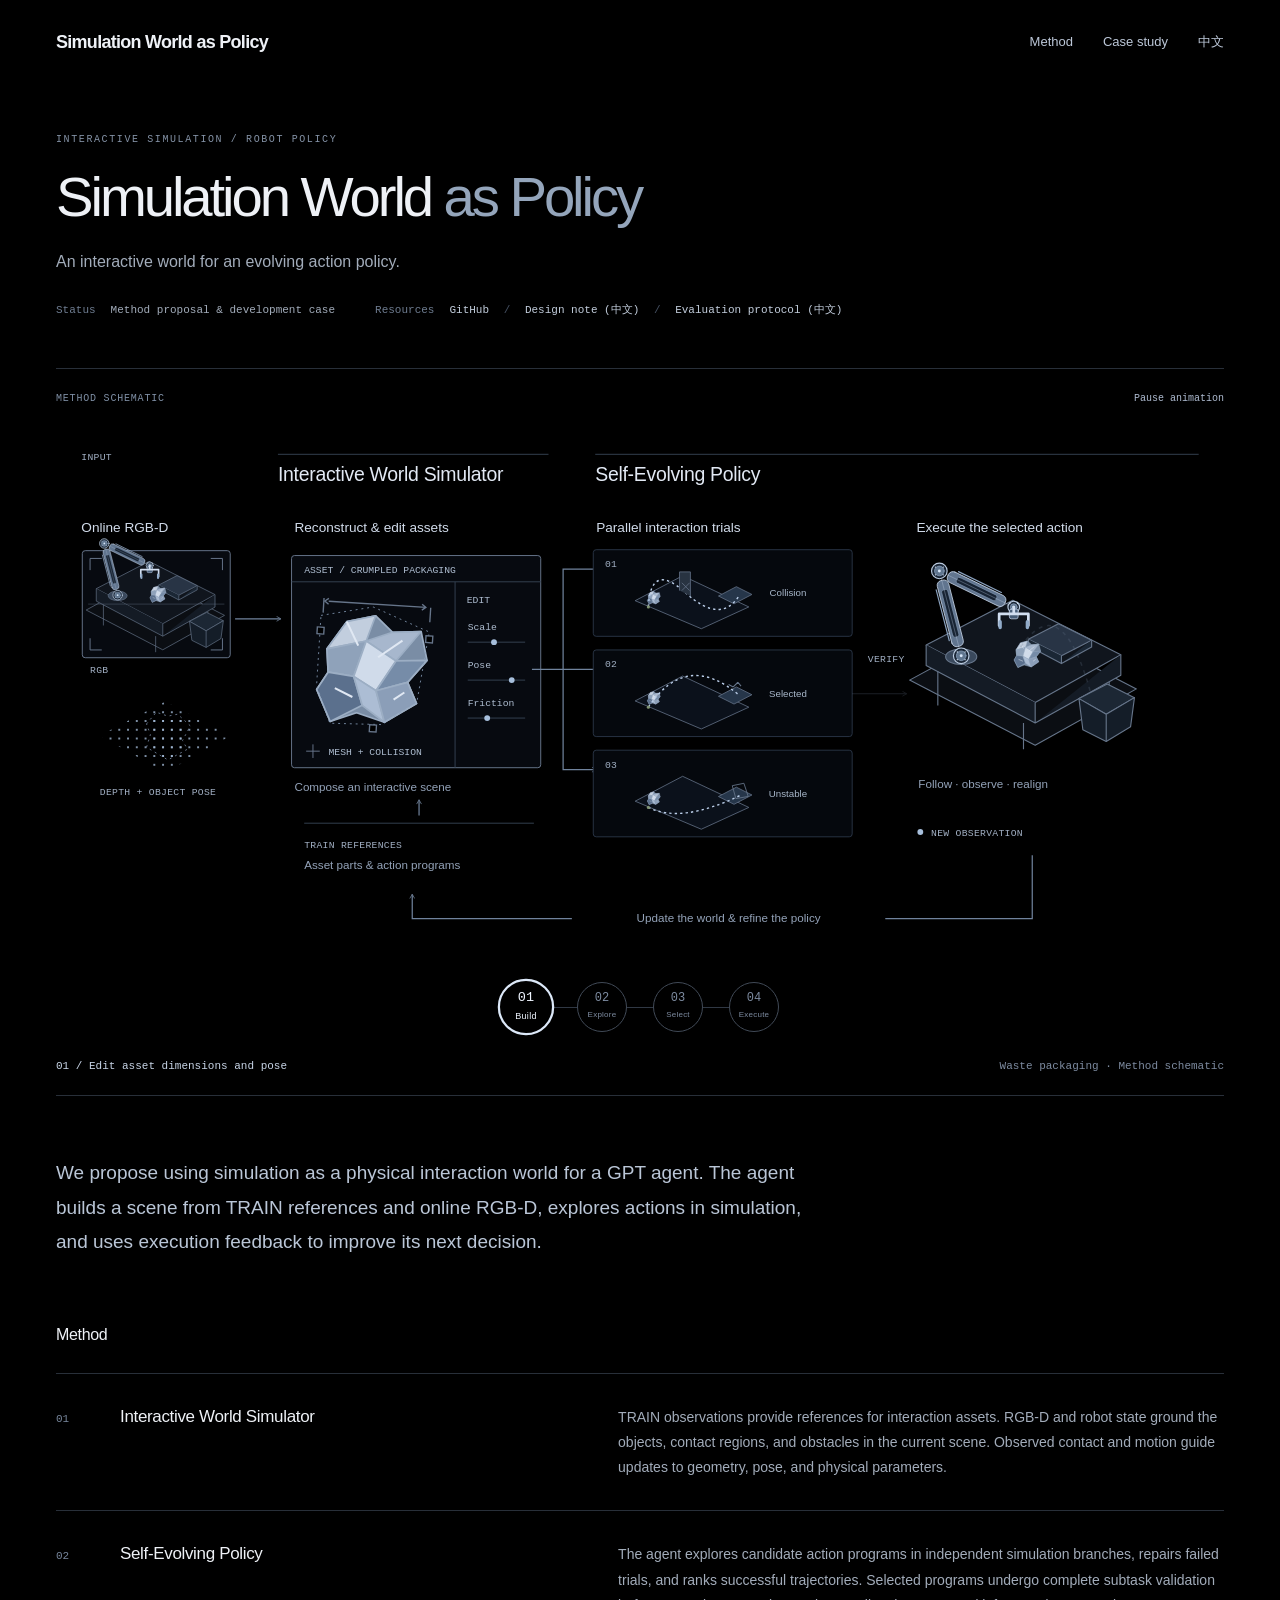
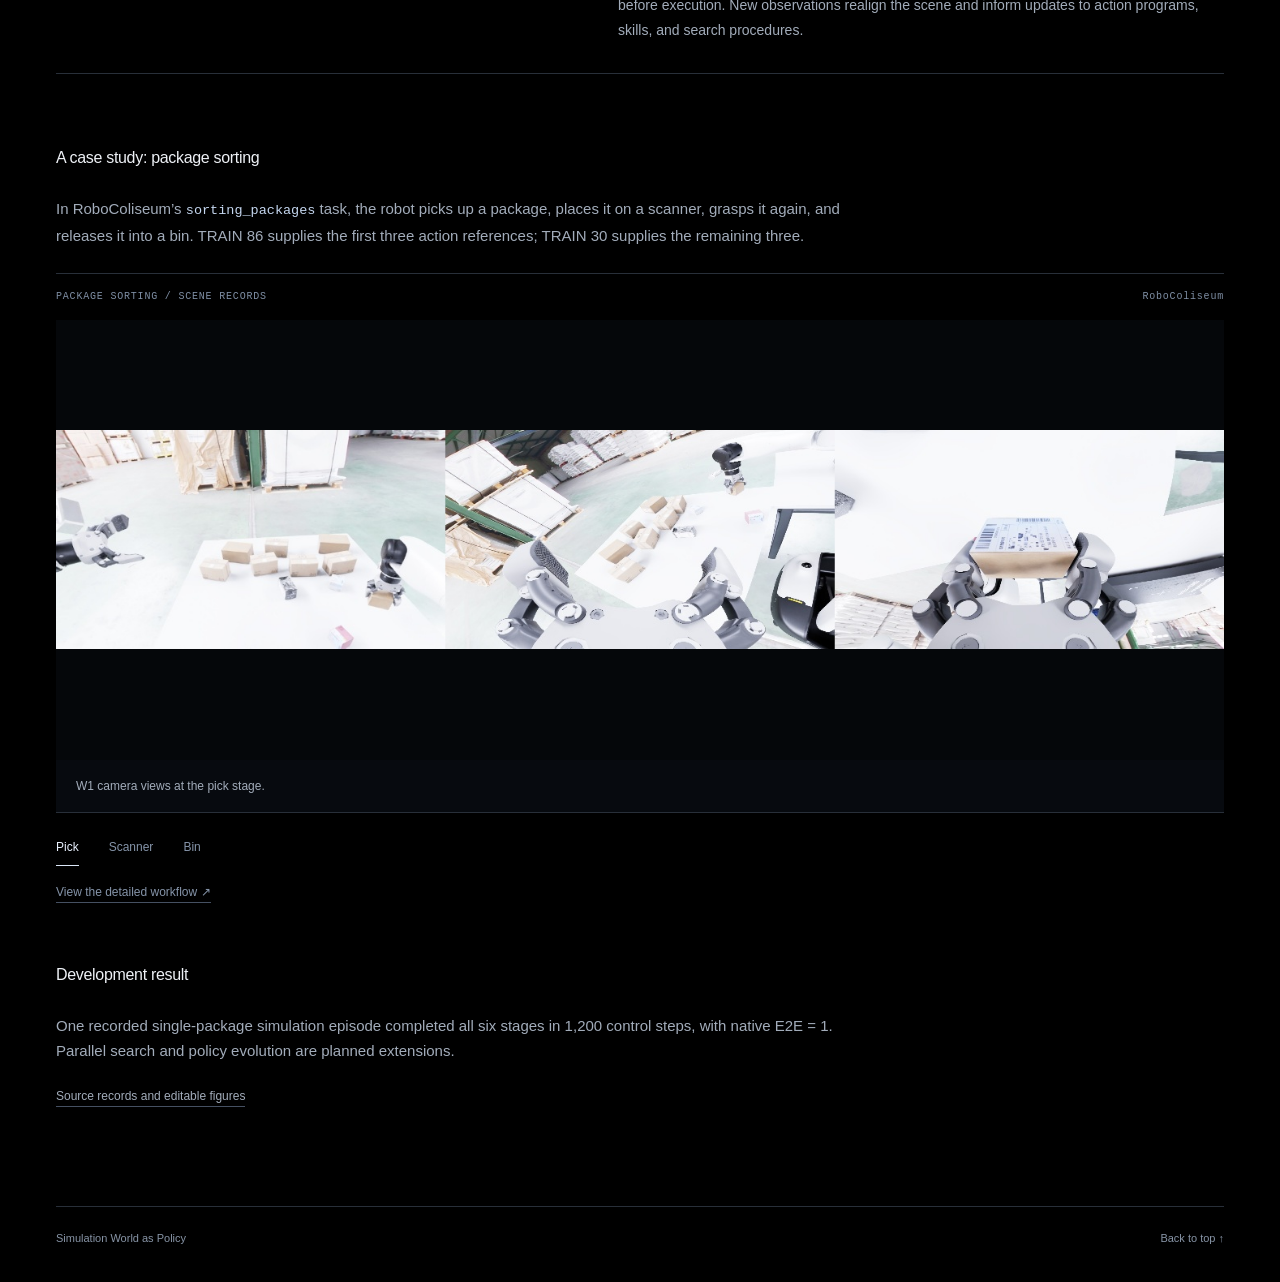
==== web/index.html @ e840b34b "Publish project website and method documentation" ====
<!doctype html>
<html lang="en">
<head>
<meta charset="utf-8"><meta name="viewport" content="width=device-width,initial-scale=1">
<meta name="theme-color" content="#000000">
<meta name="description" content="An interactive world simulator and a self-evolving action policy for closed-loop robot manipulation.">
<title>Simulation World as Policy</title><link rel="stylesheet" href="style.css?v=9">
</head>
<body>
<header class="site-header"><a class="wordmark" href="#top">Simulation World as Policy</a><nav aria-label="Main navigation"><a href="#method">Method</a><a href="#case">Case study</a><a href="zh/index.html" lang="zh-CN">中文</a></nav></header>
<main id="top">
<div class="article-title prose"><p class="eyebrow">INTERACTIVE SIMULATION / ROBOT POLICY</p>
<h1>Simulation World <span>as Policy</span></h1>
<p class="subtitle">An interactive world for an evolving action policy.</p>
<dl class="metadata"><div><dt>Status</dt><dd>Method proposal & development case</dd></div><div><dt>Resources</dt><dd><a href="https://github.com/llesky3741/simulation-world-as-policy-public" target="_blank" rel="noopener">GitHub</a><span> / </span><a href="../docs/architecture.md">Design note (中文)</a><span> / </span><a href="../docs/evaluation.md">Evaluation protocol (中文)</a></dd></div></dl>
</div>
<figure class="wide live-figure" data-loop>
<div class="figure-bar"><span>METHOD SCHEMATIC</span><button type="button" data-play aria-pressed="false">Pause animation</button></div>
<div class="diagram-scroll" tabindex="0" role="region" aria-label="Interactive system diagram, horizontally scrollable"><svg class="system-diagram" viewBox="0 0 1200 560" xmlns="http://www.w3.org/2000/svg" role="img" aria-labelledby="system-title system-desc">
<title id="system-title">Simulation World as Policy — interaction and search</title>
<desc id="system-desc">RGB-D observations reconstruct a package-sorting scene. Three simulation branches test different trajectories. Failed candidates are rejected; the selected trajectory is executed and observations update the world.</desc>
<defs>
<marker id="tip" viewBox="0 0 10 10" refX="8" refY="5" markerWidth="5" markerHeight="5" orient="auto"><path d="m1 1 7 4-7 4" fill="none" stroke="#66758a" stroke-width="1.4"/></marker>
<g id="parcel" stroke="#9caec4" stroke-width=".65" stroke-linejoin="round">
<path d="M2 6 9-5 20-8 27-2 38-3 41 8 34 17 38 25 26 33 15 30 5 34-1 22 3 15Z" fill="#7a8da5"/>
<path d="M2 6 17 2 20-8 9-5Z" fill="#c2cede"/>
<path d="m17 2 10-4 11-1-9 12Z" fill="#a7b7cd"/>
<path d="M2 6 17 2 13 16 3 15Z" fill="#8fa2ba"/>
<path d="m17 2 12 7-7 12-9-5Z" fill="#d0dbea"/>
<path d="m29 9 12-1-7 9-12 4Z" fill="#768ca8"/>
<path d="m3 15 10 1 4 11-12 7-6-12Z" fill="#5b708d"/>
<path d="m13 16 9 5 4 12-9-6Z" fill="#acbdd4"/>
<path d="m22 21 12-4 4 8-12 8Z" fill="#8b9eb8"/>
<path d="M9-5 14 4M31 1l-9 7m-16 13 7 3m16 0 4-3" fill="none" stroke="#e0e8f3" stroke-width=".8"/>
</g>
<g id="workspace" stroke="#66758a" stroke-width="1.15" stroke-linejoin="round">
<path d="m0 100 105-57 128 66-104 58Z" fill="#0b0e13" stroke="#66758a"/>
<path d="m17 64 89-46 111 56-88 49Z" fill="#10151d"/>
<path d="M17 64v21l112 59v-21m88-49v21l-88 49" fill="#141b25"/>
<path d="M29 91v35m88 18v27m88-69v32" fill="none"/>
<path d="m122 58 31-16 34 17-31 16Z" fill="#283445"/><path d="m122 58v7l34 18v-8m31-16v7l-31 17" fill="#1b2735"/>
<path d="m174 119 29-15 28 14-29 17Z" fill="#1c2734"/><path d="m174 119 4 32 24 12 25-15 4-30-29 17Z" fill="#141d28"/><path d="m202 135 0 28" fill="none"/>
<ellipse cx="53" cy="76" rx="16" ry="8" fill="#3a495d"/>
<path d="M53 75 48 41 79 17 107 35" fill="none" stroke="#a9b9cd" stroke-width="9" stroke-linecap="round"/>
<circle cx="48" cy="41" r="6" fill="#10151d"/><circle cx="79" cy="17" r="6" fill="#10151d"/>
<path d="m102 32 10 6-2 11m2-11 9-3 7 7" fill="none" stroke="#c3d1e4" stroke-width="2"/>
</g>
<pattern id="dots" width="9" height="9" patternUnits="userSpaceOnUse"><circle cx="2" cy="2" r="1" fill="#a7bfdc"/></pattern>
</defs>
<g class="diagram-headings">
<text x="26" y="32" class="diagram-kicker">INPUT</text>
<path d="M228 26H506M554 26H1174" class="section-rule"/>
<text x="228" y="53" class="section-title">Interactive World Simulator</text>
<text x="554" y="53" class="section-title">Self-Evolving Policy</text>
</g>
<g class="observation">
<text x="26" y="106" class="small-title">Online RGB-D</text>
<g transform="translate(27 125)">
<rect width="152" height="110" rx="3" fill="#070a10" stroke="#66758a"/>
<g transform="translate(4 0) scale(.61)"><use href="#workspace"/><use href="#parcel" transform="translate(108 65) scale(.65)"/></g>
<path d="M8 8h12M8 8v12m136-12h-12m12 0v12M8 102h12m-12 0V90m136 12h-12m12 0V90" fill="none" stroke="#66758a"/>
<path class="depth-scan" d="M6 55h140" stroke="#66758a" stroke-width="1.3"/>
<text x="8" y="126" class="micro">RGB</text>
</g>
<g transform="translate(45 280)">
<path d="m0 35 67-35 68 35-68 38Z" fill="url(#dots)"/>
<path d="m48 23 10-12 12 4 10-2 13 12-8 15 5 9-20 11-22-13 4-13Z" fill="url(#dots)" stroke="#66758a" stroke-dasharray="2 4"/>
<text x="0" y="96" class="micro">DEPTH + OBJECT POSE</text>
</g>
<path d="M184 195H231" class="connector"/>
</g>
<g class="reconstruction">
<text x="245" y="106" class="small-title">Reconstruct & edit assets</text>
<g class="asset-editor">
<rect x="242" y="130" width="256" height="218" rx="3" fill="#070a10" stroke="#66758a"/>
<path d="M242 157h256M410 157v191" class="section-rule"/>
<text x="255" y="148" class="micro">ASSET / CRUMPLED PACKAGING</text>
<text x="422" y="179" class="micro">EDIT</text>
<g class="mesh-object">
<use href="#parcel" transform="translate(272 213) scale(2.65)"/>
<path d="M269 195 322 183 381 205 373 277 339 303 285 305 269 267Z" fill="none" stroke="#899fbb" stroke-dasharray="2 4" stroke-width=".8"/>
</g>
<g class="edit-handles" fill="#000000" stroke="#66758a" stroke-width="1.4"><rect x="266" y="207" width="7" height="7"/><rect x="378" y="209" width="7" height="7"/><rect x="326" y="304" width="7" height="7"/>
<path d="M271 192v-15m110 18v-15m-105 0h100" fill="none"/><path d="m276 177-4 3 4 3m96-6 4 3-4 3" fill="none"/>
</g>
<g class="asset-controls">
<text x="423" y="207" class="micro">Scale</text><path d="M423 219h59" class="section-rule"/><circle class="scale-knob" cx="450" cy="219" r="3" fill="#a7bfdc"/>
<text x="423" y="246" class="micro">Pose</text><path d="M423 258h59" class="section-rule"/><circle cx="464" cy="258" r="3" fill="#a7bfdc"/>
<text x="423" y="285" class="micro">Friction</text><path d="M423 297h59" class="section-rule"/><circle cx="443" cy="297" r="3" fill="#a7bfdc"/>
</g>
<path d="M257 331h14m-7-7v14" stroke="#66758a"/><text x="280" y="335" class="micro">MESH + COLLISION</text>
</g>
<text x="245" y="372" class="note">Compose an interactive scene</text>
<g transform="translate(255 405)"><path d="M0 0h236" class="section-rule"/><text y="25" class="micro">TRAIN REFERENCES</text><text y="47" class="note">Asset parts & action programs</text><path d="M118-8v-16" class="connector"/></g>
</g>
<path class="mobile-bridge connector" d="M365 478v20H12v164h15"/><g class="search">
<path d="M489 247h32V144h34M521 247h34M521 247v103h34" class="connector fork"/>
<text x="555" y="106" class="small-title">Parallel interaction trials</text>
<g class="branch rejected" data-branch="0"><rect x="552" y="124" width="266" height="89" rx="3" class="branch-bg"/><text x="564" y="142" class="micro">01</text><g transform="translate(591 134) scale(.8)">
<path d="m5 53 61-32 85 40-61 28Z" fill="#0b111b" stroke="#66758a"/>
<path d="m112 47 23-12 20 10-23 12Z" fill="#26364a" stroke="#66758a"/>
<use href="#parcel" transform="translate(21 44) scale(.4)"/>
<path class="trial-path" d="M22 61Q25 2 70 43T139 46" fill="none" stroke-width="1.8" stroke-dasharray="3 4"/>
<circle cx="22" cy="61" r="2" fill="#829574"/>
<path d="M62 40v-24h14v31" fill="#283341" stroke="#66758a"/><path d="m65 30 10 10m0-10-10 10" stroke="#66758a"/></g><text x="752" y="172" class="branch-status" text-anchor="middle">Collision</text><path class="verdict" d="M793 162l10 10m0-10-10 10" fill="none" stroke-width="1.5"/></g><g class="branch selected" data-branch="1"><rect x="552" y="227" width="266" height="89" rx="3" class="branch-bg"/><text x="564" y="245" class="micro">02</text><g transform="translate(591 237) scale(.8)">
<path d="m5 53 61-32 85 40-61 28Z" fill="#0b111b" stroke="#66758a"/>
<path d="m112 47 23-12 20 10-23 12Z" fill="#26364a" stroke="#66758a"/>
<use href="#parcel" transform="translate(21 44) scale(.4)"/>
<path class="trial-path" d="M22 61Q71 -12 139 46" fill="none" stroke-width="1.8" stroke-dasharray="3 4"/>
<circle cx="22" cy="61" r="2" fill="#829574"/>
<path d="m131 35 6-6m-6 6-6-3m12-3 4 5" fill="none" stroke="#66758a" stroke-width="1.4"/></g><text x="752" y="275" class="branch-status" text-anchor="middle">Selected</text><path class="verdict" d="M791 269l5 5 10-12" fill="none" stroke-width="1.5"/></g><g class="branch rejected" data-branch="2"><rect x="552" y="330" width="266" height="89" rx="3" class="branch-bg"/><text x="564" y="348" class="micro">03</text><g transform="translate(591 340) scale(.8)">
<path d="m5 53 61-32 85 40-61 28Z" fill="#0b111b" stroke="#66758a"/>
<path d="m112 47 23-12 20 10-23 12Z" fill="#26364a" stroke="#66758a"/>
<use href="#parcel" transform="translate(21 44) scale(.4)"/>
<path class="trial-path" d="M22 61Q64 82 139 46" fill="none" stroke-width="1.8" stroke-dasharray="3 4"/>
<circle cx="22" cy="61" r="2" fill="#829574"/>
<path d="m128 37 13-8 11 14-14 8Z" fill="none" stroke="#66758a" transform="rotate(20 140 40)"/></g><text x="752" y="378" class="branch-status" text-anchor="middle">Unstable</text><path class="verdict" d="M793 368l10 10m0-10-10 10" fill="none" stroke-width="1.5"/></g><path d="M818 272h56" class="connector chosen-link"/>
<text x="853" y="239" class="micro" text-anchor="middle">VERIFY</text>
</g>
<g class="execution">
<text x="884" y="106" class="small-title">Execute the selected action</text>
<g transform="translate(877 158)"><use href="#workspace"/><use class="moving-parcel" href="#parcel" transform="translate(108 65) scale(.65)"/><path d="M114 66Q156 5 186 113" fill="none" stroke="#66758a" stroke-width="1.6" stroke-dasharray="4 5" class="execution-path"/></g>
<text x="886" y="369" class="note">Follow · observe · realign</text>
<circle cx="888" cy="414" r="3" fill="#a7bfdc"/><text x="899" y="418" class="micro">NEW OBSERVATION</text>
</g>
<path d="M1003 438v65H366v-25" class="connector feedback-path"/>
<rect x="530" y="489" width="322" height="27" fill="#000000"/>
<text x="691" y="507" text-anchor="middle" class="note">Update the world & refine the policy</text>
</svg></div>
<nav class="phase-navigation" aria-label="Animation stages"><button type="button" data-phase-select="0" aria-label="01 Build"><strong>01</strong><span>Build</span></button><button type="button" data-phase-select="1" aria-label="02 Explore"><strong>02</strong><span>Explore</span></button><button type="button" data-phase-select="2" aria-label="03 Select"><strong>03</strong><span>Select</span></button><button type="button" data-phase-select="3" aria-label="04 Execute"><strong>04</strong><span>Execute</span></button></nav><div class="diagram-footer"><span class="diagram-phase" aria-live="off"></span><span>Waste packaging · Method schematic</span></div>
<figcaption>Build from observations. Explore actions in simulation. Learn from execution.</figcaption></figure>
<div class="prose introduction"><p>We propose using simulation as a physical interaction world for a GPT agent. The agent builds a scene from TRAIN references and online RGB-D, explores actions in simulation, and uses execution feedback to improve its next decision.</p></div>

<section class="prose" id="method"><h2>Method</h2>
<div class="method-row"><span class="row-index">01</span><h3>Interactive World Simulator</h3><p>TRAIN observations provide references for interaction assets. RGB-D and robot state ground the objects, contact regions, and obstacles in the current scene. Observed contact and motion guide updates to geometry, pose, and physical parameters.</p></div>
<div class="method-row"><span class="row-index">02</span><h3>Self-Evolving Policy</h3><p>The agent explores candidate action programs in independent simulation branches, repairs failed trials, and ranks successful trajectories. Selected programs undergo complete subtask validation before execution. New observations realign the scene and inform updates to action programs, skills, and search procedures.</p></div></section>
<section class="prose" id="case"><h2>A case study: package sorting</h2><p>In RoboColiseum’s <code>sorting_packages</code> task, the robot picks up a package, places it on a scanner, grasps it again, and releases it into a bin. TRAIN 86 supplies the first three action references; TRAIN 30 supplies the remaining three.</p></section>
<figure class="wide case-viewer"><div class="figure-bar"><span>PACKAGE SORTING / SCENE RECORDS</span><span>RoboColiseum</span></div><div class="scene-panel" id="scene-0" role="tabpanel" aria-labelledby="scene-tab-0"><img src="media/pick.jpg" alt="W1 camera views at the pick stage."><p>W1 camera views at the pick stage.</p></div><div class="scene-panel" id="scene-1" role="tabpanel" aria-labelledby="scene-tab-1" hidden><img src="media/scanner.jpg" alt="Scanner stage: W1 observations and W2 reconstruction."><p>Scanner stage: W1 observations and W2 reconstruction.</p></div><div class="scene-panel" id="scene-2" role="tabpanel" aria-labelledby="scene-tab-2" hidden><img src="media/bin.jpg" alt="W1 head-camera view at the end of the single-package episode."><p>W1 head-camera view at the end of the single-package episode.</p></div><div class="scene-tabs" role="tablist" aria-label="Scene records"><button type="button" id="scene-tab-0" role="tab" aria-controls="scene-0" aria-selected="true" tabindex="0" data-scene="0">Pick</button><button type="button" id="scene-tab-1" role="tab" aria-controls="scene-1" aria-selected="false" tabindex="-1" data-scene="1">Scanner</button><button type="button" id="scene-tab-2" role="tab" aria-controls="scene-2" aria-selected="false" tabindex="-1" data-scene="2">Bin</button></div><figcaption><a href="../assets/figures-v2/detail.svg">View the detailed workflow ↗</a></figcaption></figure>
<section class="prose" id="evaluation"><h2>Development result</h2><p>One recorded single-package simulation episode completed all six stages in 1,200 control steps, with native E2E = 1. Parallel search and policy evolution are planned extensions.</p><p class="source-note"><a href="../assets/figures-v2/README.md">Source records and editable figures</a></p></section>
<footer class="prose"><span>Simulation World as Policy</span><a href="#top">Back to top ↑</a></footer>
</main><script src="app.js?v=9" defer></script></body></html>
---- web/style.css ----
:root {
  color-scheme: dark;
  --paper: #000;
  --ink: #eef1f6;
  --muted: #9aa6b7;
  --rule: #282f39;
  --accent: #d0e2ff;
  --font: -apple-system, BlinkMacSystemFont, "Segoe UI", Arial, "PingFang SC", sans-serif;
}
* { box-sizing: border-box; }
html { scroll-behavior: smooth; scroll-padding-top: 30px; }
body { margin: 0; background: var(--paper); color: var(--ink); font: 15px/1.7 var(--font); -webkit-font-smoothing: antialiased; }
a { color: inherit; text-decoration: none; }
a:hover { color: #fff; }
a:focus-visible, button:focus-visible, [tabindex]:focus-visible { outline: 1px solid #c7dbff; outline-offset: 5px; }
button { font: inherit; color: inherit; cursor: pointer; }
::selection { background: #d6e4fa; color: #000; }
.site-header, .prose, .wide { width: min(1440px, calc(100% - 112px)); margin-inline: auto; }
.site-header { height: 84px; display: flex; align-items: center; justify-content: space-between; gap: 28px; }
.wordmark { font-size: 18px; font-weight: 650; letter-spacing: -.04em; }
.site-header nav { display: flex; align-items: center; gap: 30px; font-size: 13px; color: #bcc7d8; }
.article-title { padding-top: 48px; padding-bottom: 32px; }
.eyebrow { font: 10px/1.5 ui-monospace, monospace; letter-spacing: .16em; color: #8492a6; margin: 0 0 20px; }
h1 { font-size: clamp(36px, 4.4vw, 66px); line-height: 1.08; letter-spacing: -.055em; font-weight: 500; margin: 0 0 20px; }
h1 span { color: #94a5bb; }
.subtitle { margin: 0; color: #a2acba; font-size: 16px; }
.metadata { display: flex; flex-wrap: wrap; column-gap: 40px; row-gap: 8px; margin: 26px 0 0; font: 11px/1.7 ui-monospace, monospace; color: #a2acba; }
.metadata div { display: flex; gap: 15px; }
.metadata dt { color: #6e7c90; }
.metadata dd { margin: 0; }
.metadata dd span { padding: 0 8px; color: #455062; }
.metadata a { color: #c2cddc; }
.wide { margin-top: 16px; margin-bottom: 60px; }
.live-figure { padding: 0; }
.figure-bar { display: flex; justify-content: space-between; align-items: center; gap: 20px; padding: 16px 0; border-top: 1px solid var(--rule); color: #7f8fa5; font: 10px/1.4 ui-monospace, monospace; letter-spacing: .08em; }
.figure-bar button { border: 0; background: none; padding: 7px 0 7px 18px; color: #aebbd0; letter-spacing: 0; }
.diagram-scroll { overflow: hidden; }
.system-diagram { display: block; width: 100%; height: auto; }
.system-diagram text { font-family: var(--font); }
.system-diagram .section-title { font-size: 20px; font-weight: 500; fill: #e2e9f4; letter-spacing: -.3px; }
.system-diagram .diagram-kicker, .system-diagram .micro { font: 10px ui-monospace, "PingFang SC", monospace; fill: #a2b0c4; letter-spacing: .3px; }
.system-diagram .small-title { font-size: 14px; fill: #d1dbea; }
.system-diagram .note { font-size: 12px; fill: #93a2b8; }
.section-rule { fill: none; stroke: #344151; stroke-width: 1; }
.connector { fill: none; stroke: #70839d; stroke-width: 1.25; marker-end: url(#tip); }
.branch-bg { fill: #05080d; stroke: #293444; stroke-width: 1; }
.branch-status { font: 10px var(--font); fill: #a8b7ca; }
.trial-path { stroke: #bbcee9; stroke-dashoffset: 0; }
.verdict { stroke: #8a98aa; opacity: 0; }
.selected .verdict { stroke: #e0ecff; }
.pose-frame { opacity: .5; }
.execution-path, .chosen-link { opacity: .24; }
.depth-scan { opacity: .3; }
.asset-editor .micro { font-size: 10px; letter-spacing: 0; fill: #aebdd0; }
.mobile-bridge { display: none; }
.phase-navigation { position: relative; display: flex; justify-content: center; align-items: center; gap: 26px; width: max-content; margin: 8px auto 26px; }
.phase-navigation::before { content: ""; position: absolute; left: 25px; right: 25px; top: 50%; height: 1px; background: #303844; }
.phase-navigation button { z-index: 1; display: flex; flex-direction: column; align-items: center; justify-content: center; gap: 3px; width: 50px; height: 50px; border: 1px solid #414a57; border-radius: 50%; background: #000; color: #7d8ba0; transition: color .3s, border-color .3s, transform .3s; padding: 0; }
.phase-navigation strong { font: 12px ui-monospace, monospace; }
.phase-navigation span { font-size: 8px; letter-spacing: .03em; }
.phase-navigation button[aria-current="step"] { border: 2px solid #dce8f8; color: #eff5ff; transform: scale(1.13); }
.diagram-footer { display: flex; justify-content: space-between; gap: 24px; border-bottom: 1px solid var(--rule); padding-bottom: 20px; font: 11px/1.6 ui-monospace, "PingFang SC", monospace; color: #7d8ba0; }
.diagram-phase { color: #c8d5e7; }
.live-figure figcaption { display: none; }
.introduction { margin-top: 0; margin-bottom: 64px; max-width: 1440px; }
.introduction p { max-width: 760px; font-size: 19px; line-height: 1.8; color: #bac6d7; }
p { margin: 0 0 22px; }
h2 { font-size: 16px; line-height: 1.5; font-weight: 500; margin: 0 0 26px; letter-spacing: -.02em; }
h3 { font-size: 17px; line-height: 1.5; font-weight: 500; margin: 0; letter-spacing: -.02em; }
section.prose { margin-bottom: 72px; }
.method-row { display: grid; grid-template-columns: 32px minmax(210px, 1fr) minmax(0, 1.3fr); gap: 32px; align-items: baseline; border-top: 1px solid var(--rule); padding: 30px 0; }
.method-row:last-child { border-bottom: 1px solid var(--rule); }
.row-index { font: 11px ui-monospace, monospace; color: #76859b; }
.method-row p { margin: 0; color: #a2acba; font-size: 14px; line-height: 1.8; }
#case { margin-bottom: 24px; }
#case p, #evaluation p { color: #a2acba; max-width: 800px; }
code { font-size: .9em; color: #c4d6ef; }
.case-viewer { max-width: 1440px; }
.scene-panel { margin: 0; background: #070a0f; }
.scene-panel[hidden] { display: none; }
.scene-panel img { display: block; width: 100%; height: 440px; object-fit: contain; background: #05070a; }
.scene-panel p { padding: 16px 20px; margin: 0; font-size: 12px; color: #a2acba; border-bottom: 1px solid var(--rule); }
.scene-tabs { display: flex; gap: 30px; padding: 16px 0; }
.scene-tabs button { border: 0; border-bottom: 1px solid transparent; padding: 8px 0; background: none; font-size: 12px; color: #8594a9; }
.scene-tabs button[aria-selected="true"] { border-color: #dbe7f7; color: #eaf2ff; }
figcaption, .source-note { font-size: 12px; color: #8594a9; }
figcaption a, .source-note a { border-bottom: 1px solid #455062; padding-bottom: 3px; }
footer.prose { margin-top: 100px; margin-bottom: 36px; padding-top: 22px; border-top: 1px solid var(--rule); display: flex; justify-content: space-between; gap: 20px; color: #8794a6; font-size: 11px; }
.sr-only { position: absolute; width: 1px; height: 1px; overflow: hidden; clip: rect(0,0,0,0); white-space: nowrap; }
.paused *, .offscreen * { animation-play-state: paused !important; }
[data-phase="0"] .depth-scan { animation: scan-depth 3s ease-in-out infinite; }
[data-phase="1"] .trial-path { animation: trajectory 1s linear infinite; }
[data-phase="1"] .branch-bg { stroke: #7489a4; }
[data-phase="2"] .rejected, [data-phase="3"] .rejected { opacity: .42; }
[data-phase="2"] .verdict, [data-phase="3"] .verdict { opacity: 1; }
[data-phase="2"] .selected .branch-bg, [data-phase="3"] .selected .branch-bg { fill: #0f1a2a; stroke: #afc8e9; }
[data-phase="2"] .selected .branch-status, [data-phase="3"] .selected .branch-status { fill: #e1edff; }
[data-phase="2"] .chosen-link, [data-phase="3"] .chosen-link { opacity: 1; stroke: #cadcf5; }
[data-phase="3"] .execution-path { opacity: 1; animation: trajectory 1s linear infinite; }
[data-phase="3"] .feedback-path { stroke: #9ab6d9; stroke-dasharray: 4 5; animation: trajectory 1s linear infinite; }
@keyframes trajectory { to { stroke-dashoffset: -20; } }
@keyframes scan-depth { 0% { transform: translateY(-45px); opacity: .2; } 50% { opacity: 1; } 100% { transform: translateY(45px); opacity: .2; } }
@media (max-width: 760px) {
  .site-header, .prose, .wide { width: calc(100% - 40px); }
  .site-header { min-height: 76px; height: auto; padding-block: 20px; flex-wrap: wrap; gap: 12px; }
  .wordmark { font-size: 16px; }
  .site-header nav { font-size: 12px; gap: 20px; }
  .article-title { padding-top: 34px; padding-bottom: 26px; }
  h1 { font-size: clamp(36px, 8vw, 52px); max-width: 550px; }
  h1 span { display: block; }
  .subtitle { font-size: 14px; max-width: 350px; }
  .metadata { font-size: 10px; gap: 10px; flex-direction: column; }
  .metadata div { gap: 12px; }
  .metadata dt { min-width: 38px; }
  .metadata dd span { padding: 0 3px; }
  .figure-bar { font-size: 9px; }
  .diagram-footer { flex-direction: column; gap: 6px; font-size: 10px; }
  .phase-navigation { gap: 22px; margin-block: 12px 26px; }
  .phase-navigation button { width: 44px; height: 44px; }
  .wide { margin-bottom: 42px; }
  .introduction { margin-bottom: 42px; }
  .introduction p { font-size: 16px; }
  section.prose { margin-bottom: 48px; }
  .method-row { grid-template-columns: 24px 1fr; gap: 10px 16px; padding-block: 24px; }
  .method-row p { grid-column: 2; font-size: 13px; }
  .scene-panel img { height: 250px; }
  .scene-panel p { padding: 14px; }
  footer.prose { margin-top: 56px; flex-wrap: wrap; }
}
@media (max-width: 700px) {
  .system-diagram .diagram-headings, .system-diagram > .note, .system-diagram > rect, .system-diagram .fork { display: none; }
  .system-diagram .small-title { font-size: 16px; }
  .system-diagram .note { font-size: 14px; }
  .system-diagram .micro { font-size: 12px; }
  .mobile-bridge { display: block; }
}
@media (prefers-reduced-motion: reduce) {
  html { scroll-behavior: auto; }
  .live-figure * { animation: none !important; transition: none !important; }
}
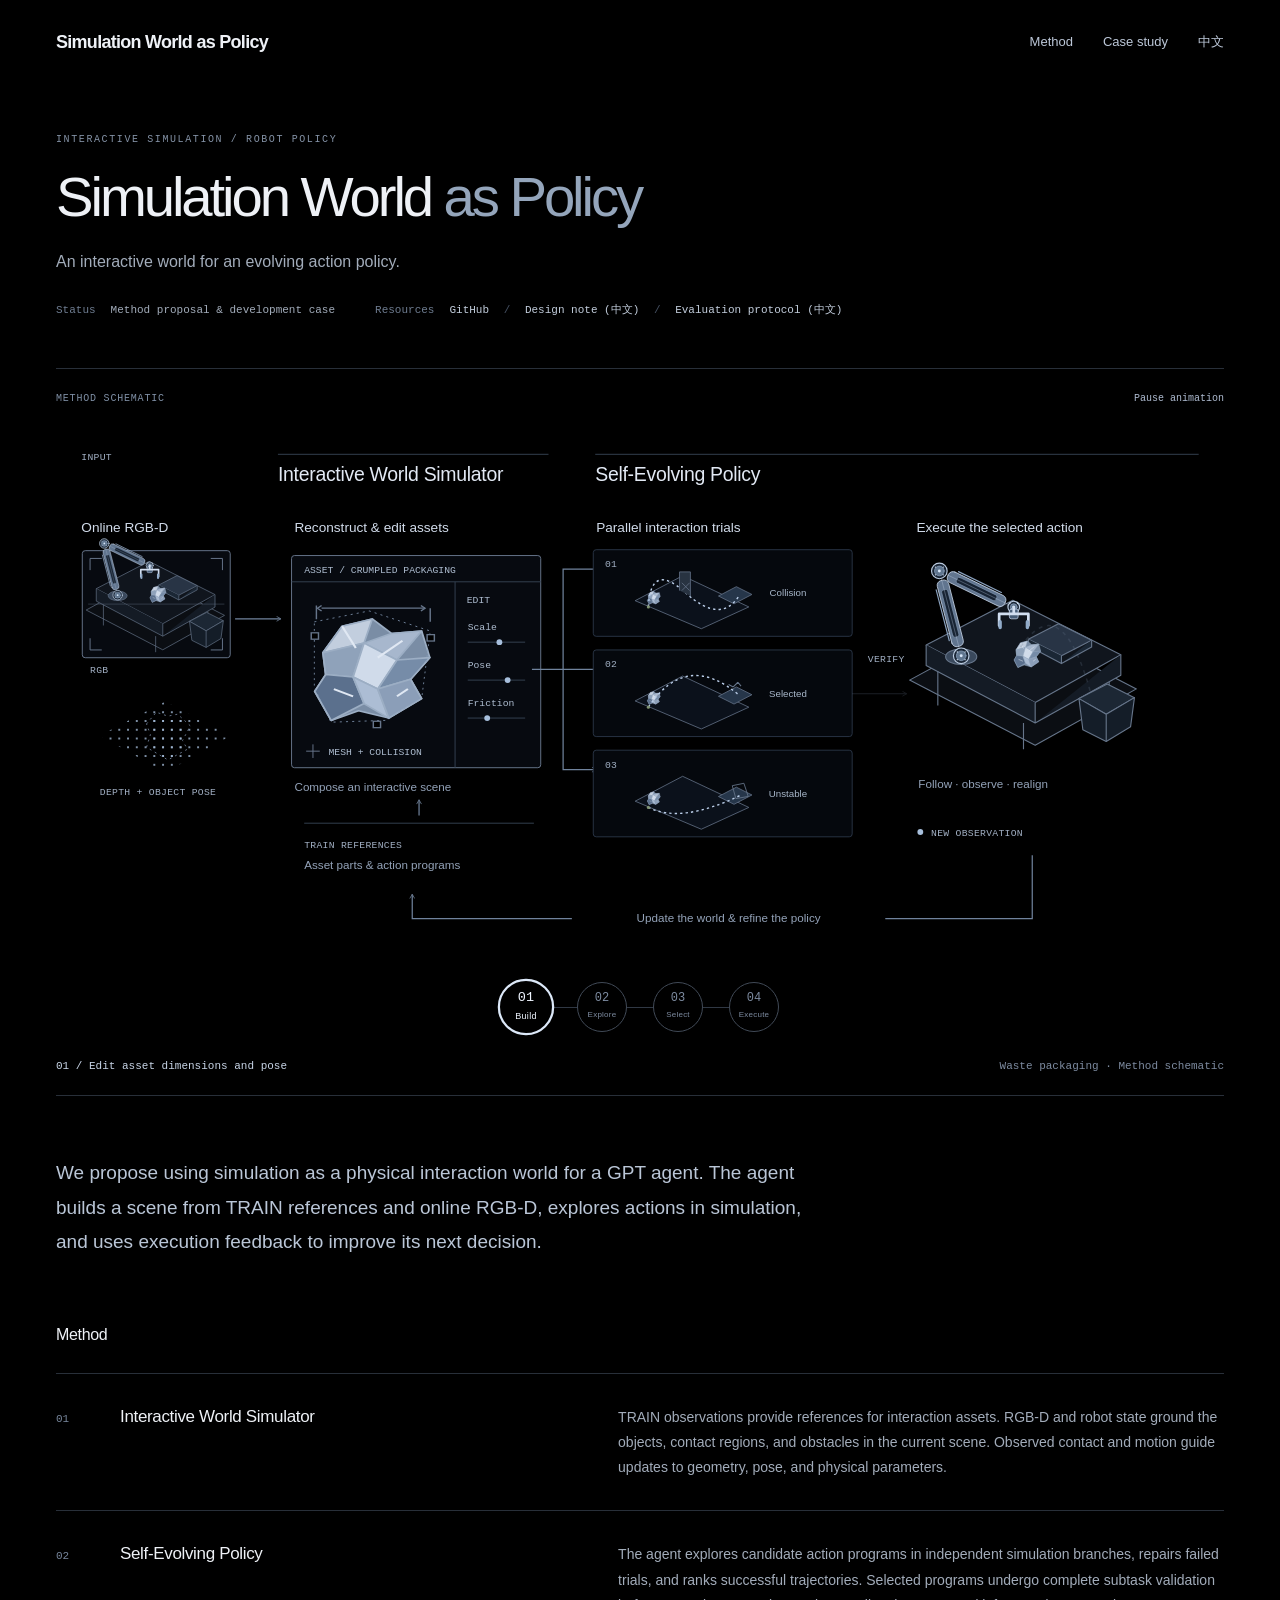
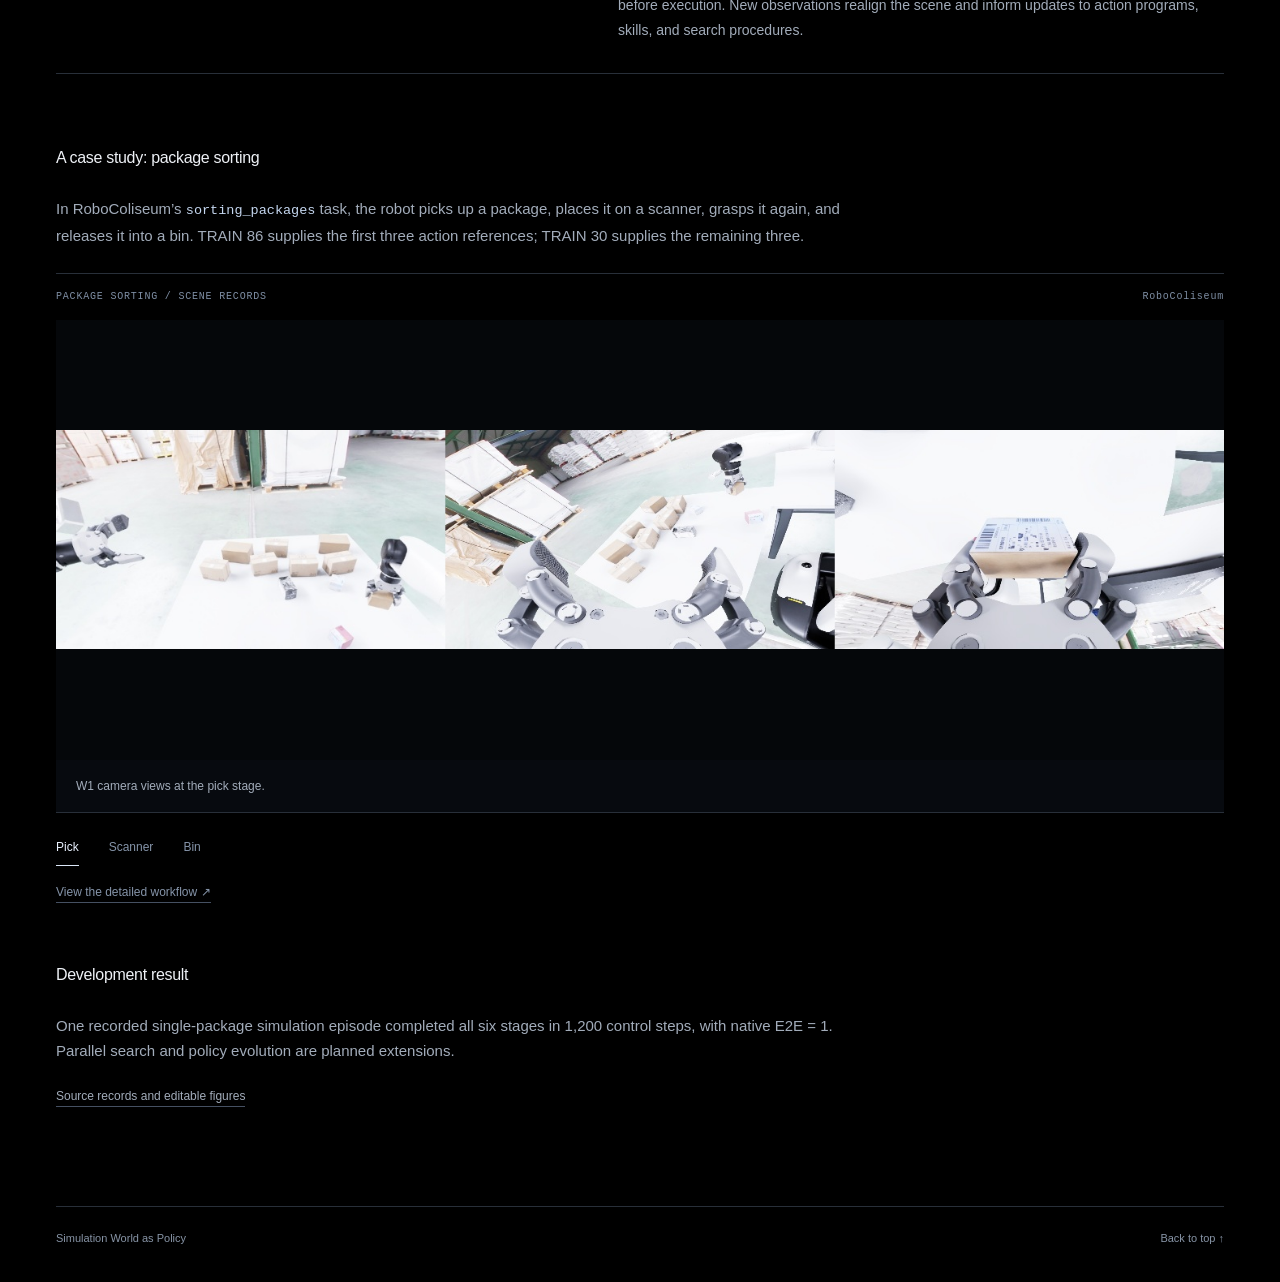
==== commit 21b18d90: "Point project website to MXITeam repository" ====
--- a/web/index.html
+++ b/web/index.html
@@ -12,7 +12,7 @@
 <div class="article-title prose"><p class="eyebrow">INTERACTIVE SIMULATION / ROBOT POLICY</p>
 <h1>Simulation World <span>as Policy</span></h1>
 <p class="subtitle">An interactive world for an evolving action policy.</p>
-<dl class="metadata"><div><dt>Status</dt><dd>Method proposal & development case</dd></div><div><dt>Resources</dt><dd><a href="https://github.com/llesky3741/simulation-world-as-policy-public" target="_blank" rel="noopener">GitHub</a><span> / </span><a href="../docs/architecture.md">Design note (中文)</a><span> / </span><a href="../docs/evaluation.md">Evaluation protocol (中文)</a></dd></div></dl>
+<dl class="metadata"><div><dt>Status</dt><dd>Method proposal & development case</dd></div><div><dt>Resources</dt><dd><a href="https://github.com/MXITeam/simulation-world-as-policy" target="_blank" rel="noopener">GitHub</a><span> / </span><a href="../docs/architecture.md">Design note (中文)</a><span> / </span><a href="../docs/evaluation.md">Evaluation protocol (中文)</a></dd></div></dl>
 </div>
 <figure class="wide live-figure" data-loop>
 <div class="figure-bar"><span>METHOD SCHEMATIC</span><button type="button" data-play aria-pressed="false">Pause animation</button></div>
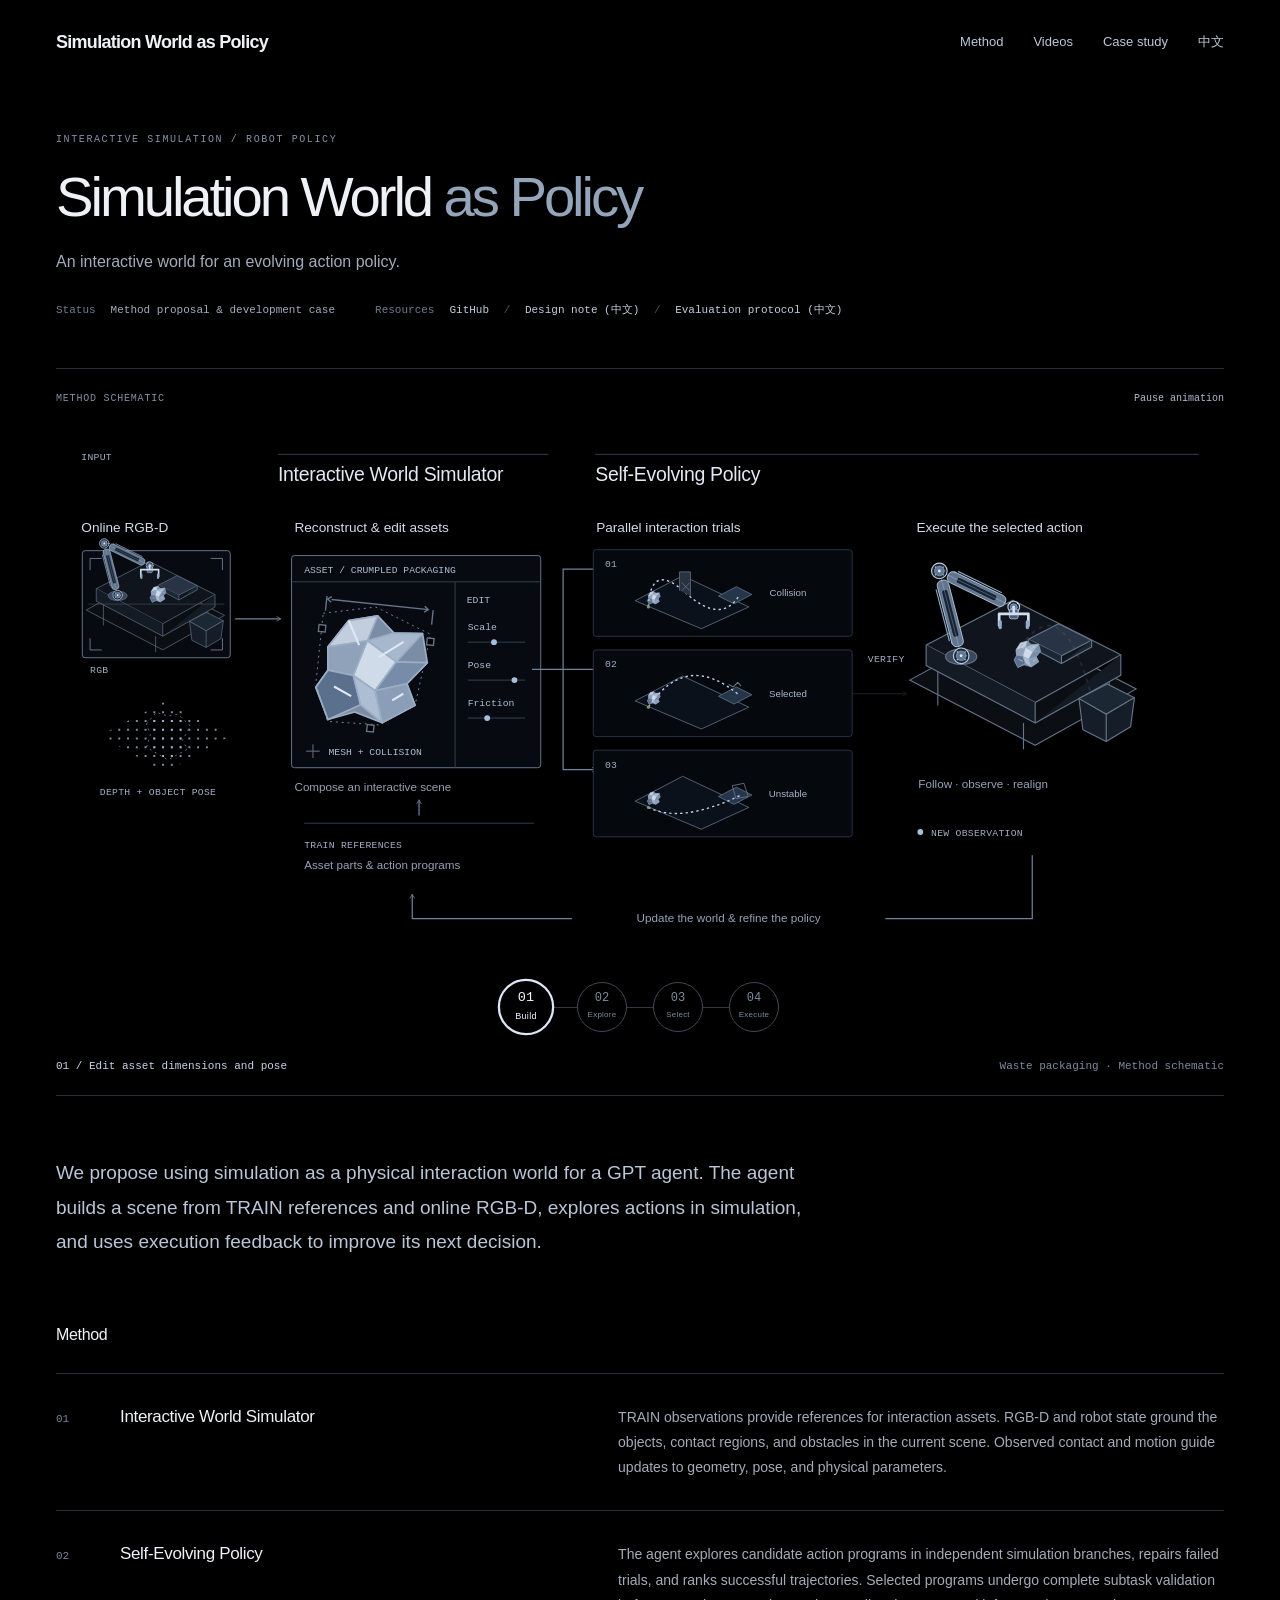
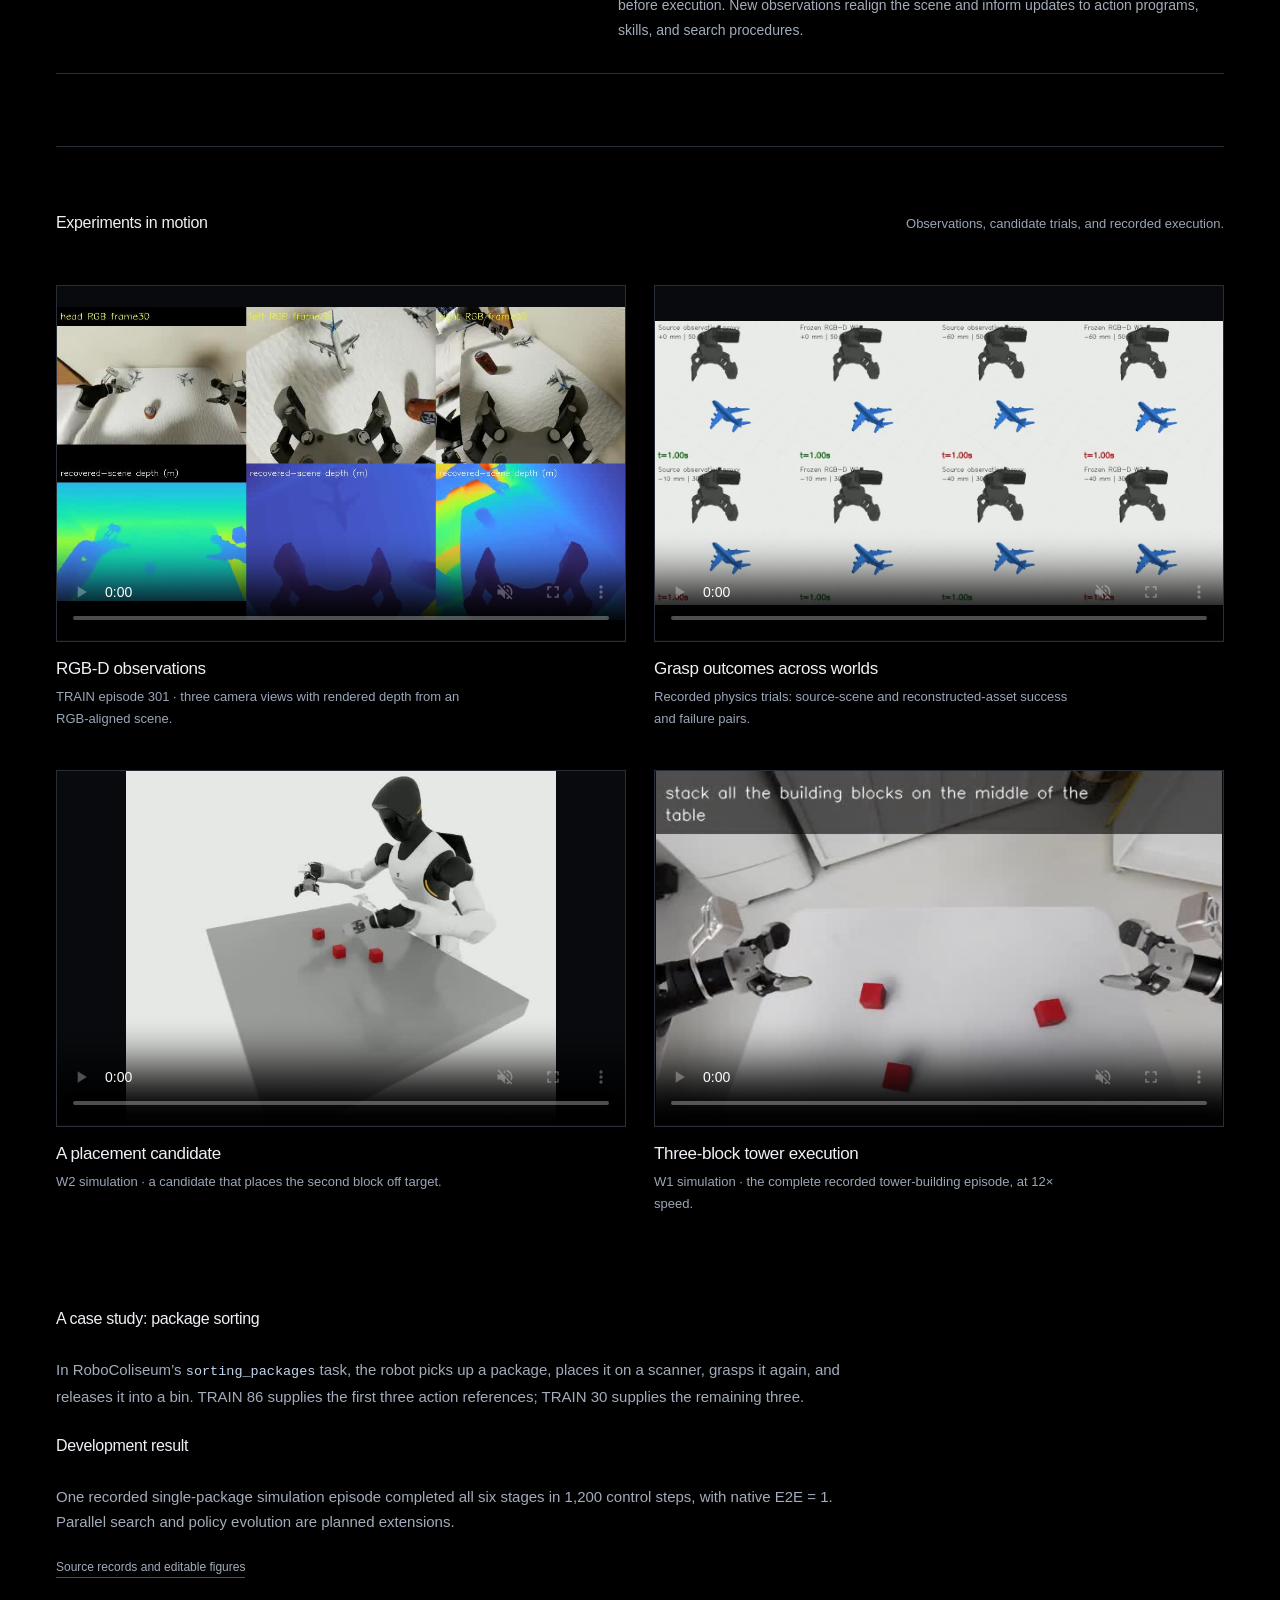
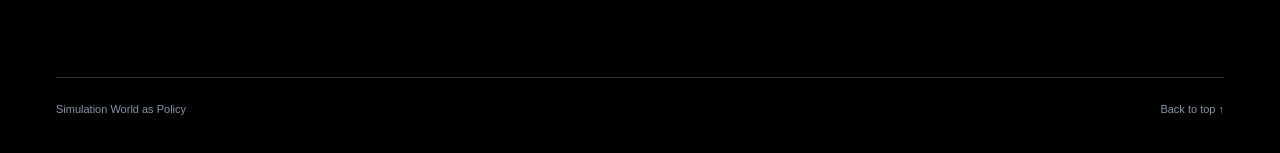
==== commit b870cc3e: "Add four experiment videos to bilingual project website" ====
--- a/web/index.html
+++ b/web/index.html
@@ -4,10 +4,10 @@
 <meta charset="utf-8"><meta name="viewport" content="width=device-width,initial-scale=1">
 <meta name="theme-color" content="#000000">
 <meta name="description" content="An interactive world simulator and a self-evolving action policy for closed-loop robot manipulation.">
-<title>Simulation World as Policy</title><link rel="stylesheet" href="style.css?v=9">
+<title>Simulation World as Policy</title><link rel="stylesheet" href="style.css?v=10">
 </head>
 <body>
-<header class="site-header"><a class="wordmark" href="#top">Simulation World as Policy</a><nav aria-label="Main navigation"><a href="#method">Method</a><a href="#case">Case study</a><a href="zh/index.html" lang="zh-CN">中文</a></nav></header>
+<header class="site-header"><a class="wordmark" href="#top">Simulation World as Policy</a><nav aria-label="Main navigation"><a href="#method">Method</a><a href="#videos">Videos</a><a href="#case">Case study</a><a href="zh/index.html" lang="zh-CN">中文</a></nav></header>
 <main id="top">
 <div class="article-title prose"><p class="eyebrow">INTERACTIVE SIMULATION / ROBOT POLICY</p>
 <h1>Simulation World <span>as Policy</span></h1>
@@ -134,8 +134,9 @@
 <section class="prose" id="method"><h2>Method</h2>
 <div class="method-row"><span class="row-index">01</span><h3>Interactive World Simulator</h3><p>TRAIN observations provide references for interaction assets. RGB-D and robot state ground the objects, contact regions, and obstacles in the current scene. Observed contact and motion guide updates to geometry, pose, and physical parameters.</p></div>
 <div class="method-row"><span class="row-index">02</span><h3>Self-Evolving Policy</h3><p>The agent explores candidate action programs in independent simulation branches, repairs failed trials, and ranks successful trajectories. Selected programs undergo complete subtask validation before execution. New observations realign the scene and inform updates to action programs, skills, and search procedures.</p></div></section>
+<section class="wide video-section" id="videos"><div class="video-heading"><h2>Experiments in motion</h2><p>Observations, candidate trials, and recorded execution.</p></div><div class="video-grid"><article class="video-demo"><video controls muted playsinline preload="metadata" poster="media/videos/rgbd-observations.jpg" aria-label="RGB-D observations"><source src="media/videos/rgbd-observations.mp4" type="video/mp4"></video><h3>RGB-D observations</h3><p>TRAIN episode 301 · three camera views with rendered depth from an RGB-aligned scene.</p></article><article class="video-demo"><video controls muted playsinline preload="metadata" poster="media/videos/grasp-comparison.jpg" aria-label="Grasp outcomes across worlds"><source src="media/videos/grasp-comparison.mp4" type="video/mp4"></video><h3>Grasp outcomes across worlds</h3><p>Recorded physics trials: source-scene and reconstructed-asset success and failure pairs.</p></article><article class="video-demo"><video controls muted playsinline preload="metadata" poster="media/videos/candidate-placement.jpg" aria-label="A placement candidate"><source src="media/videos/candidate-placement.mp4" type="video/mp4"></video><h3>A placement candidate</h3><p>W2 simulation · a candidate that places the second block off target.</p></article><article class="video-demo"><video controls muted playsinline preload="metadata" poster="media/videos/tower-execution.jpg" aria-label="Three-block tower execution"><source src="media/videos/tower-execution.mp4" type="video/mp4"></video><h3>Three-block tower execution</h3><p>W1 simulation · the complete recorded tower-building episode, at 12× speed.</p></article></div></section>
 <section class="prose" id="case"><h2>A case study: package sorting</h2><p>In RoboColiseum’s <code>sorting_packages</code> task, the robot picks up a package, places it on a scanner, grasps it again, and releases it into a bin. TRAIN 86 supplies the first three action references; TRAIN 30 supplies the remaining three.</p></section>
-<figure class="wide case-viewer"><div class="figure-bar"><span>PACKAGE SORTING / SCENE RECORDS</span><span>RoboColiseum</span></div><div class="scene-panel" id="scene-0" role="tabpanel" aria-labelledby="scene-tab-0"><img src="media/pick.jpg" alt="W1 camera views at the pick stage."><p>W1 camera views at the pick stage.</p></div><div class="scene-panel" id="scene-1" role="tabpanel" aria-labelledby="scene-tab-1" hidden><img src="media/scanner.jpg" alt="Scanner stage: W1 observations and W2 reconstruction."><p>Scanner stage: W1 observations and W2 reconstruction.</p></div><div class="scene-panel" id="scene-2" role="tabpanel" aria-labelledby="scene-tab-2" hidden><img src="media/bin.jpg" alt="W1 head-camera view at the end of the single-package episode."><p>W1 head-camera view at the end of the single-package episode.</p></div><div class="scene-tabs" role="tablist" aria-label="Scene records"><button type="button" id="scene-tab-0" role="tab" aria-controls="scene-0" aria-selected="true" tabindex="0" data-scene="0">Pick</button><button type="button" id="scene-tab-1" role="tab" aria-controls="scene-1" aria-selected="false" tabindex="-1" data-scene="1">Scanner</button><button type="button" id="scene-tab-2" role="tab" aria-controls="scene-2" aria-selected="false" tabindex="-1" data-scene="2">Bin</button></div><figcaption><a href="../assets/figures-v2/detail.svg">View the detailed workflow ↗</a></figcaption></figure>
+
 <section class="prose" id="evaluation"><h2>Development result</h2><p>One recorded single-package simulation episode completed all six stages in 1,200 control steps, with native E2E = 1. Parallel search and policy evolution are planned extensions.</p><p class="source-note"><a href="../assets/figures-v2/README.md">Source records and editable figures</a></p></section>
 <footer class="prose"><span>Simulation World as Policy</span><a href="#top">Back to top ↑</a></footer>
-</main><script src="app.js?v=9" defer></script></body></html>
+</main><script src="app.js?v=10" defer></script></body></html>
--- a/web/style.css
+++ b/web/style.css
@@ -138,3 +138,13 @@
   html { scroll-behavior: auto; }
   .live-figure * { animation: none !important; transition: none !important; }
 }
+
+.video-section { padding-block: 64px 32px; border-top: 1px solid var(--rule); }
+.video-heading { display:flex; justify-content:space-between; align-items:baseline; gap:24px; margin-bottom:28px; }
+.video-heading h2 { margin:0; }
+.video-heading p,.video-demo p { color:var(--muted); font-size:13px; }
+.video-grid { display:grid; grid-template-columns:repeat(2,minmax(0,1fr)); gap:40px 28px; }
+.video-demo video { display:block; width:100%; aspect-ratio:16/10; object-fit:contain; background:#080a0d; border:1px solid var(--rule); }
+.video-demo h3 { margin:14px 0 5px; font-size:17px; font-weight:500; }
+.video-demo p { margin:0; max-width:60ch; }
+@media(max-width:700px) { .video-grid { grid-template-columns:1fr; gap:32px; } .video-heading { display:block; } }
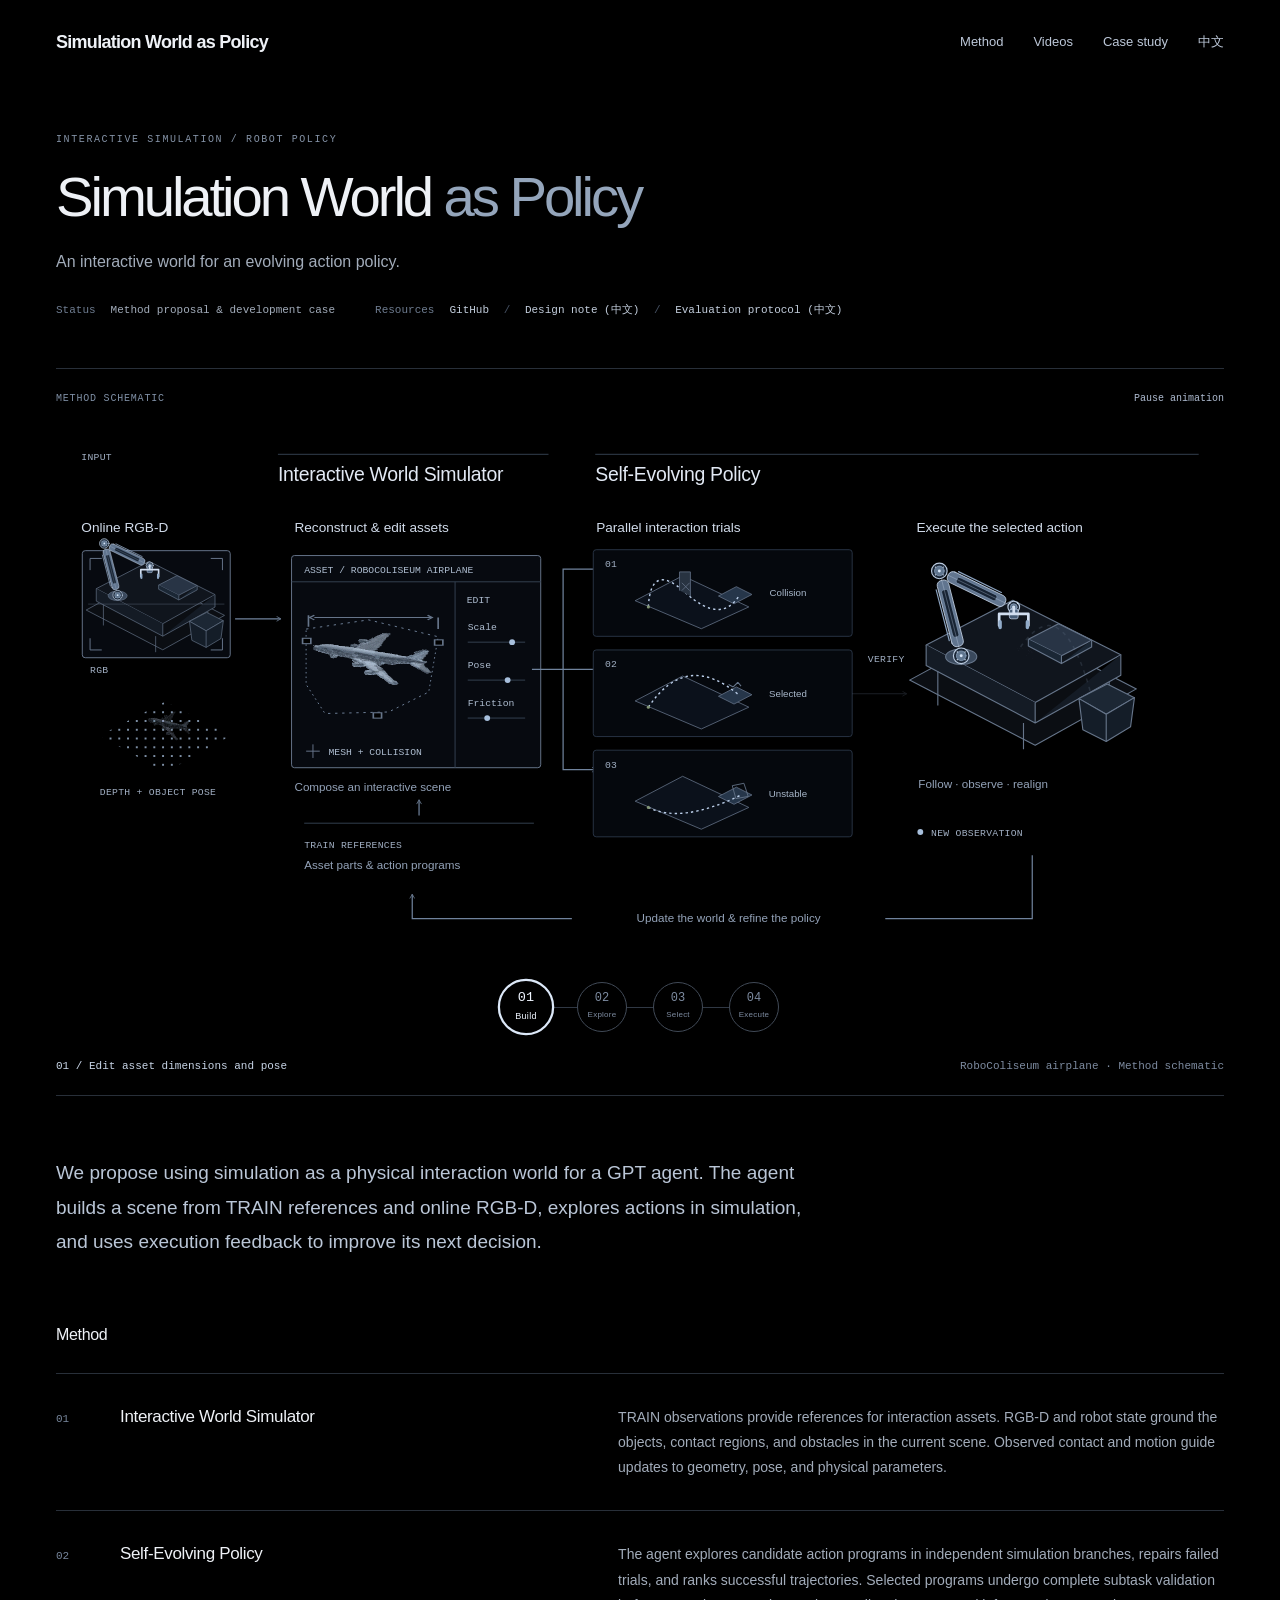
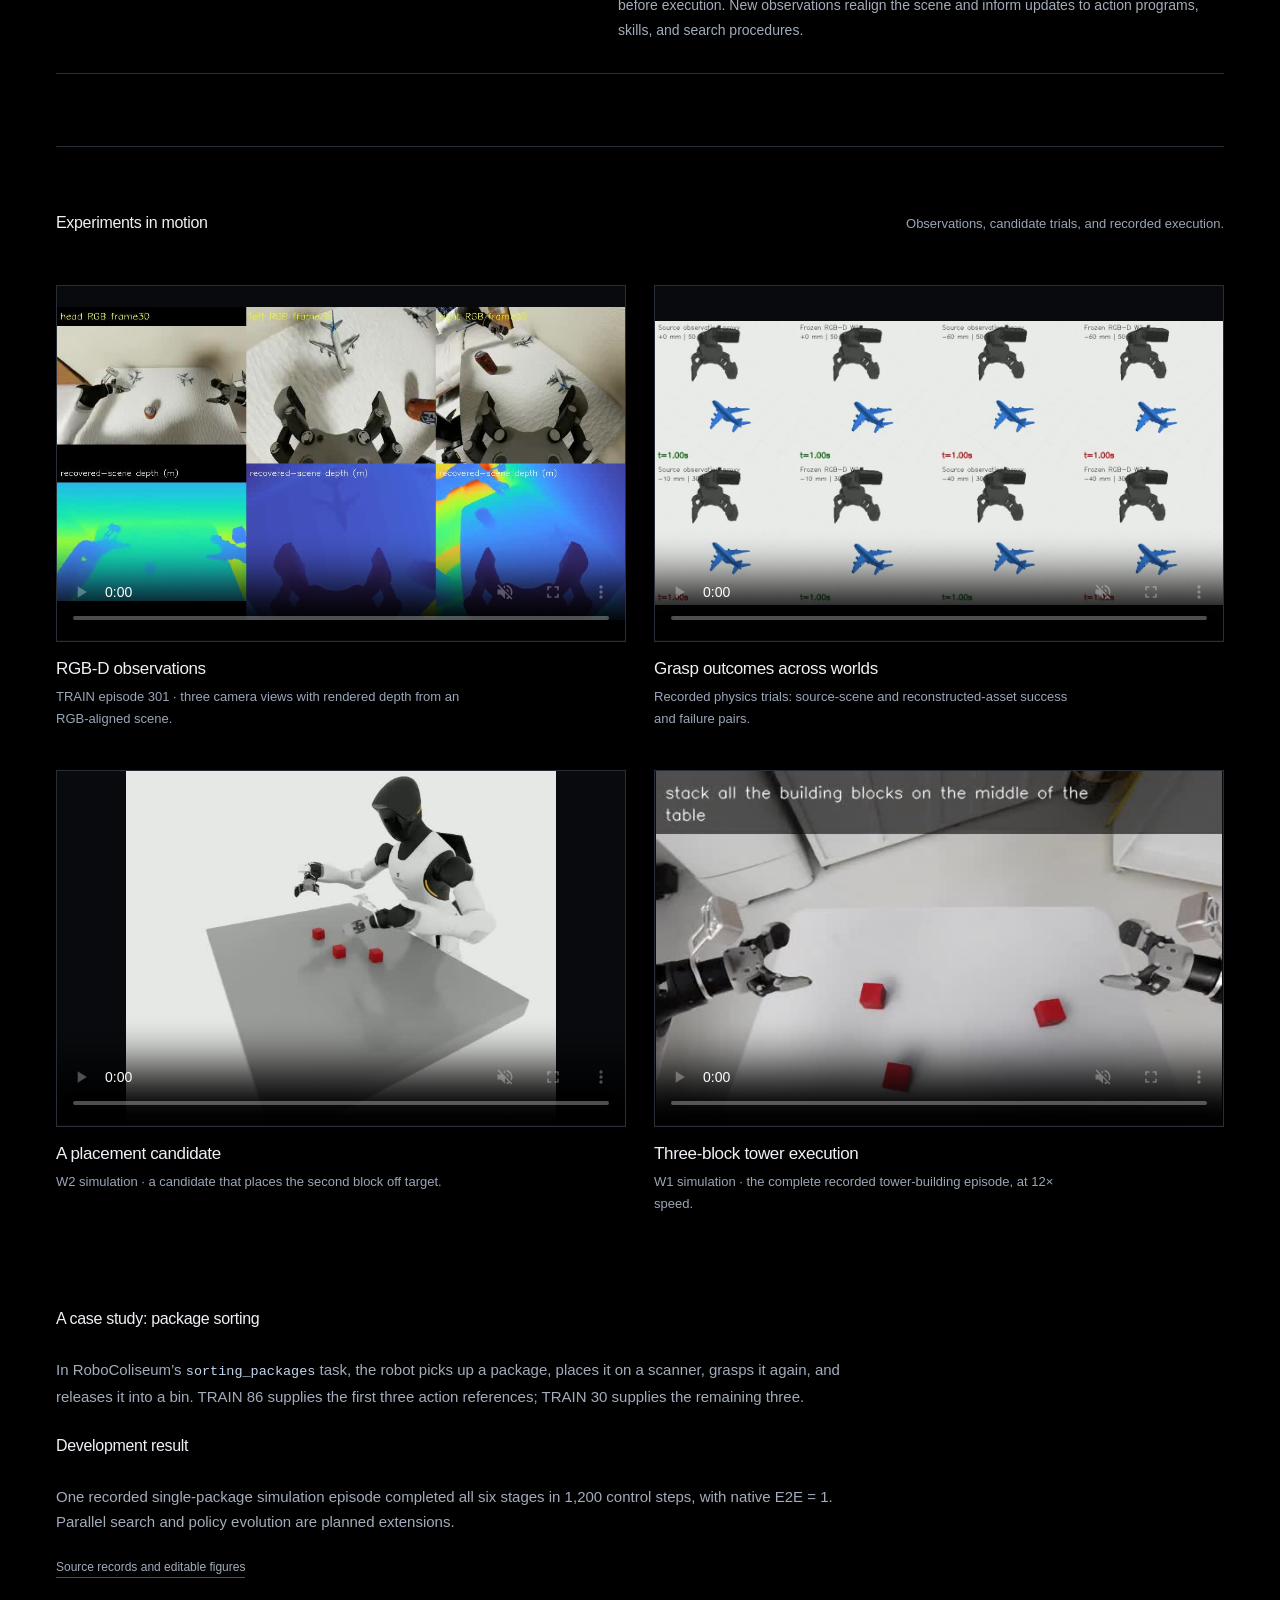
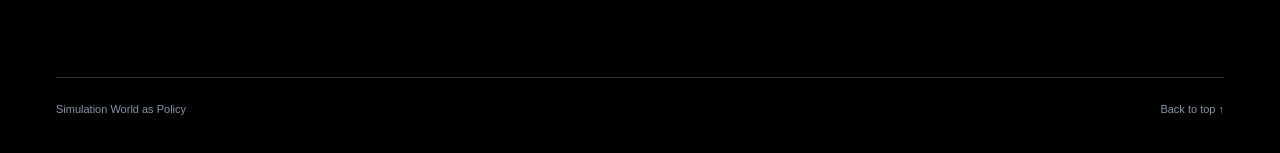
==== commit 0fd344c5: "Use reconstructed RoboColiseum airplane in method diagram" ====
--- a/web/index.html
+++ b/web/index.html
@@ -4,7 +4,7 @@
 <meta charset="utf-8"><meta name="viewport" content="width=device-width,initial-scale=1">
 <meta name="theme-color" content="#000000">
 <meta name="description" content="An interactive world simulator and a self-evolving action policy for closed-loop robot manipulation.">
-<title>Simulation World as Policy</title><link rel="stylesheet" href="style.css?v=10">
+<title>Simulation World as Policy</title><link rel="stylesheet" href="style.css?v=11">
 </head>
 <body>
 <header class="site-header"><a class="wordmark" href="#top">Simulation World as Policy</a><nav aria-label="Main navigation"><a href="#method">Method</a><a href="#videos">Videos</a><a href="#case">Case study</a><a href="zh/index.html" lang="zh-CN">中文</a></nav></header>
@@ -18,21 +18,10 @@
 <div class="figure-bar"><span>METHOD SCHEMATIC</span><button type="button" data-play aria-pressed="false">Pause animation</button></div>
 <div class="diagram-scroll" tabindex="0" role="region" aria-label="Interactive system diagram, horizontally scrollable"><svg class="system-diagram" viewBox="0 0 1200 560" xmlns="http://www.w3.org/2000/svg" role="img" aria-labelledby="system-title system-desc">
 <title id="system-title">Simulation World as Policy — interaction and search</title>
-<desc id="system-desc">RGB-D observations reconstruct a package-sorting scene. Three simulation branches test different trajectories. Failed candidates are rejected; the selected trajectory is executed and observations update the world.</desc>
+<desc id="system-desc">RGB-D observations reconstruct an airplane manipulation scene. Three simulation branches test different trajectories. Failed candidates are rejected; the selected trajectory is executed and observations update the world.</desc>
 <defs>
 <marker id="tip" viewBox="0 0 10 10" refX="8" refY="5" markerWidth="5" markerHeight="5" orient="auto"><path d="m1 1 7 4-7 4" fill="none" stroke="#66758a" stroke-width="1.4"/></marker>
-<g id="parcel" stroke="#9caec4" stroke-width=".65" stroke-linejoin="round">
-<path d="M2 6 9-5 20-8 27-2 38-3 41 8 34 17 38 25 26 33 15 30 5 34-1 22 3 15Z" fill="#7a8da5"/>
-<path d="M2 6 17 2 20-8 9-5Z" fill="#c2cede"/>
-<path d="m17 2 10-4 11-1-9 12Z" fill="#a7b7cd"/>
-<path d="M2 6 17 2 13 16 3 15Z" fill="#8fa2ba"/>
-<path d="m17 2 12 7-7 12-9-5Z" fill="#d0dbea"/>
-<path d="m29 9 12-1-7 9-12 4Z" fill="#768ca8"/>
-<path d="m3 15 10 1 4 11-12 7-6-12Z" fill="#5b708d"/>
-<path d="m13 16 9 5 4 12-9-6Z" fill="#acbdd4"/>
-<path d="m22 21 12-4 4 8-12 8Z" fill="#8b9eb8"/>
-<path d="M9-5 14 4M31 1l-9 7m-16 13 7 3m16 0 4-3" fill="none" stroke="#e0e8f3" stroke-width=".8"/>
-</g>
+<g id="parcel"><image href="media/airplane-asset.svg" x="0" y="-8" width="42" height="44"/></g>
 <g id="workspace" stroke="#66758a" stroke-width="1.15" stroke-linejoin="round">
 <path d="m0 100 105-57 128 66-104 58Z" fill="#0b0e13" stroke="#66758a"/>
 <path d="m17 64 89-46 111 56-88 49Z" fill="#10151d"/>
@@ -64,7 +53,7 @@
 </g>
 <g transform="translate(45 280)">
 <path d="m0 35 67-35 68 35-68 38Z" fill="url(#dots)"/>
-<path d="m48 23 10-12 12 4 10-2 13 12-8 15 5 9-20 11-22-13 4-13Z" fill="url(#dots)" stroke="#66758a" stroke-dasharray="2 4"/>
+<use href="#parcel" transform="translate(48 16) scale(1.15)" opacity=".65"/>
 <text x="0" y="96" class="micro">DEPTH + OBJECT POSE</text>
 </g>
 <path d="M184 195H231" class="connector"/>
@@ -74,7 +63,7 @@
 <g class="asset-editor">
 <rect x="242" y="130" width="256" height="218" rx="3" fill="#070a10" stroke="#66758a"/>
 <path d="M242 157h256M410 157v191" class="section-rule"/>
-<text x="255" y="148" class="micro">ASSET / CRUMPLED PACKAGING</text>
+<text x="255" y="148" class="micro">ASSET / ROBOCOLISEUM AIRPLANE</text>
 <text x="422" y="179" class="micro">EDIT</text>
 <g class="mesh-object">
 <use href="#parcel" transform="translate(272 213) scale(2.65)"/>
@@ -127,7 +116,7 @@
 <rect x="530" y="489" width="322" height="27" fill="#000000"/>
 <text x="691" y="507" text-anchor="middle" class="note">Update the world & refine the policy</text>
 </svg></div>
-<nav class="phase-navigation" aria-label="Animation stages"><button type="button" data-phase-select="0" aria-label="01 Build"><strong>01</strong><span>Build</span></button><button type="button" data-phase-select="1" aria-label="02 Explore"><strong>02</strong><span>Explore</span></button><button type="button" data-phase-select="2" aria-label="03 Select"><strong>03</strong><span>Select</span></button><button type="button" data-phase-select="3" aria-label="04 Execute"><strong>04</strong><span>Execute</span></button></nav><div class="diagram-footer"><span class="diagram-phase" aria-live="off"></span><span>Waste packaging · Method schematic</span></div>
+<nav class="phase-navigation" aria-label="Animation stages"><button type="button" data-phase-select="0" aria-label="01 Build"><strong>01</strong><span>Build</span></button><button type="button" data-phase-select="1" aria-label="02 Explore"><strong>02</strong><span>Explore</span></button><button type="button" data-phase-select="2" aria-label="03 Select"><strong>03</strong><span>Select</span></button><button type="button" data-phase-select="3" aria-label="04 Execute"><strong>04</strong><span>Execute</span></button></nav><div class="diagram-footer"><span class="diagram-phase" aria-live="off"></span><span>RoboColiseum airplane · Method schematic</span></div>
 <figcaption>Build from observations. Explore actions in simulation. Learn from execution.</figcaption></figure>
 <div class="prose introduction"><p>We propose using simulation as a physical interaction world for a GPT agent. The agent builds a scene from TRAIN references and online RGB-D, explores actions in simulation, and uses execution feedback to improve its next decision.</p></div>
 
@@ -139,4 +128,4 @@
 
 <section class="prose" id="evaluation"><h2>Development result</h2><p>One recorded single-package simulation episode completed all six stages in 1,200 control steps, with native E2E = 1. Parallel search and policy evolution are planned extensions.</p><p class="source-note"><a href="../assets/figures-v2/README.md">Source records and editable figures</a></p></section>
 <footer class="prose"><span>Simulation World as Policy</span><a href="#top">Back to top ↑</a></footer>
-</main><script src="app.js?v=10" defer></script></body></html>
+</main><script src="app.js?v=11" defer></script></body></html>
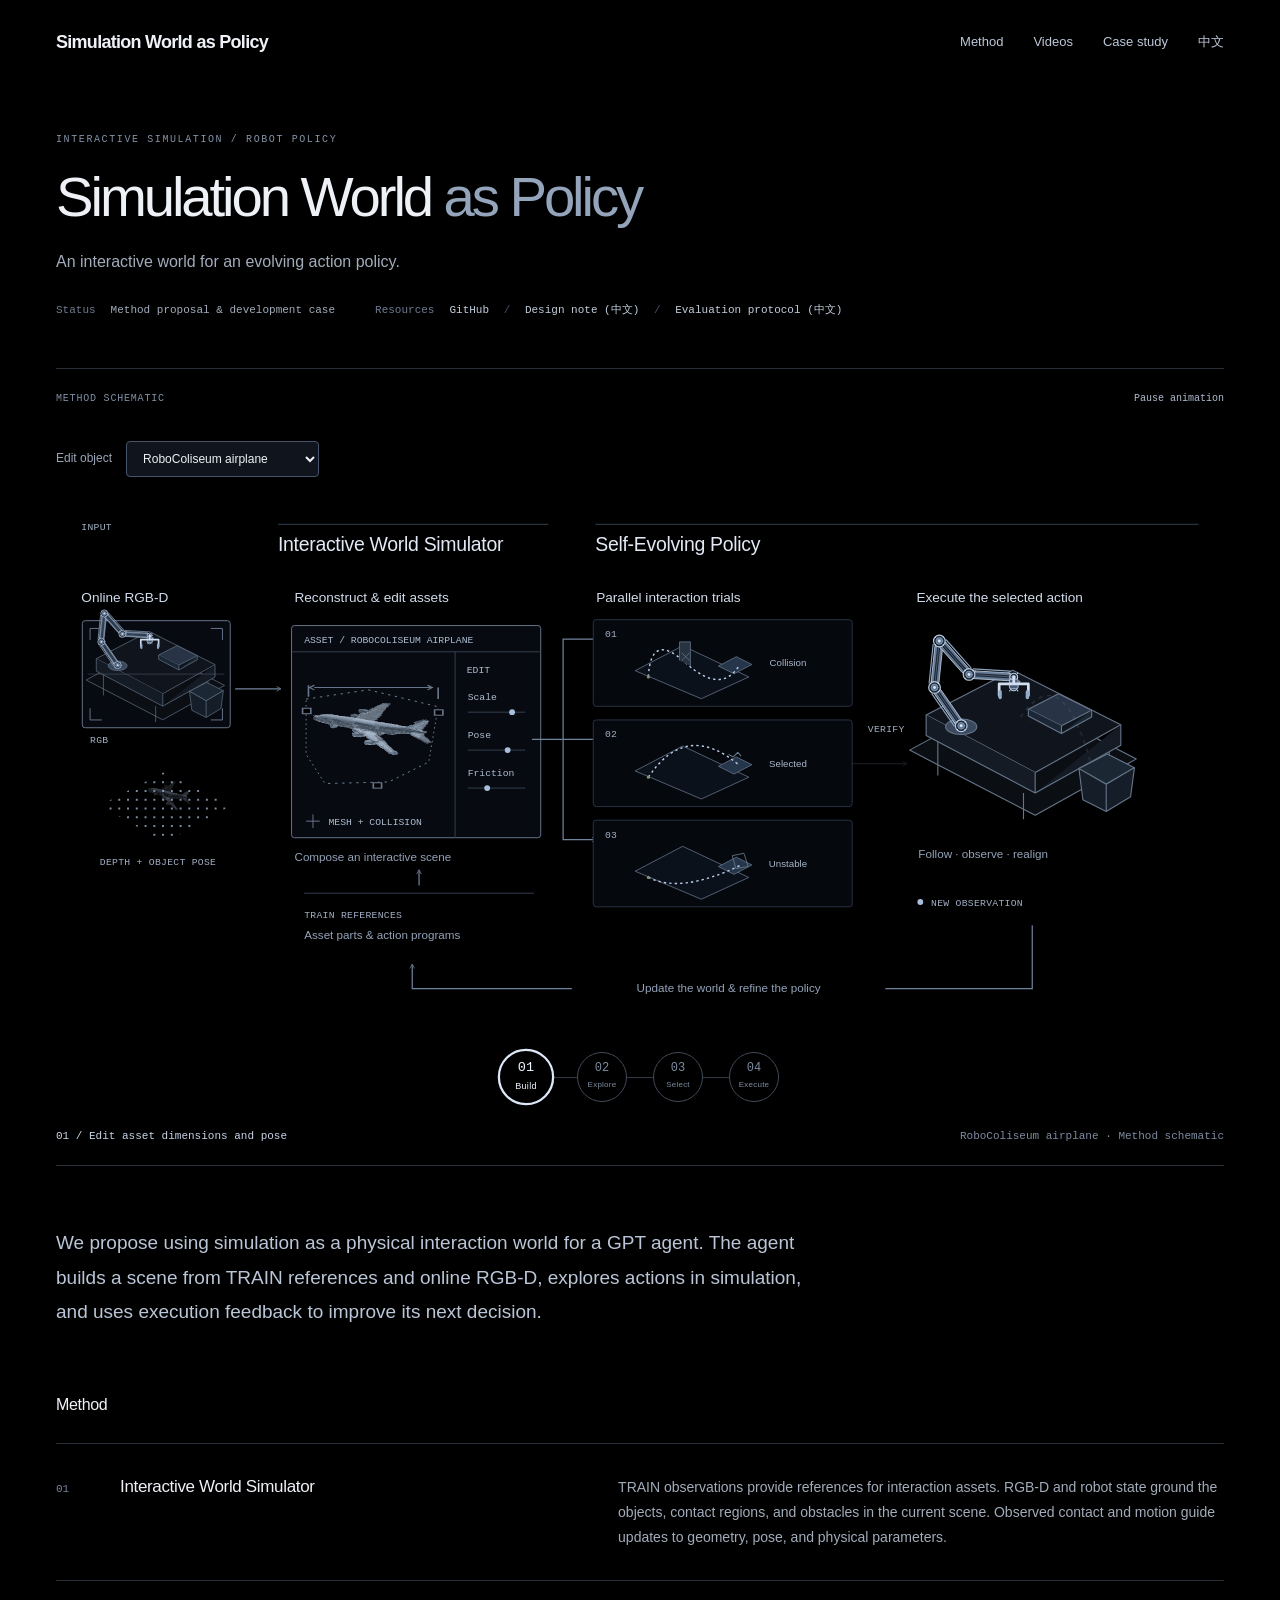
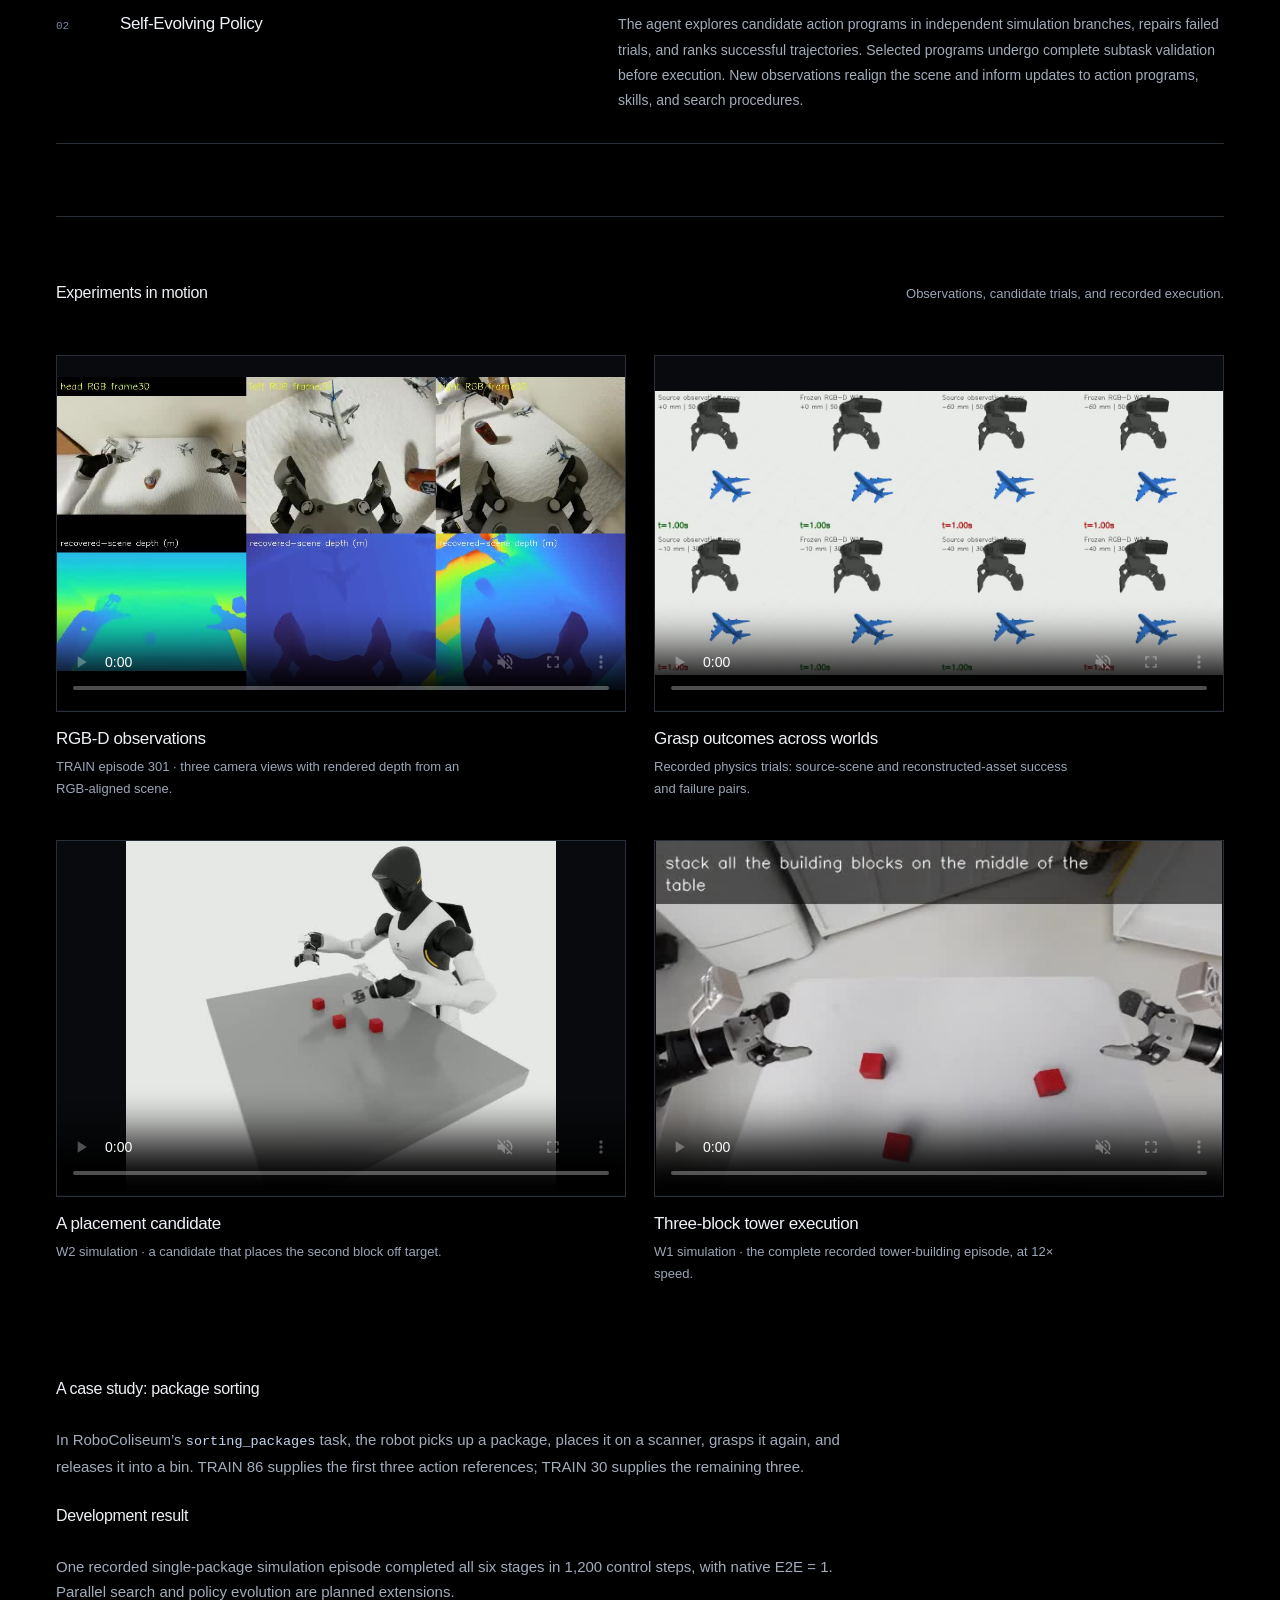
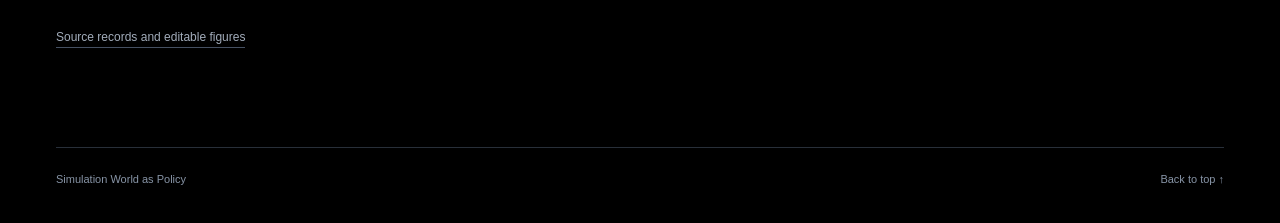
==== commit 463787a4: "Add four selectable assets and six-joint diagram arms" ====
--- a/web/index.html
+++ b/web/index.html
@@ -4,7 +4,7 @@
 <meta charset="utf-8"><meta name="viewport" content="width=device-width,initial-scale=1">
 <meta name="theme-color" content="#000000">
 <meta name="description" content="An interactive world simulator and a self-evolving action policy for closed-loop robot manipulation.">
-<title>Simulation World as Policy</title><link rel="stylesheet" href="style.css?v=11">
+<title>Simulation World as Policy</title><link rel="stylesheet" href="style.css?v=12">
 </head>
 <body>
 <header class="site-header"><a class="wordmark" href="#top">Simulation World as Policy</a><nav aria-label="Main navigation"><a href="#method">Method</a><a href="#videos">Videos</a><a href="#case">Case study</a><a href="zh/index.html" lang="zh-CN">中文</a></nav></header>
@@ -16,12 +16,15 @@
 </div>
 <figure class="wide live-figure" data-loop>
 <div class="figure-bar"><span>METHOD SCHEMATIC</span><button type="button" data-play aria-pressed="false">Pause animation</button></div>
-<div class="diagram-scroll" tabindex="0" role="region" aria-label="Interactive system diagram, horizontally scrollable"><svg class="system-diagram" viewBox="0 0 1200 560" xmlns="http://www.w3.org/2000/svg" role="img" aria-labelledby="system-title system-desc">
+<div class="asset-picker"><label for="asset-choice">Edit object</label><select id="asset-choice"><option value="airplane">RoboColiseum airplane</option><option value="block">Block · geometric model</option><option value="can">Can · geometric model</option><option value="bowl">Bowl · geometric model</option></select><span class="asset-selection-status" aria-live="polite"></span></div><div class="diagram-scroll" tabindex="0" role="region" aria-label="Interactive system diagram, horizontally scrollable"><svg class="system-diagram" viewBox="0 0 1200 560" xmlns="http://www.w3.org/2000/svg" role="img" aria-labelledby="system-title system-desc">
 <title id="system-title">Simulation World as Policy — interaction and search</title>
 <desc id="system-desc">RGB-D observations reconstruct an airplane manipulation scene. Three simulation branches test different trajectories. Failed candidates are rejected; the selected trajectory is executed and observations update the world.</desc>
 <defs>
 <marker id="tip" viewBox="0 0 10 10" refX="8" refY="5" markerWidth="5" markerHeight="5" orient="auto"><path d="m1 1 7 4-7 4" fill="none" stroke="#66758a" stroke-width="1.4"/></marker>
-<g id="parcel"><image href="media/airplane-asset.svg" x="0" y="-8" width="42" height="44"/></g>
+<g id="asset-airplane"><image href="media/airplane-asset.svg" x="0" y="-8" width="42" height="44"/></g>
+<g id="asset-block" stroke="#bfd0e7" stroke-width=".7"><path d="M1 5 20-5 40 5 21 16Z" fill="#a2b7d0"/><path d="M1 5v22l20 10V16Z" fill="#536d8d"/><path d="m21 16 19-11v22L21 37Z" fill="#7b95b5"/></g>
+<g id="asset-can" stroke="#b8cce6" stroke-width=".7"><path d="M8 1v29c0 8 26 8 26 0V1" fill="#738da9"/><ellipse cx="21" cy="1" rx="13" ry="6" fill="#bed0e2"/><ellipse cx="21" cy="1" rx="8" ry="3" fill="#7188a2"/><path d="M12 10h18v15H12Z" fill="#30445e"/><path d="M11 4v24" stroke="#d4e1f1"/></g>
+<g id="asset-bowl" stroke="#b8cce6" stroke-width=".7"><path d="M1 5Q3 32 21 33Q39 32 41 5Z" fill="#7d94b0"/><ellipse cx="21" cy="5" rx="20" ry="10" fill="#c5d3e3"/><ellipse cx="21" cy="5" rx="16" ry="7" fill="#34475e"/><path d="M5 12Q10 26 18 27" fill="none" stroke="#d4e1f1"/></g><g id="parcel"><use href="#asset-airplane"/></g>
 <g id="workspace" stroke="#66758a" stroke-width="1.15" stroke-linejoin="round">
 <path d="m0 100 105-57 128 66-104 58Z" fill="#0b0e13" stroke="#66758a"/>
 <path d="m17 64 89-46 111 56-88 49Z" fill="#10151d"/>
@@ -63,7 +66,7 @@
 <g class="asset-editor">
 <rect x="242" y="130" width="256" height="218" rx="3" fill="#070a10" stroke="#66758a"/>
 <path d="M242 157h256M410 157v191" class="section-rule"/>
-<text x="255" y="148" class="micro">ASSET / ROBOCOLISEUM AIRPLANE</text>
+<text class="asset-name micro" x="255" y="148">ASSET / ROBOCOLISEUM AIRPLANE</text>
 <text x="422" y="179" class="micro">EDIT</text>
 <g class="mesh-object">
 <use href="#parcel" transform="translate(272 213) scale(2.65)"/>
@@ -116,7 +119,7 @@
 <rect x="530" y="489" width="322" height="27" fill="#000000"/>
 <text x="691" y="507" text-anchor="middle" class="note">Update the world & refine the policy</text>
 </svg></div>
-<nav class="phase-navigation" aria-label="Animation stages"><button type="button" data-phase-select="0" aria-label="01 Build"><strong>01</strong><span>Build</span></button><button type="button" data-phase-select="1" aria-label="02 Explore"><strong>02</strong><span>Explore</span></button><button type="button" data-phase-select="2" aria-label="03 Select"><strong>03</strong><span>Select</span></button><button type="button" data-phase-select="3" aria-label="04 Execute"><strong>04</strong><span>Execute</span></button></nav><div class="diagram-footer"><span class="diagram-phase" aria-live="off"></span><span>RoboColiseum airplane · Method schematic</span></div>
+<nav class="phase-navigation" aria-label="Animation stages"><button type="button" data-phase-select="0" aria-label="01 Build"><strong>01</strong><span>Build</span></button><button type="button" data-phase-select="1" aria-label="02 Explore"><strong>02</strong><span>Explore</span></button><button type="button" data-phase-select="2" aria-label="03 Select"><strong>03</strong><span>Select</span></button><button type="button" data-phase-select="3" aria-label="04 Execute"><strong>04</strong><span>Execute</span></button></nav><div class="diagram-footer"><span class="diagram-phase" aria-live="off"></span><span class="asset-caption">RoboColiseum airplane · Method schematic</span></div>
 <figcaption>Build from observations. Explore actions in simulation. Learn from execution.</figcaption></figure>
 <div class="prose introduction"><p>We propose using simulation as a physical interaction world for a GPT agent. The agent builds a scene from TRAIN references and online RGB-D, explores actions in simulation, and uses execution feedback to improve its next decision.</p></div>
 
@@ -128,4 +131,4 @@
 
 <section class="prose" id="evaluation"><h2>Development result</h2><p>One recorded single-package simulation episode completed all six stages in 1,200 control steps, with native E2E = 1. Parallel search and policy evolution are planned extensions.</p><p class="source-note"><a href="../assets/figures-v2/README.md">Source records and editable figures</a></p></section>
 <footer class="prose"><span>Simulation World as Policy</span><a href="#top">Back to top ↑</a></footer>
-</main><script src="app.js?v=11" defer></script></body></html>
+</main><script src="app.js?v=12" defer></script></body></html>
--- a/web/style.css
+++ b/web/style.css
@@ -148,3 +148,8 @@
 .video-demo h3 { margin:14px 0 5px; font-size:17px; font-weight:500; }
 .video-demo p { margin:0; max-width:60ch; }
 @media(max-width:700px) { .video-grid { grid-template-columns:1fr; gap:32px; } .video-heading { display:block; } }
+
+.asset-picker { display:flex; align-items:center; flex-wrap:wrap; gap:14px; padding:12px 0 22px; font-size:12px; color:var(--muted); }
+.asset-picker select { background:#10151d; color:var(--ink); border:1px solid #46556b; border-radius:4px; padding:9px 30px 9px 12px; font:inherit; cursor:pointer; }
+.asset-picker select:focus-visible { outline:2px solid #bfd0e7; outline-offset:3px; }
+.asset-selection-status { color:#9caec4; }
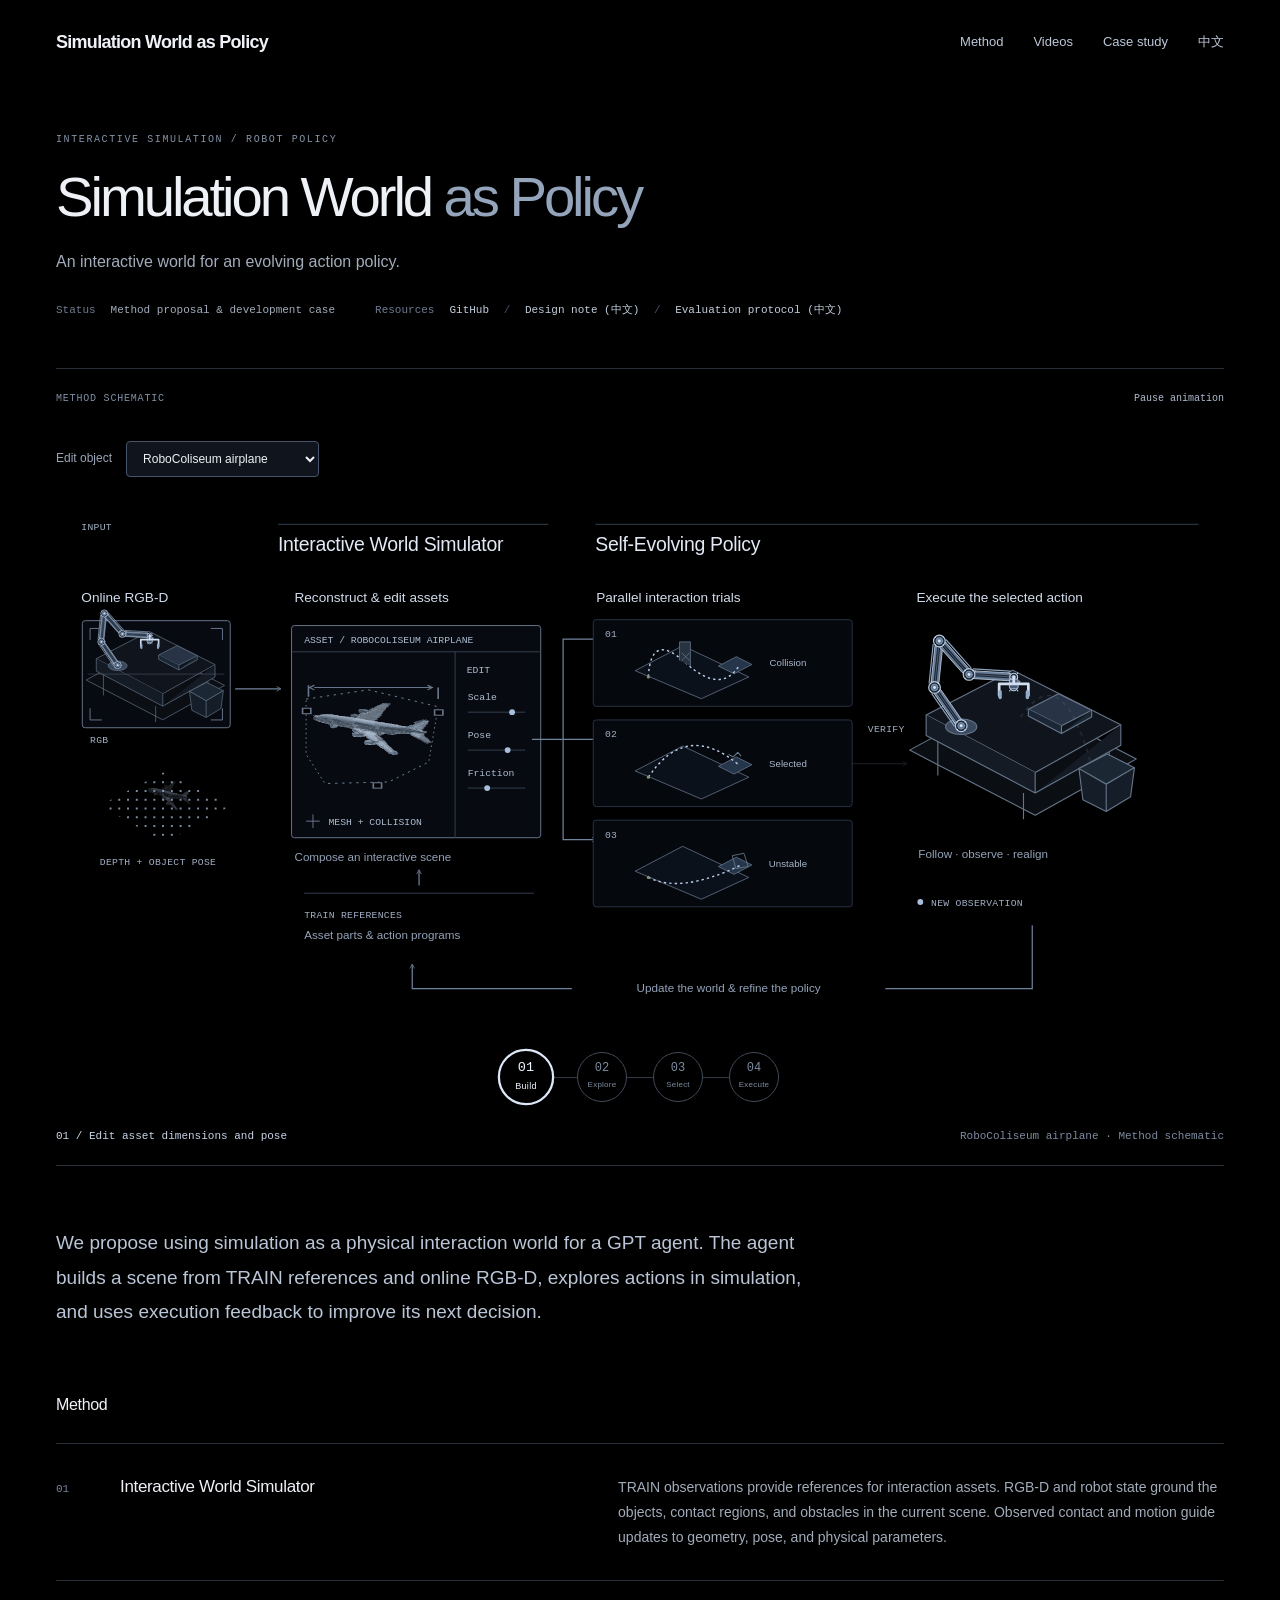
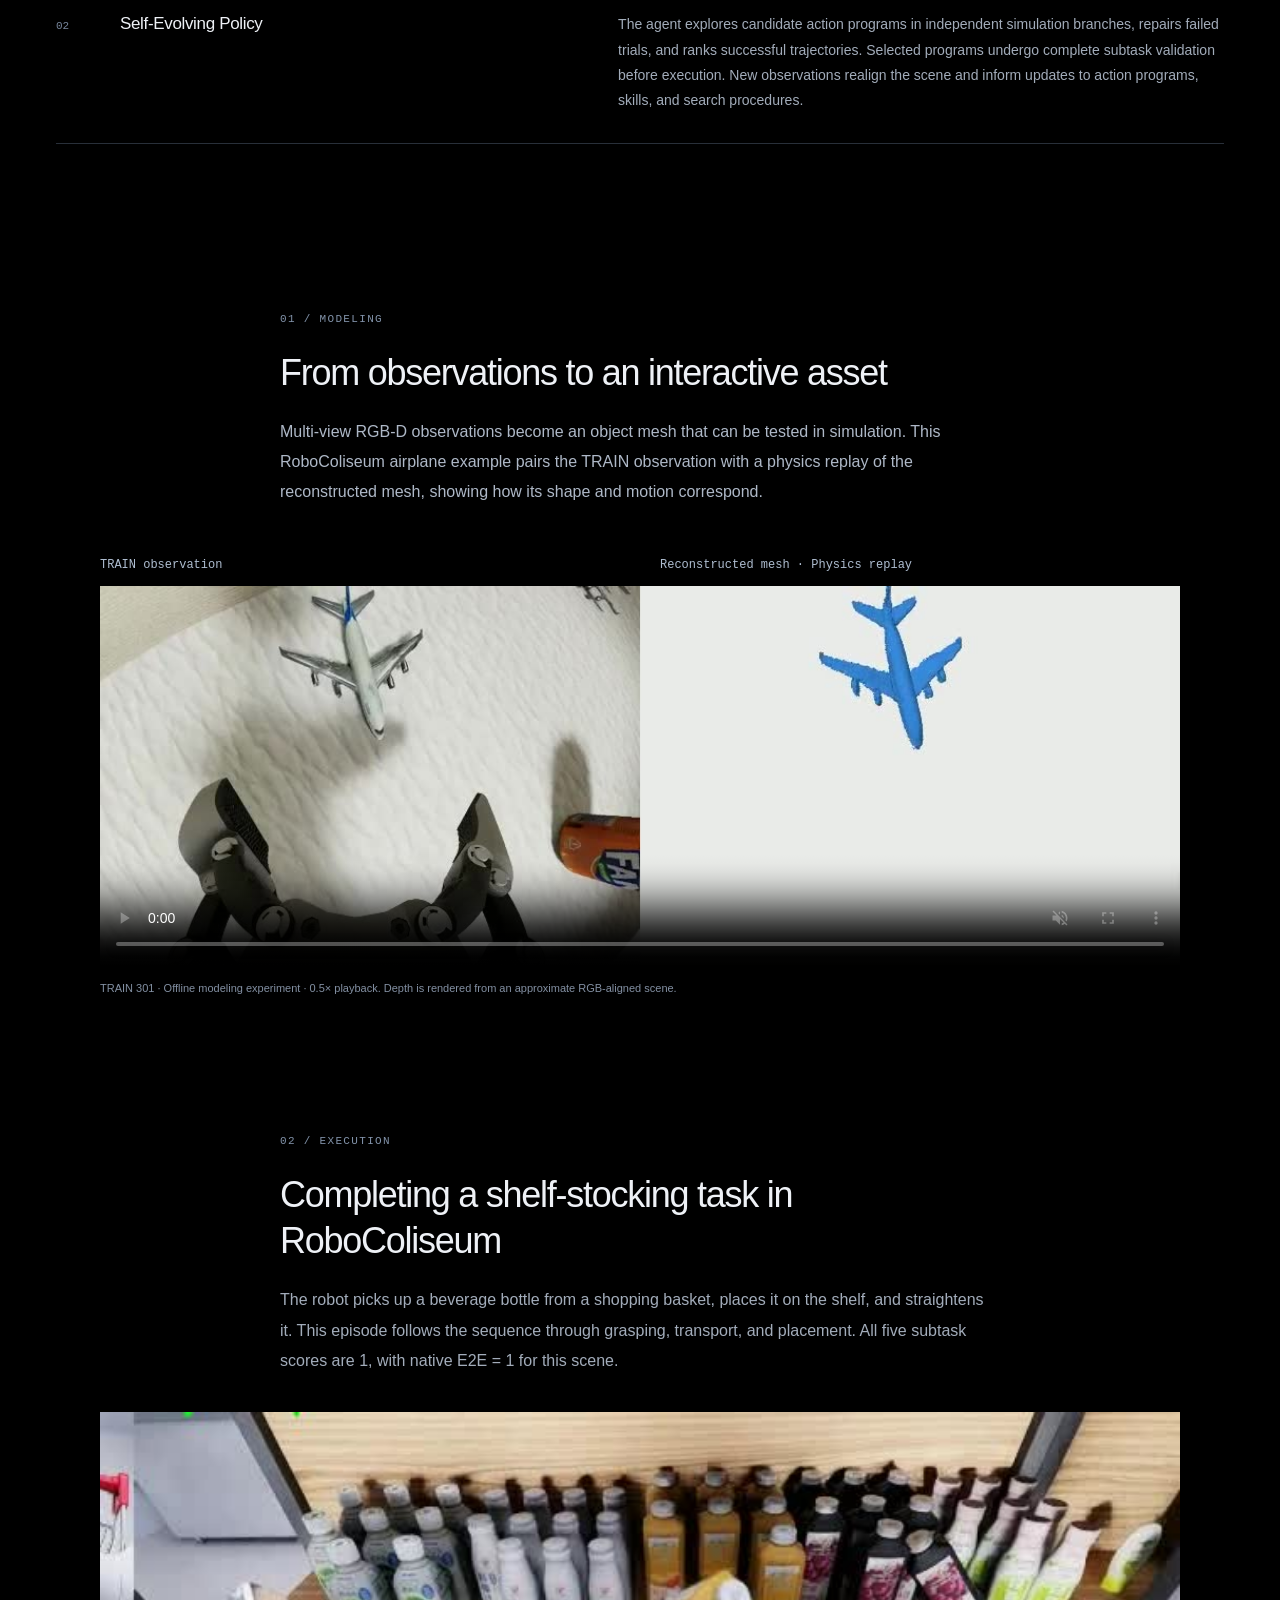
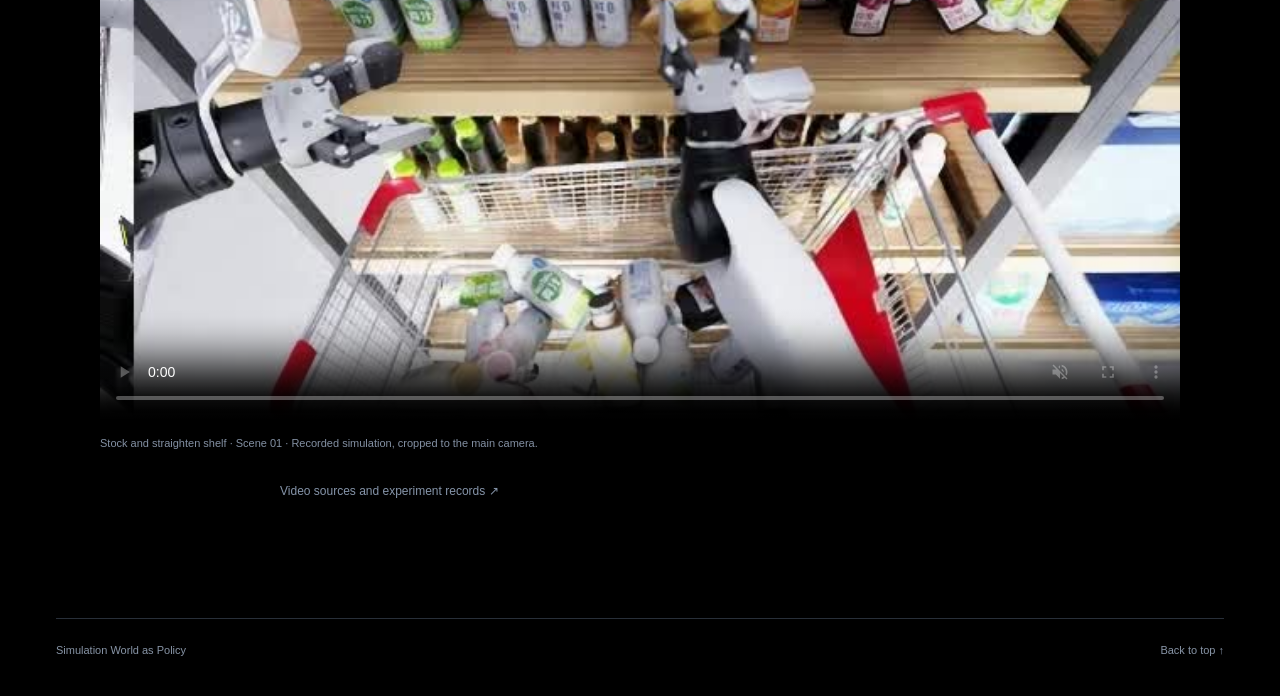
==== commit e3892ac3: "Present modeling and RoboColiseum success as video-led stories" ====
--- a/web/index.html
+++ b/web/index.html
@@ -4,7 +4,7 @@
 <meta charset="utf-8"><meta name="viewport" content="width=device-width,initial-scale=1">
 <meta name="theme-color" content="#000000">
 <meta name="description" content="An interactive world simulator and a self-evolving action policy for closed-loop robot manipulation.">
-<title>Simulation World as Policy</title><link rel="stylesheet" href="style.css?v=12">
+<title>Simulation World as Policy</title><link rel="stylesheet" href="style.css?v=13">
 </head>
 <body>
 <header class="site-header"><a class="wordmark" href="#top">Simulation World as Policy</a><nav aria-label="Main navigation"><a href="#method">Method</a><a href="#videos">Videos</a><a href="#case">Case study</a><a href="zh/index.html" lang="zh-CN">中文</a></nav></header>
@@ -126,9 +126,6 @@
 <section class="prose" id="method"><h2>Method</h2>
 <div class="method-row"><span class="row-index">01</span><h3>Interactive World Simulator</h3><p>TRAIN observations provide references for interaction assets. RGB-D and robot state ground the objects, contact regions, and obstacles in the current scene. Observed contact and motion guide updates to geometry, pose, and physical parameters.</p></div>
 <div class="method-row"><span class="row-index">02</span><h3>Self-Evolving Policy</h3><p>The agent explores candidate action programs in independent simulation branches, repairs failed trials, and ranks successful trajectories. Selected programs undergo complete subtask validation before execution. New observations realign the scene and inform updates to action programs, skills, and search procedures.</p></div></section>
-<section class="wide video-section" id="videos"><div class="video-heading"><h2>Experiments in motion</h2><p>Observations, candidate trials, and recorded execution.</p></div><div class="video-grid"><article class="video-demo"><video controls muted playsinline preload="metadata" poster="media/videos/rgbd-observations.jpg" aria-label="RGB-D observations"><source src="media/videos/rgbd-observations.mp4" type="video/mp4"></video><h3>RGB-D observations</h3><p>TRAIN episode 301 · three camera views with rendered depth from an RGB-aligned scene.</p></article><article class="video-demo"><video controls muted playsinline preload="metadata" poster="media/videos/grasp-comparison.jpg" aria-label="Grasp outcomes across worlds"><source src="media/videos/grasp-comparison.mp4" type="video/mp4"></video><h3>Grasp outcomes across worlds</h3><p>Recorded physics trials: source-scene and reconstructed-asset success and failure pairs.</p></article><article class="video-demo"><video controls muted playsinline preload="metadata" poster="media/videos/candidate-placement.jpg" aria-label="A placement candidate"><source src="media/videos/candidate-placement.mp4" type="video/mp4"></video><h3>A placement candidate</h3><p>W2 simulation · a candidate that places the second block off target.</p></article><article class="video-demo"><video controls muted playsinline preload="metadata" poster="media/videos/tower-execution.jpg" aria-label="Three-block tower execution"><source src="media/videos/tower-execution.mp4" type="video/mp4"></video><h3>Three-block tower execution</h3><p>W1 simulation · the complete recorded tower-building episode, at 12× speed.</p></article></div></section>
-<section class="prose" id="case"><h2>A case study: package sorting</h2><p>In RoboColiseum’s <code>sorting_packages</code> task, the robot picks up a package, places it on a scanner, grasps it again, and releases it into a bin. TRAIN 86 supplies the first three action references; TRAIN 30 supplies the remaining three.</p></section>
-
-<section class="prose" id="evaluation"><h2>Development result</h2><p>One recorded single-package simulation episode completed all six stages in 1,200 control steps, with native E2E = 1. Parallel search and policy evolution are planned extensions.</p><p class="source-note"><a href="../assets/figures-v2/README.md">Source records and editable figures</a></p></section>
+<section class="story-section" id="videos"><div class="story-copy"><span class="story-kicker">01 / MODELING</span><h2>From observations to an interactive asset</h2><p>Multi-view RGB-D observations become an object mesh that can be tested in simulation. This RoboColiseum airplane example pairs the TRAIN observation with a physics replay of the reconstructed mesh, showing how its shape and motion correspond.</p></div><figure class="story-film"><div class="film-labels"><span>TRAIN observation</span><span>Reconstructed mesh · Physics replay</span></div><video class="story-video" controls muted loop playsinline preload="metadata" poster="media/videos/modeling.jpg" aria-label="Airplane reconstruction and physics replay"><source src="media/videos/modeling.mp4" type="video/mp4"></video><figcaption>TRAIN 301 · Offline modeling experiment · 0.5× playback. Depth is rendered from an approximate RGB-aligned scene.</figcaption></figure></section><section class="story-section" id="case"><div class="story-copy"><span class="story-kicker">02 / EXECUTION</span><h2>Completing a shelf-stocking task in RoboColiseum</h2><p>The robot picks up a beverage bottle from a shopping basket, places it on the shelf, and straightens it. This episode follows the sequence through grasping, transport, and placement. All five subtask scores are 1, with native E2E = 1 for this scene.</p></div><figure class="story-film"><video class="story-video" controls muted loop playsinline preload="metadata" poster="media/videos/shelf-success.jpg" aria-label="Successful RoboColiseum shelf-stocking episode"><source src="media/videos/shelf-success.mp4" type="video/mp4"></video><figcaption>Stock and straighten shelf · Scene 01 · Recorded simulation, cropped to the main camera.</figcaption></figure><div class="story-copy"><a class="source-note" href="media/videos/README.md">Video sources and experiment records ↗</a></div></section>
 <footer class="prose"><span>Simulation World as Policy</span><a href="#top">Back to top ↑</a></footer>
-</main><script src="app.js?v=12" defer></script></body></html>
+</main><script src="app.js?v=13" defer></script></body></html>
--- a/web/style.css
+++ b/web/style.css
@@ -139,17 +139,20 @@
   .live-figure * { animation: none !important; transition: none !important; }
 }
 
-.video-section { padding-block: 64px 32px; border-top: 1px solid var(--rule); }
-.video-heading { display:flex; justify-content:space-between; align-items:baseline; gap:24px; margin-bottom:28px; }
-.video-heading h2 { margin:0; }
-.video-heading p,.video-demo p { color:var(--muted); font-size:13px; }
-.video-grid { display:grid; grid-template-columns:repeat(2,minmax(0,1fr)); gap:40px 28px; }
-.video-demo video { display:block; width:100%; aspect-ratio:16/10; object-fit:contain; background:#080a0d; border:1px solid var(--rule); }
-.video-demo h3 { margin:14px 0 5px; font-size:17px; font-weight:500; }
-.video-demo p { margin:0; max-width:60ch; }
-@media(max-width:700px) { .video-grid { grid-template-columns:1fr; gap:32px; } .video-heading { display:block; } }
 
 .asset-picker { display:flex; align-items:center; flex-wrap:wrap; gap:14px; padding:12px 0 22px; font-size:12px; color:var(--muted); }
 .asset-picker select { background:#10151d; color:var(--ink); border:1px solid #46556b; border-radius:4px; padding:9px 30px 9px 12px; font:inherit; cursor:pointer; }
 .asset-picker select:focus-visible { outline:2px solid #bfd0e7; outline-offset:3px; }
 .asset-selection-status { color:#9caec4; }
+
+.story-section { padding:88px 0 16px; }
+.story-copy { width:min(720px,calc(100% - 48px)); margin:0 auto; }
+.story-kicker { color:#8293aa; font:11px ui-monospace,monospace; letter-spacing:.12em; }
+.story-copy h2 { font-size:clamp(25px,3vw,36px); font-weight:500; line-height:1.3; letter-spacing:-.035em; margin:20px 0; }
+.story-copy p { color:#aeb8c7; font-size:16px; line-height:1.9; margin:0 0 34px; }
+.story-film { width:min(1080px,calc(100% - 48px)); margin:36px auto 24px; }
+.story-video { width:100%; height:auto; display:block; background:#080b10; }
+.story-film figcaption { text-align:left; font-size:11px; color:#8390a3; padding-top:14px; }
+.film-labels { display:grid; grid-template-columns:1fr 1fr; padding:14px 0; font:12px ui-monospace,monospace; color:#aebdd0; }
+.film-labels span:nth-child(2) { padding-left:20px; }
+@media(max-width:700px) { .story-section { padding-top:56px; } .story-copy p { font-size:15px; } .film-labels { font-size:10px; } }
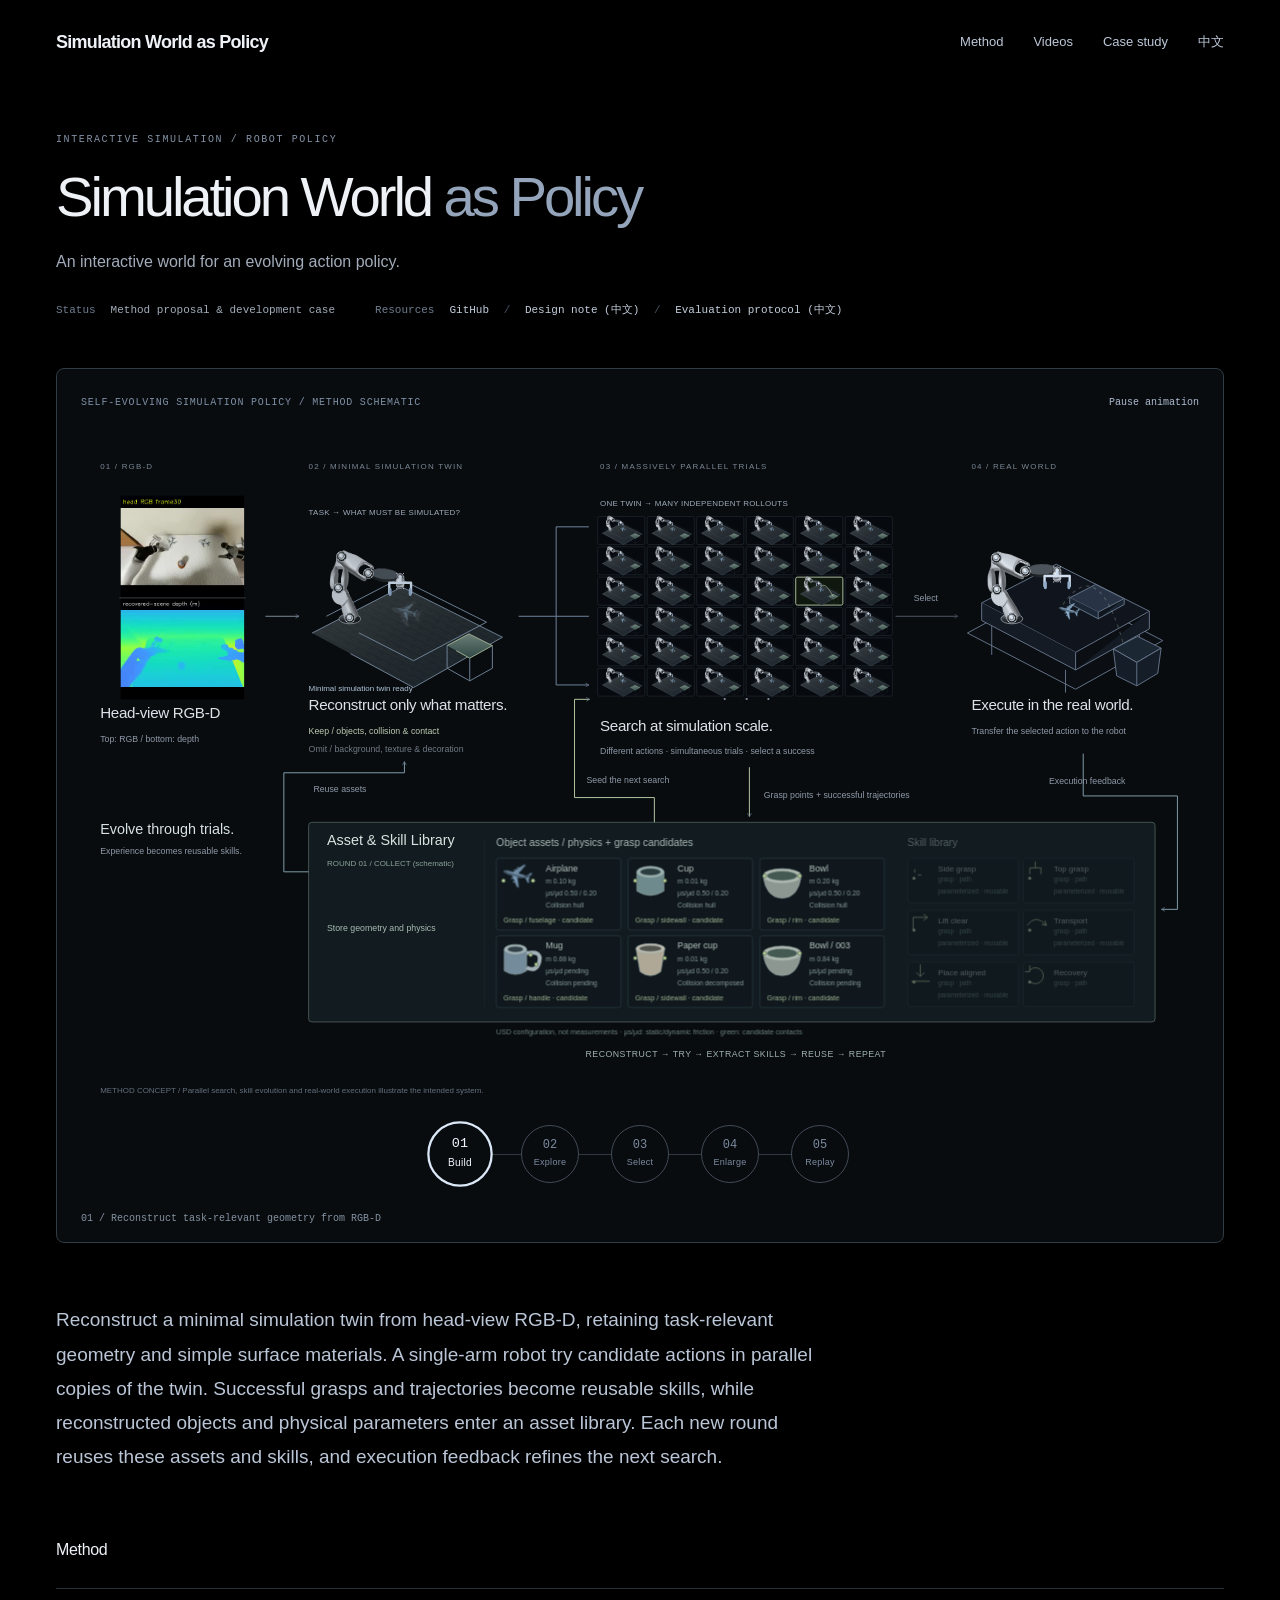
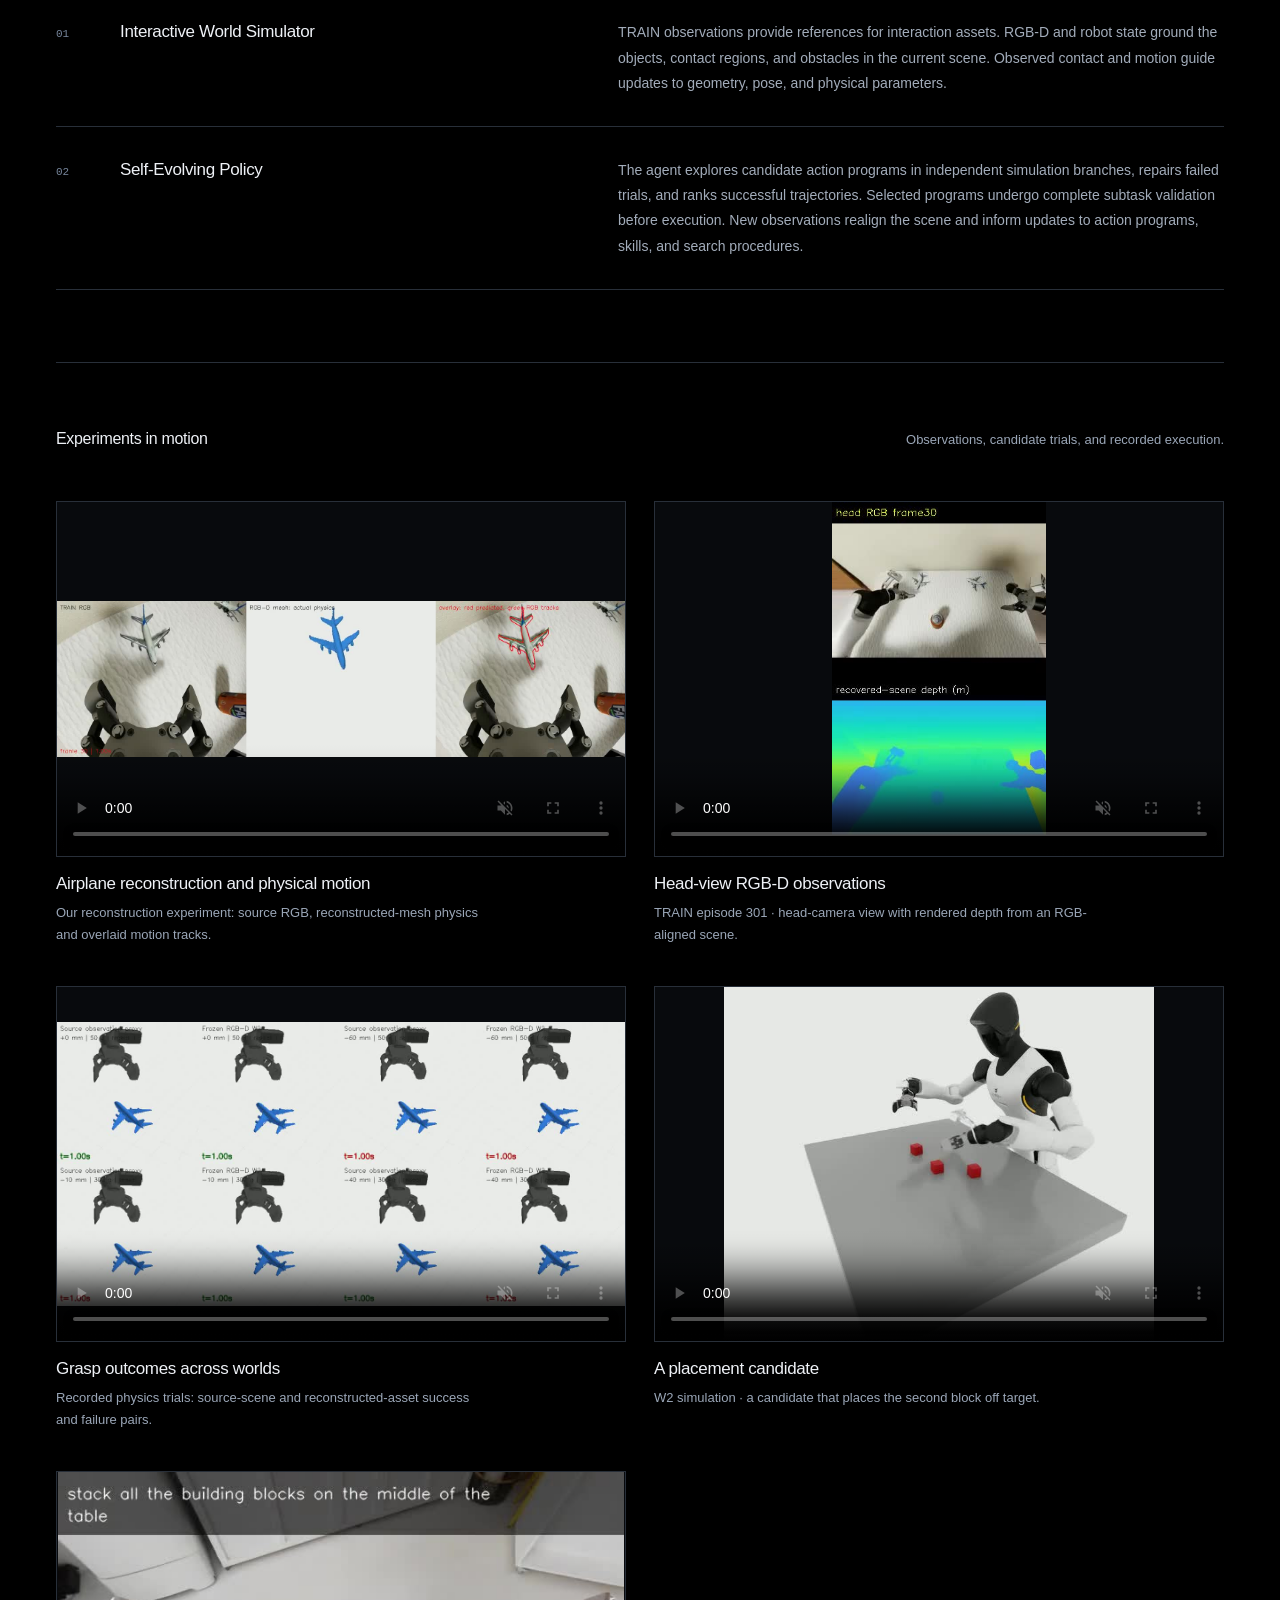
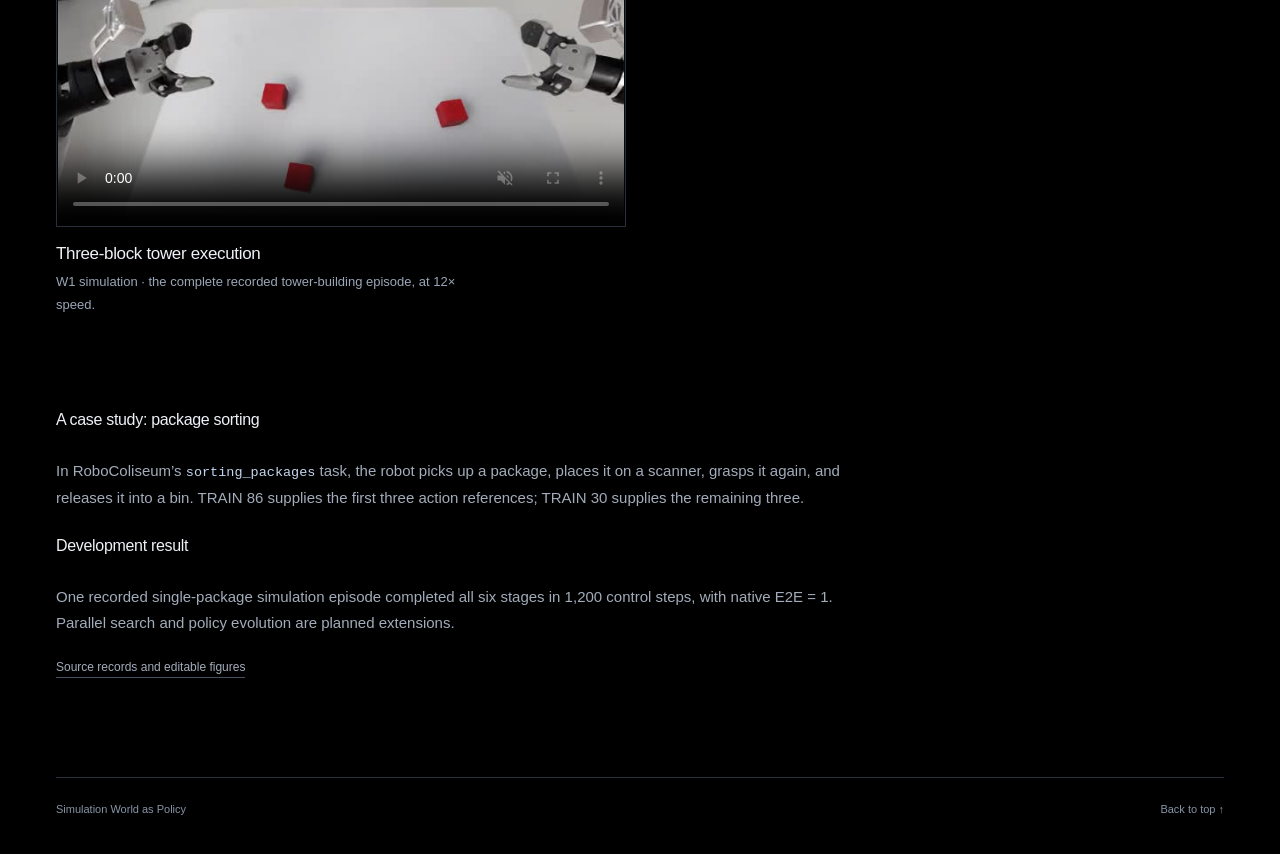
==== commit 798cb68c: "Redesign simulation policy diagram with parallel trials and skill library" ====
--- a/web/index.html
+++ b/web/index.html
@@ -4,7 +4,7 @@
 <meta charset="utf-8"><meta name="viewport" content="width=device-width,initial-scale=1">
 <meta name="theme-color" content="#000000">
 <meta name="description" content="An interactive world simulator and a self-evolving action policy for closed-loop robot manipulation.">
-<title>Simulation World as Policy</title><link rel="stylesheet" href="style.css?v=13">
+<title>Simulation World as Policy</title><link rel="stylesheet" href="style.css?v=34">
 </head>
 <body>
 <header class="site-header"><a class="wordmark" href="#top">Simulation World as Policy</a><nav aria-label="Main navigation"><a href="#method">Method</a><a href="#videos">Videos</a><a href="#case">Case study</a><a href="zh/index.html" lang="zh-CN">中文</a></nav></header>
@@ -15,16 +15,16 @@
 <dl class="metadata"><div><dt>Status</dt><dd>Method proposal & development case</dd></div><div><dt>Resources</dt><dd><a href="https://github.com/MXITeam/simulation-world-as-policy" target="_blank" rel="noopener">GitHub</a><span> / </span><a href="../docs/architecture.md">Design note (中文)</a><span> / </span><a href="../docs/evaluation.md">Evaluation protocol (中文)</a></dd></div></dl>
 </div>
 <figure class="wide live-figure" data-loop>
-<div class="figure-bar"><span>METHOD SCHEMATIC</span><button type="button" data-play aria-pressed="false">Pause animation</button></div>
-<div class="asset-picker"><label for="asset-choice">Edit object</label><select id="asset-choice"><option value="airplane">RoboColiseum airplane</option><option value="block">Block · geometric model</option><option value="can">Can · geometric model</option><option value="bowl">Bowl · geometric model</option></select><span class="asset-selection-status" aria-live="polite"></span></div><div class="diagram-scroll" tabindex="0" role="region" aria-label="Interactive system diagram, horizontally scrollable"><svg class="system-diagram" viewBox="0 0 1200 560" xmlns="http://www.w3.org/2000/svg" role="img" aria-labelledby="system-title system-desc">
+<div class="figure-bar"><span>SELF-EVOLVING SIMULATION POLICY / METHOD SCHEMATIC</span><button type="button" data-play aria-pressed="false">Pause animation</button></div>
+<div class="diagram-scroll" tabindex="0" role="region" aria-label="Interactive system diagram, horizontally scrollable"><svg class="system-diagram" viewBox="0 0 1400 840" xmlns="http://www.w3.org/2000/svg" role="img" aria-labelledby="system-title system-desc">
 <title id="system-title">Simulation World as Policy — interaction and search</title>
-<desc id="system-desc">RGB-D observations reconstruct an airplane manipulation scene. Three simulation branches test different trajectories. Failed candidates are rejected; the selected trajectory is executed and observations update the world.</desc>
+<desc id="system-desc">Task-conditioned minimal reconstruction retains only geometry and contact relevant to task success, omitting irrelevant background, texture and decoration. Many independent copies of the twin test different actions simultaneously; a successful action is selected for real-world execution.</desc>
 <defs>
 <marker id="tip" viewBox="0 0 10 10" refX="8" refY="5" markerWidth="5" markerHeight="5" orient="auto"><path d="m1 1 7 4-7 4" fill="none" stroke="#66758a" stroke-width="1.4"/></marker>
-<g id="asset-airplane"><image href="media/airplane-asset.svg" x="0" y="-8" width="42" height="44"/></g>
-<g id="asset-block" stroke="#bfd0e7" stroke-width=".7"><path d="M1 5 20-5 40 5 21 16Z" fill="#a2b7d0"/><path d="M1 5v22l20 10V16Z" fill="#536d8d"/><path d="m21 16 19-11v22L21 37Z" fill="#7b95b5"/></g>
-<g id="asset-can" stroke="#b8cce6" stroke-width=".7"><path d="M8 1v29c0 8 26 8 26 0V1" fill="#738da9"/><ellipse cx="21" cy="1" rx="13" ry="6" fill="#bed0e2"/><ellipse cx="21" cy="1" rx="8" ry="3" fill="#7188a2"/><path d="M12 10h18v15H12Z" fill="#30445e"/><path d="M11 4v24" stroke="#d4e1f1"/></g>
-<g id="asset-bowl" stroke="#b8cce6" stroke-width=".7"><path d="M1 5Q3 32 21 33Q39 32 41 5Z" fill="#7d94b0"/><ellipse cx="21" cy="5" rx="20" ry="10" fill="#c5d3e3"/><ellipse cx="21" cy="5" rx="16" ry="7" fill="#34475e"/><path d="M5 12Q10 26 18 27" fill="none" stroke="#d4e1f1"/></g><g id="parcel"><use href="#asset-airplane"/></g>
+<g id="asset-airplane"><image href="media/experiment-assets/airplane-mesh.png" x="0" y="-8" width="42" height="44"/></g>
+
+
+<g id="parcel"><use href="#asset-airplane"/></g>
 <g id="workspace" stroke="#66758a" stroke-width="1.15" stroke-linejoin="round">
 <path d="m0 100 105-57 128 66-104 58Z" fill="#0b0e13" stroke="#66758a"/>
 <path d="m17 64 89-46 111 56-88 49Z" fill="#10151d"/>
@@ -38,94 +38,83 @@
 <path d="m102 32 10 6-2 11m2-11 9-3 7 7" fill="none" stroke="#c3d1e4" stroke-width="2"/>
 </g>
 <pattern id="dots" width="9" height="9" patternUnits="userSpaceOnUse"><circle cx="2" cy="2" r="1" fill="#a7bfdc"/></pattern>
-</defs>
-<g class="diagram-headings">
-<text x="26" y="32" class="diagram-kicker">INPUT</text>
-<path d="M228 26H506M554 26H1174" class="section-rule"/>
-<text x="228" y="53" class="section-title">Interactive World Simulator</text>
-<text x="554" y="53" class="section-title">Self-Evolving Policy</text>
+<g id="minimal-twin" fill="none" stroke="#8095ac" stroke-width="1.1" stroke-linejoin="round"><path d="M8 100 115 45 235 105 129 165Z" fill="url(#twin-surface)"/><path d="M8 100 115 45 235 105 129 165Z" fill="url(#twin-grain)" stroke="none"/><path d="M25 80 112 35 216 87 129 133Z" stroke-dasharray="3 4"/><path d="M48 95V59L80 27 113 43" stroke="#b8c9da" stroke-width="5" stroke-linecap="round"/><circle cx="80" cy="27" r="5" fill="#000"/><path d="m108 40 9 5v13m0-13 9-3 7 7"/><path d="m169 115 26-14 28 14-27 15Z" fill="url(#twin-contact)" stroke="#b4c7a5"/><path d="M169 115v27l27 15 27-15v-27m-27 15v27" stroke-dasharray="3 4"/><use href="#parcel" transform="translate(108 66) scale(.65)"/></g><radialGradient id="robot-joint-metal" cx="32%" cy="24%" r="80%"><stop offset="0" stop-color="#fafafa"/><stop offset=".4" stop-color="#b8bec3"/><stop offset=".7" stop-color="#666e76"/><stop offset="1" stop-color="#c3c8cb"/></radialGradient><radialGradient id="robot-joint-dark" cx="30%" cy="20%" r="85%"><stop offset="0" stop-color="#707780"/><stop offset=".45" stop-color="#2e3339"/><stop offset="1" stop-color="#101317"/></radialGradient><linearGradient id="twin-surface" x1="0" y1="0" x2="1" y2="1"><stop stop-color="#3b4144"/><stop offset=".5" stop-color="#262d32"/><stop offset="1" stop-color="#18232b"/></linearGradient><pattern id="twin-grain" width="14" height="8" patternUnits="userSpaceOnUse" patternTransform="rotate(27)"><path d="M0 1H14M0 6H9" stroke="#c2baa5" stroke-opacity=".13" stroke-width=".45"/></pattern><linearGradient id="twin-contact" x1="0" y1="0" x2="0" y2="1"><stop stop-color="#788a83"/><stop offset="1" stop-color="#344f4b"/></linearGradient></defs>
+
+
+
+<g class="overview-labels">
+<text x="24" y="42" class="overview-index">01 / RGB-D</text>
+<text x="285" y="42" class="overview-index">02 / MINIMAL SIMULATION TWIN</text>
+<text x="650" y="42" class="overview-index">03 / MASSIVELY PARALLEL TRIALS</text>
+<text x="1115" y="42" class="overview-index">04 / REAL WORLD</text>
 </g>
 <g class="observation">
-<text x="26" y="106" class="small-title">Online RGB-D</text>
-<g transform="translate(27 125)">
-<rect width="152" height="110" rx="3" fill="#070a10" stroke="#66758a"/>
-<g transform="translate(4 0) scale(.61)"><use href="#workspace"/><use href="#parcel" transform="translate(108 65) scale(.65)"/></g>
-<path d="M8 8h12M8 8v12m136-12h-12m12 0v12M8 102h12m-12 0V90m136 12h-12m12 0V90" fill="none" stroke="#66758a"/>
-<path class="depth-scan" d="M6 55h140" stroke="#66758a" stroke-width="1.3"/>
-<text x="8" y="126" class="micro">RGB</text>
+<image href="media/experiment-assets/swap-head-rgbd.jpg" x="12" y="76" width="230" height="255" preserveAspectRatio="xMidYMid meet"/>
+<path class="depth-scan rgbd-scan" d="M48 204H206" stroke="#bdccdf" stroke-width="1.2"/>
+<text x="24" y="355" class="overview-title">Head-view RGB-D</text>
+<text x="24" y="384" class="overview-note">Top: RGB / bottom: depth</text>
 </g>
-<g transform="translate(45 280)">
-<path d="m0 35 67-35 68 35-68 38Z" fill="url(#dots)"/>
-<use href="#parcel" transform="translate(48 16) scale(1.15)" opacity=".65"/>
-<text x="0" y="96" class="micro">DEPTH + OBJECT POSE</text>
+<path d="M231 227H273" class="connector overview-arrow"/>
+<g class="reconstruction">
+<text x="285" y="100" class="task-conditioning">TASK → WHAT MUST BE SIMULATED?</text>
+<g class="irrelevant-detail" fill="none" stroke="#59616b" stroke-width="1" stroke-dasharray="2 4">
+<path d="M295 184V126H521V199M303 139H513M303 151H513M303 163H513"/>
+<path d="m484 281 17-9 17 9-17 10Zm0 0v24l17 10 17-10v-24M500 272v-18m-12 6 12-6 12 6"/>
+<path d="M298 285v22h23v-22m-23 6h23M308 285v-13m-7 4 7-4 8 4"/>
 </g>
-<path d="M184 195H231" class="connector"/>
+<g class="reconstruction-cloud" transform="translate(281 143) scale(1.05)"><circle class="context-point" cx="110.8" cy="86.7" r=".8"/><circle class="context-point" cx="38.8" cy="148.3" r=".8"/><circle class="context-point" cx="9.4" cy="102.8" r=".8"/><circle class="context-point" cx="207.4" cy="50.1" r=".8"/><circle class="context-point" cx="131.0" cy="117.1" r=".8"/><circle class="context-point" cx="17.1" cy="87.4" r=".8"/><circle class="context-point" cx="164.2" cy="96.5" r=".8"/><circle class="context-point" cx="169.0" cy="59.6" r=".8"/><circle class="context-point" cx="60.8" cy="53.9" r=".8"/><circle class="context-point" cx="120.4" cy="155.5" r=".8"/><circle class="context-point" cx="139.1" cy="136.8" r=".8"/><circle class="context-point" cx="93.2" cy="133.3" r=".8"/><circle class="context-point" cx="30.6" cy="76.4" r=".8"/><circle class="context-point" cx="157.7" cy="130.7" r=".8"/><circle class="context-point" cx="101.6" cy="51.0" r=".8"/><circle class="context-point" cx="67.2" cy="66.2" r=".8"/><circle class="context-point" cx="70.4" cy="141.2" r=".8"/><circle class="context-point" cx="52.3" cy="150.8" r=".8"/><circle class="context-point" cx="203.2" cy="46.8" r=".8"/><circle class="context-point" cx="92.1" cy="101.5" r=".8"/><circle class="context-point" cx="13.2" cy="93.1" r=".8"/><circle class="context-point" cx="209.2" cy="54.0" r=".8"/><circle class="context-point" cx="140.5" cy="55.2" r=".8"/><circle class="context-point" cx="136.5" cy="151.9" r=".8"/><circle class="context-point" cx="53.1" cy="41.0" r=".8"/><circle class="context-point" cx="26.5" cy="107.5" r=".8"/><circle class="context-point" cx="11.9" cy="50.6" r=".8"/><circle class="context-point" cx="118.3" cy="155.1" r=".8"/><circle class="context-point" cx="101.3" cy="89.8" r=".8"/><circle class="context-point" cx="149.8" cy="51.7" r=".8"/><circle class="context-point" cx="136.7" cy="61.6" r=".8"/><circle class="context-point" cx="143.2" cy="159.8" r=".8"/><circle class="context-point" cx="20.0" cy="109.4" r=".8"/><circle class="context-point" cx="142.6" cy="58.7" r=".8"/><circle class="context-point" cx="67.6" cy="164.4" r=".8"/><circle class="context-point" cx="229.5" cy="55.2" r=".8"/><circle class="context-point" cx="164.6" cy="158.9" r=".8"/><circle class="context-point" cx="60.6" cy="116.4" r=".8"/><circle class="context-point" cx="17.6" cy="85.7" r=".8"/><circle class="context-point" cx="157.7" cy="113.8" r=".8"/><circle class="context-point" cx="180.0" cy="50.8" r=".8"/><circle class="context-point" cx="85.1" cy="148.0" r=".8"/><circle class="context-point" cx="137.7" cy="96.4" r=".8"/><circle class="context-point" cx="97.3" cy="163.3" r=".8"/><circle class="context-point" cx="135.5" cy="42.3" r=".8"/><circle class="context-point" cx="185.5" cy="81.1" r=".8"/><circle class="context-point" cx="104.3" cy="66.7" r=".8"/><circle class="context-point" cx="106.6" cy="80.6" r=".8"/><circle class="context-point" cx="27.7" cy="118.7" r=".8"/><circle class="context-point" cx="30.9" cy="138.0" r=".8"/><circle class="context-point" cx="13.6" cy="137.6" r=".8"/><circle class="context-point" cx="187.3" cy="102.2" r=".8"/><circle class="context-point" cx="165.5" cy="71.0" r=".8"/><circle class="context-point" cx="171.8" cy="93.1" r=".8"/><circle class="context-point" cx="59.3" cy="160.5" r=".8"/><circle class="context-point" cx="97.0" cy="86.6" r=".8"/><circle class="context-point" cx="198.9" cy="86.2" r=".8"/><circle class="context-point" cx="156.2" cy="61.4" r=".8"/><circle class="context-point" cx="195.2" cy="72.4" r=".8"/><circle class="context-point" cx="19.2" cy="161.9" r=".8"/><circle class="context-point" cx="46.4" cy="158.3" r=".8"/><circle class="context-point" cx="226.9" cy="115.8" r=".8"/><circle class="context-point" cx="10.6" cy="47.6" r=".8"/><circle class="context-point" cx="54.3" cy="88.6" r=".8"/><circle class="context-point" cx="143.8" cy="160.8" r=".8"/><circle class="context-point" cx="86.7" cy="57.6" r=".8"/><circle class="context-point" cx="132.7" cy="57.2" r=".8"/><circle class="context-point" cx="27.2" cy="109.5" r=".8"/><circle class="context-point" cx="162.5" cy="48.2" r=".8"/><circle class="context-point" cx="108.2" cy="128.0" r=".8"/><circle class="context-point" cx="177.6" cy="87.9" r=".8"/><circle class="context-point" cx="205.0" cy="61.1" r=".8"/><circle class="context-point" cx="166.8" cy="136.5" r=".8"/><circle class="context-point" cx="203.4" cy="101.8" r=".8"/><circle class="context-point" cx="30.0" cy="46.1" r=".8"/><circle class="context-point" cx="125.4" cy="61.7" r=".8"/><circle class="context-point" cx="147.8" cy="50.5" r=".8"/><circle class="context-point" cx="181.2" cy="67.8" r=".8"/><circle class="context-point" cx="10.9" cy="62.0" r=".8"/><circle class="context-point" cx="109.4" cy="109.9" r=".8"/><circle class="context-point" cx="94.2" cy="61.6" r=".8"/><circle class="context-point" cx="115.0" cy="158.3" r=".8"/><circle class="context-point" cx="126.9" cy="157.7" r=".8"/><circle class="context-point" cx="14.4" cy="164.1" r=".8"/><circle class="context-point" cx="205.4" cy="108.0" r=".8"/><circle class="context-point" cx="124.2" cy="107.1" r=".8"/><circle class="context-point" cx="209.9" cy="48.2" r=".8"/><circle class="context-point" cx="150.7" cy="107.8" r=".8"/><circle class="context-point" cx="74.7" cy="130.6" r=".8"/><circle class="context-point" cx="168.0" cy="52.9" r=".8"/><circle class="context-point" cx="163.3" cy="96.7" r=".8"/><circle class="context-point" cx="116.8" cy="119.6" r=".8"/><circle class="context-point" cx="19.8" cy="115.4" r=".8"/><circle class="context-point" cx="90.8" cy="149.8" r=".8"/><circle class="context-point" cx="59.3" cy="142.9" r=".8"/><circle class="context-point" cx="170.0" cy="118.1" r=".8"/><circle class="context-point" cx="202.4" cy="44.5" r=".8"/><circle class="context-point" cx="140.5" cy="116.7" r=".8"/><circle class="context-point" cx="158.5" cy="90.8" r=".8"/><circle class="context-point" cx="23.3" cy="63.6" r=".8"/><circle class="context-point" cx="143.0" cy="62.7" r=".8"/><circle class="context-point" cx="22.4" cy="84.3" r=".8"/><circle class="context-point" cx="112.4" cy="106.9" r=".8"/><circle class="context-point" cx="13.8" cy="136.9" r=".8"/><circle class="context-point" cx="82.1" cy="137.9" r=".8"/><circle class="context-point" cx="9.9" cy="159.3" r=".8"/><circle class="context-point" cx="139.0" cy="162.0" r=".8"/><circle class="context-point" cx="227.0" cy="144.1" r=".8"/><circle class="context-point" cx="31.6" cy="83.6" r=".8"/><circle class="context-point" cx="59.4" cy="137.5" r=".8"/><circle class="context-point" cx="50.7" cy="67.6" r=".8"/><circle class="context-point" cx="32.6" cy="55.0" r=".8"/><circle class="context-point" cx="216.3" cy="162.0" r=".8"/><circle class="context-point" cx="90.7" cy="132.6" r=".8"/><circle class="context-point" cx="111.8" cy="105.3" r=".8"/><circle class="context-point" cx="90.0" cy="119.3" r=".8"/><circle class="context-point" cx="60.4" cy="72.0" r=".8"/><circle class="context-point" cx="123.0" cy="64.7" r=".8"/><circle class="context-point" cx="105.5" cy="158.0" r=".8"/><circle class="context-point" cx="12.9" cy="52.9" r=".8"/><circle class="context-point" cx="185.6" cy="47.2" r=".8"/><circle class="context-point" cx="63.8" cy="146.5" r=".8"/><circle class="context-point" cx="142.4" cy="67.6" r=".8"/><circle class="context-point" cx="21.0" cy="74.4" r=".8"/><circle class="context-point" cx="74.6" cy="140.0" r=".8"/><circle class="context-point" cx="224.6" cy="138.3" r=".8"/><circle class="context-point" cx="208.2" cy="156.3" r=".8"/><circle class="context-point" cx="202.6" cy="155.0" r=".8"/><circle class="context-point" cx="222.8" cy="51.8" r=".8"/><circle class="context-point" cx="78.5" cy="70.9" r=".8"/><circle class="context-point" cx="142.1" cy="101.5" r=".8"/><circle class="context-point" cx="85.0" cy="144.6" r=".8"/><circle class="context-point" cx="96.6" cy="66.1" r=".8"/><circle class="context-point" cx="69.4" cy="97.7" r=".8"/><circle class="context-point" cx="143.5" cy="111.1" r=".8"/><circle class="context-point" cx="105.7" cy="63.3" r=".8"/><circle class="context-point" cx="97.3" cy="80.6" r=".8"/><circle class="context-point" cx="45.9" cy="108.0" r=".8"/><circle class="context-point" cx="49.9" cy="129.0" r=".8"/><circle class="context-point" cx="154.2" cy="57.2" r=".8"/><circle class="context-point" cx="146.8" cy="82.2" r=".8"/><circle class="context-point" cx="107.3" cy="115.8" r=".8"/><circle class="context-point" cx="177.1" cy="150.4" r=".8"/><circle class="context-point" cx="170.8" cy="66.4" r=".8"/><circle class="context-point" cx="128.3" cy="81.9" r=".8"/><circle class="context-point" cx="12.2" cy="109.1" r=".8"/><circle class="context-point" cx="112.5" cy="148.4" r=".8"/><circle class="context-point" cx="79.9" cy="144.2" r=".8"/><circle class="context-point" cx="122.1" cy="52.4" r=".8"/><circle class="context-point" cx="167.2" cy="75.6" r=".8"/><circle class="context-point" cx="126.4" cy="48.9" r=".8"/><circle class="context-point" cx="10.4" cy="155.1" r=".8"/><circle class="context-point" cx="17.3" cy="58.6" r=".8"/><circle class="context-point" cx="44.3" cy="52.0" r=".8"/><circle class="context-point" cx="190.9" cy="164.4" r=".8"/><circle class="context-point" cx="152.1" cy="89.4" r=".8"/><circle class="context-point" cx="205.2" cy="103.3" r=".8"/><circle class="context-point" cx="37.9" cy="126.3" r=".8"/><circle class="context-point" cx="87.7" cy="73.7" r=".8"/><circle class="context-point" cx="79.1" cy="88.1" r=".8"/><circle class="context-point" cx="48.5" cy="116.6" r=".8"/><circle class="context-point" cx="200.8" cy="111.3" r=".8"/><circle class="context-point" cx="10.1" cy="125.5" r=".8"/><circle class="context-point" cx="12.5" cy="99.8" r=".8"/><circle class="context-point" cx="200.2" cy="124.6" r=".8"/><circle class="context-point" cx="209.6" cy="134.3" r=".8"/><circle class="context-point" cx="68.6" cy="58.0" r=".8"/><circle class="context-point" cx="108.2" cy="125.0" r=".8"/><circle class="context-point" cx="59.5" cy="81.4" r=".8"/><circle class="context-point" cx="174.1" cy="83.5" r=".8"/><circle class="context-point" cx="141.4" cy="108.2" r=".8"/><circle class="context-point" cx="214.2" cy="43.3" r=".8"/><circle class="context-point" cx="49.4" cy="137.3" r=".8"/><circle class="context-point" cx="156.5" cy="52.1" r=".8"/><circle class="context-point" cx="37.9" cy="66.3" r=".8"/><circle class="context-point" cx="128.6" cy="152.8" r=".8"/><circle class="context-point" cx="56.1" cy="65.4" r=".8"/><circle class="context-point" cx="160.2" cy="92.9" r=".8"/><circle class="context-point" cx="196.0" cy="164.9" r=".8"/><circle class="context-point" cx="215.8" cy="129.5" r=".8"/><circle class="task-point" cx="117.4" cy="77.9" r=".75"/><circle class="task-point" cx="118.0" cy="78.5" r=".75"/><circle class="task-point" cx="118.8" cy="78.1" r=".75"/><circle class="task-point" cx="119.9" cy="78.4" r=".75"/><circle class="task-point" cx="115.4" cy="74.1" r=".75"/><circle class="task-point" cx="116.8" cy="74.0" r=".75"/><circle class="task-point" cx="120.5" cy="78.4" r=".75"/><circle class="task-point" cx="121.4" cy="78.8" r=".75"/><circle class="task-point" cx="122.3" cy="79.2" r=".75"/><circle class="task-point" cx="123.0" cy="78.9" r=".75"/><circle class="task-point" cx="105.9" cy="70.7" r=".75"/><circle class="task-point" cx="107.0" cy="70.9" r=".75"/><circle class="task-point" cx="108.4" cy="70.7" r=".75"/><circle class="task-point" cx="104.0" cy="71.7" r=".75"/><circle class="task-point" cx="104.5" cy="72.3" r=".75"/><circle class="task-point" cx="105.2" cy="70.7" r=".75"/><circle class="task-point" cx="134.9" cy="75.8" r=".75"/><circle class="task-point" cx="135.7" cy="76.7" r=".75"/><circle class="task-point" cx="136.3" cy="76.1" r=".75"/><circle class="task-point" cx="108.8" cy="74.4" r=".75"/><circle class="task-point" cx="109.1" cy="73.8" r=".75"/><circle class="task-point" cx="110.1" cy="74.6" r=".75"/><circle class="task-point" cx="111.7" cy="75.3" r=".75"/><circle class="task-point" cx="114.4" cy="72.8" r=".75"/><circle class="task-point" cx="115.0" cy="72.1" r=".75"/><circle class="task-point" cx="115.5" cy="72.3" r=".75"/><circle class="task-point" cx="116.0" cy="72.6" r=".75"/><circle class="task-point" cx="116.6" cy="71.4" r=".75"/><circle class="task-point" cx="111.5" cy="70.9" r=".75"/><circle class="task-point" cx="111.9" cy="70.9" r=".75"/><circle class="task-point" cx="112.6" cy="71.2" r=".75"/><circle class="task-point" cx="113.5" cy="71.4" r=".75"/><circle class="task-point" cx="114.3" cy="71.9" r=".75"/><circle class="task-point" cx="114.9" cy="77.0" r=".75"/><circle class="task-point" cx="115.6" cy="77.3" r=".75"/><circle class="task-point" cx="116.6" cy="78.0" r=".75"/><circle class="task-point" cx="113.7" cy="80.1" r=".75"/><circle class="task-point" cx="114.4" cy="80.0" r=".75"/><circle class="task-point" cx="114.6" cy="80.0" r=".75"/><circle class="task-point" cx="115.0" cy="80.4" r=".75"/><circle class="task-point" cx="115.2" cy="79.3" r=".75"/><circle class="task-point" cx="115.4" cy="79.3" r=".75"/><circle class="task-point" cx="115.5" cy="80.1" r=".75"/><circle class="task-point" cx="115.7" cy="79.0" r=".75"/><circle class="task-point" cx="115.9" cy="78.2" r=".75"/><circle class="task-point" cx="116.3" cy="80.3" r=".75"/><circle class="task-point" cx="116.5" cy="79.8" r=".75"/><circle class="task-point" cx="116.8" cy="80.5" r=".75"/><circle class="task-point" cx="117.1" cy="80.5" r=".75"/><circle class="task-point" cx="120.3" cy="68.6" r=".75"/><circle class="task-point" cx="121.2" cy="68.0" r=".75"/><circle class="task-point" cx="121.9" cy="68.6" r=".75"/><circle class="task-point" cx="122.5" cy="67.5" r=".75"/><circle class="task-point" cx="115.4" cy="85.4" r=".75"/><circle class="task-point" cx="115.9" cy="85.1" r=".75"/><circle class="task-point" cx="116.6" cy="85.1" r=".75"/><circle class="task-point" cx="123.2" cy="67.7" r=".75"/><circle class="task-point" cx="124.8" cy="67.2" r=".75"/><circle class="task-point" cx="123.5" cy="78.5" r=".75"/><circle class="task-point" cx="116.3" cy="69.7" r=".75"/><circle class="task-point" cx="116.8" cy="69.1" r=".75"/><circle class="task-point" cx="120.5" cy="68.4" r=".75"/><circle class="task-point" cx="122.6" cy="68.6" r=".75"/><circle class="task-point" cx="109.1" cy="73.4" r=".75"/><circle class="task-point" cx="123.8" cy="69.1" r=".75"/><circle class="task-point" cx="124.6" cy="68.4" r=".75"/><circle class="task-point" cx="125.2" cy="67.3" r=".75"/><circle class="task-point" cx="125.9" cy="68.7" r=".75"/><circle class="task-point" cx="126.5" cy="76.8" r=".75"/><circle class="task-point" cx="127.4" cy="77.9" r=".75"/><circle class="task-point" cx="128.3" cy="78.6" r=".75"/><circle class="task-point" cx="135.9" cy="74.9" r=".75"/><circle class="task-point" cx="137.2" cy="73.6" r=".75"/><circle class="task-point" cx="120.3" cy="89.7" r=".75"/><circle class="task-point" cx="120.5" cy="90.2" r=".75"/><circle class="task-point" cx="120.6" cy="89.6" r=".75"/><circle class="task-point" cx="121.0" cy="90.9" r=".75"/><circle class="task-point" cx="121.2" cy="89.9" r=".75"/><circle class="task-point" cx="121.5" cy="90.9" r=".75"/><circle class="task-point" cx="121.7" cy="90.4" r=".75"/><circle class="task-point" cx="121.9" cy="89.4" r=".75"/><circle class="task-point" cx="122.1" cy="88.9" r=".75"/><circle class="task-point" cx="122.3" cy="90.9" r=".75"/><circle class="task-point" cx="129.6" cy="76.5" r=".75"/><circle class="task-point" cx="130.7" cy="77.0" r=".75"/><circle class="task-point" cx="135.2" cy="84.8" r=".75"/><circle class="task-point" cx="138.3" cy="74.3" r=".75"/><circle class="task-point" cx="117.4" cy="73.8" r=".75"/><circle class="task-point" cx="117.5" cy="72.8" r=".75"/><circle class="task-point" cx="117.9" cy="72.8" r=".75"/><circle class="task-point" cx="118.5" cy="73.7" r=".75"/><circle class="task-point" cx="118.8" cy="73.0" r=".75"/><circle class="task-point" cx="119.4" cy="73.1" r=".75"/><circle class="task-point" cx="119.9" cy="73.3" r=".75"/><circle class="task-point" cx="116.1" cy="73.4" r=".75"/><circle class="task-point" cx="117.0" cy="73.7" r=".75"/><circle class="task-point" cx="132.9" cy="76.0" r=".75"/><circle class="task-point" cx="133.3" cy="76.3" r=".75"/><circle class="task-point" cx="133.4" cy="75.7" r=".75"/><circle class="task-point" cx="133.9" cy="77.2" r=".75"/><circle class="task-point" cx="134.1" cy="76.2" r=".75"/><circle class="task-point" cx="134.5" cy="77.1" r=".75"/><circle class="task-point" cx="134.7" cy="77.1" r=".75"/><circle class="task-point" cx="134.8" cy="75.2" r=".75"/><circle class="task-point" cx="135.6" cy="76.4" r=".75"/><circle class="task-point" cx="136.3" cy="77.0" r=".75"/><circle class="task-point" cx="111.2" cy="75.2" r=".75"/><circle class="task-point" cx="112.6" cy="71.9" r=".75"/><circle class="task-point" cx="113.5" cy="71.9" r=".75"/><circle class="task-point" cx="130.5" cy="64.0" r=".75"/><circle class="task-point" cx="120.6" cy="66.2" r=".75"/><circle class="task-point" cx="121.2" cy="65.7" r=".75"/><circle class="task-point" cx="121.7" cy="67.6" r=".75"/><circle class="task-point" cx="122.5" cy="66.8" r=".75"/><circle class="task-point" cx="126.1" cy="68.9" r=".75"/><circle class="task-point" cx="127.2" cy="67.3" r=".75"/><circle class="task-point" cx="129.6" cy="77.8" r=".75"/><circle class="task-point" cx="130.3" cy="78.4" r=".75"/><circle class="task-point" cx="130.8" cy="79.1" r=".75"/><circle class="task-point" cx="131.2" cy="78.9" r=".75"/><circle class="task-point" cx="131.4" cy="77.0" r=".75"/><circle class="task-point" cx="131.7" cy="77.7" r=".75"/><circle class="task-point" cx="118.5" cy="87.5" r=".75"/><circle class="task-point" cx="118.6" cy="87.7" r=".75"/><circle class="task-point" cx="118.8" cy="87.5" r=".75"/><circle class="task-point" cx="119.0" cy="87.9" r=".75"/><circle class="task-point" cx="119.2" cy="86.7" r=".75"/><circle class="task-point" cx="119.4" cy="88.7" r=".75"/><circle class="task-point" cx="119.7" cy="87.5" r=".75"/><circle class="task-point" cx="119.9" cy="87.3" r=".75"/><circle class="task-point" cx="120.0" cy="87.0" r=".75"/><circle class="task-point" cx="123.5" cy="66.7" r=".75"/><circle class="task-point" cx="122.3" cy="79.0" r=".75"/><circle class="task-point" cx="126.8" cy="75.5" r=".75"/><circle class="task-point" cx="127.7" cy="76.0" r=".75"/><circle class="task-point" cx="123.2" cy="79.0" r=".75"/><circle class="task-point" cx="123.4" cy="79.0" r=".75"/><circle class="task-point" cx="123.7" cy="78.9" r=".75"/><circle class="task-point" cx="124.0" cy="77.9" r=".75"/><circle class="task-point" cx="124.6" cy="79.3" r=".75"/><circle class="task-point" cx="125.0" cy="78.6" r=".75"/><circle class="task-point" cx="125.4" cy="79.0" r=".75"/><circle class="task-point" cx="125.7" cy="78.7" r=".75"/><circle class="task-point" cx="117.4" cy="78.3" r=".75"/><circle class="task-point" cx="117.5" cy="77.2" r=".75"/><circle class="task-point" cx="117.9" cy="78.2" r=".75"/><circle class="task-point" cx="118.3" cy="78.1" r=".75"/><circle class="task-point" cx="118.6" cy="78.3" r=".75"/><circle class="task-point" cx="119.0" cy="78.7" r=".75"/><circle class="task-point" cx="119.2" cy="77.1" r=".75"/><circle class="task-point" cx="119.5" cy="76.9" r=".75"/><circle class="task-point" cx="120.1" cy="78.5" r=".75"/><circle class="task-point" cx="105.5" cy="73.1" r=".75"/><circle class="task-point" cx="116.3" cy="80.9" r=".75"/><circle class="task-point" cx="116.6" cy="81.6" r=".75"/><circle class="task-point" cx="116.8" cy="81.7" r=".75"/><circle class="task-point" cx="117.0" cy="80.7" r=".75"/><circle class="task-point" cx="117.2" cy="75.6" r=".75"/><circle class="task-point" cx="117.7" cy="74.3" r=".75"/><circle class="task-point" cx="118.5" cy="75.9" r=".75"/><circle class="task-point" cx="119.0" cy="75.9" r=".75"/><circle class="task-point" cx="119.5" cy="75.5" r=".75"/><circle class="task-point" cx="120.1" cy="74.8" r=".75"/><circle class="task-point" cx="131.7" cy="81.8" r=".75"/><circle class="task-point" cx="132.0" cy="82.1" r=".75"/><circle class="task-point" cx="132.3" cy="81.6" r=".75"/><circle class="task-point" cx="132.5" cy="81.6" r=".75"/><circle class="task-point" cx="132.8" cy="81.5" r=".75"/><circle class="task-point" cx="133.2" cy="81.6" r=".75"/><circle class="task-point" cx="133.6" cy="81.3" r=".75"/><circle class="task-point" cx="134.1" cy="81.0" r=".75"/><circle class="task-point" cx="123.2" cy="78.0" r=".75"/><circle class="task-point" cx="105.5" cy="72.1" r=".75"/><circle class="task-point" cx="124.6" cy="65.9" r=".75"/><circle class="task-point" cx="125.5" cy="64.8" r=".75"/><circle class="task-point" cx="129.2" cy="64.4" r=".75"/><circle class="task-point" cx="129.8" cy="63.8" r=".75"/><circle class="task-point" cx="130.6" cy="62.6" r=".75"/><circle class="task-point" cx="126.5" cy="65.1" r=".75"/><circle class="task-point" cx="127.4" cy="65.3" r=".75"/><circle class="task-point" cx="117.5" cy="72.6" r=".75"/><circle class="task-point" cx="118.1" cy="71.4" r=".75"/><circle class="task-point" cx="118.6" cy="72.3" r=".75"/><circle class="task-point" cx="118.9" cy="70.0" r=".75"/><circle class="task-point" cx="119.5" cy="70.0" r=".75"/><circle class="task-point" cx="131.9" cy="78.9" r=".75"/><circle class="task-point" cx="132.1" cy="77.7" r=".75"/><circle class="task-point" cx="132.3" cy="77.9" r=".75"/><circle class="task-point" cx="132.5" cy="79.0" r=".75"/><circle class="task-point" cx="132.3" cy="77.6" r=".75"/><circle class="task-point" cx="132.8" cy="78.3" r=".75"/><circle class="task-point" cx="133.0" cy="77.8" r=".75"/><circle class="task-point" cx="133.2" cy="77.9" r=".75"/><circle class="task-point" cx="133.6" cy="79.1" r=".75"/><circle class="task-point" cx="133.7" cy="78.1" r=".75"/><circle class="task-point" cx="133.9" cy="78.4" r=".75"/><circle class="task-point" cx="134.1" cy="78.0" r=".75"/><circle class="task-point" cx="134.3" cy="79.0" r=".75"/><circle class="task-point" cx="134.5" cy="79.0" r=".75"/><circle class="task-point" cx="134.7" cy="78.0" r=".75"/><circle class="task-point" cx="117.7" cy="85.1" r=".75"/><circle class="task-point" cx="134.8" cy="78.4" r=".75"/><circle class="task-point" cx="135.2" cy="77.6" r=".75"/><circle class="task-point" cx="129.1" cy="76.6" r=".75"/><circle class="task-point" cx="129.9" cy="76.7" r=".75"/><circle class="task-point" cx="130.8" cy="77.0" r=".75"/><circle class="task-point" cx="132.6" cy="83.5" r=".75"/><circle class="task-point" cx="133.2" cy="84.4" r=".75"/><circle class="task-point" cx="133.6" cy="84.0" r=".75"/><circle class="task-point" cx="134.1" cy="83.3" r=".75"/><circle class="task-point" cx="123.0" cy="76.6" r=".75"/><circle class="task-point" cx="123.5" cy="76.0" r=".75"/><circle class="task-point" cx="124.1" cy="76.5" r=".75"/><circle class="task-point" cx="124.5" cy="74.6" r=".75"/><circle class="task-point" cx="125.0" cy="75.4" r=".75"/><circle class="task-point" cx="125.4" cy="74.8" r=".75"/><circle class="task-point" cx="125.9" cy="76.2" r=".75"/><circle class="task-point" cx="104.1" cy="70.7" r=".75"/><circle class="task-point" cx="104.6" cy="71.5" r=".75"/><circle class="task-point" cx="105.0" cy="71.6" r=".75"/><circle class="task-point" cx="105.3" cy="70.8" r=".75"/><circle class="task-point" cx="114.3" cy="76.9" r=".75"/><circle class="task-point" cx="114.4" cy="76.2" r=".75"/><circle class="task-point" cx="114.8" cy="76.9" r=".75"/><circle class="task-point" cx="115.0" cy="76.2" r=".75"/><circle class="task-point" cx="115.1" cy="76.8" r=".75"/><circle class="task-point" cx="115.4" cy="77.9" r=".75"/><circle class="task-point" cx="115.7" cy="77.3" r=".75"/><circle class="task-point" cx="115.7" cy="76.7" r=".75"/><circle class="task-point" cx="116.3" cy="77.4" r=".75"/><circle class="task-point" cx="116.3" cy="77.0" r=".75"/><circle class="task-point" cx="116.8" cy="77.6" r=".75"/><circle class="task-point" cx="108.6" cy="74.1" r=".75"/><circle class="task-point" cx="108.6" cy="74.1" r=".75"/><circle class="task-point" cx="109.2" cy="73.8" r=".75"/><circle class="task-point" cx="109.4" cy="74.1" r=".75"/><circle class="task-point" cx="109.8" cy="74.3" r=".75"/><circle class="task-point" cx="110.3" cy="74.2" r=".75"/><circle class="task-point" cx="110.6" cy="73.9" r=".75"/><circle class="task-point" cx="111.0" cy="74.6" r=".75"/><circle class="task-point" cx="111.2" cy="71.4" r=".75"/><circle class="task-point" cx="112.9" cy="80.2" r=".75"/><circle class="task-point" cx="113.2" cy="79.9" r=".75"/><circle class="task-point" cx="113.5" cy="80.8" r=".75"/><circle class="task-point" cx="113.7" cy="79.8" r=".75"/><circle class="task-point" cx="114.1" cy="80.8" r=".75"/><circle class="task-point" cx="123.0" cy="69.9" r=".75"/><circle class="task-point" cx="124.1" cy="70.7" r=".75"/><circle class="task-point" cx="126.8" cy="66.9" r=".75"/><circle class="task-point" cx="127.9" cy="65.8" r=".75"/><circle class="task-point" cx="127.0" cy="63.9" r=".75"/><circle class="task-point" cx="128.3" cy="63.2" r=".75"/><circle class="task-point" cx="135.6" cy="74.5" r=".75"/><circle class="task-point" cx="120.5" cy="72.6" r=".75"/><circle class="task-point" cx="121.0" cy="72.5" r=".75"/><circle class="task-point" cx="121.5" cy="72.5" r=".75"/><circle class="task-point" cx="122.1" cy="72.7" r=".75"/><circle class="task-point" cx="122.6" cy="72.4" r=".75"/><circle class="task-point" cx="117.4" cy="69.9" r=".75"/><circle class="task-point" cx="118.1" cy="69.8" r=".75"/><circle class="task-point" cx="118.6" cy="69.0" r=".75"/><circle class="task-point" cx="119.2" cy="69.3" r=".75"/><circle class="task-point" cx="119.7" cy="68.3" r=".75"/><circle class="task-point" cx="134.7" cy="85.4" r=".75"/><circle class="task-point" cx="132.6" cy="76.7" r=".75"/><circle class="task-point" cx="133.4" cy="76.3" r=".75"/><circle class="task-point" cx="134.1" cy="77.6" r=".75"/><circle class="task-point" cx="134.8" cy="82.5" r=".75"/><circle class="task-point" cx="128.8" cy="79.2" r=".75"/><circle class="task-point" cx="129.4" cy="79.1" r=".75"/><circle class="task-point" cx="129.9" cy="79.6" r=".75"/><circle class="task-point" cx="130.3" cy="79.5" r=".75"/><circle class="task-point" cx="130.8" cy="79.4" r=".75"/><circle class="task-point" cx="131.1" cy="80.5" r=".75"/><circle class="task-point" cx="131.4" cy="79.4" r=".75"/><circle class="task-point" cx="120.3" cy="80.0" r=".75"/><circle class="task-point" cx="120.5" cy="79.5" r=".75"/><circle class="task-point" cx="120.6" cy="79.3" r=".75"/><circle class="task-point" cx="121.0" cy="78.6" r=".75"/><circle class="task-point" cx="122.3" cy="78.4" r=".75"/><circle class="task-point" cx="122.6" cy="78.7" r=".75"/><circle class="task-point" cx="120.3" cy="73.8" r=".75"/><circle class="task-point" cx="120.8" cy="73.8" r=".75"/><circle class="task-point" cx="121.3" cy="74.5" r=".75"/><circle class="task-point" cx="121.7" cy="73.6" r=".75"/><circle class="task-point" cx="122.1" cy="74.1" r=".75"/><circle class="task-point" cx="122.5" cy="74.7" r=".75"/><circle class="task-point" cx="123.0" cy="75.5" r=".75"/><circle class="task-point" cx="120.6" cy="77.1" r=".75"/><circle class="task-point" cx="121.0" cy="76.2" r=".75"/><circle class="task-point" cx="121.5" cy="77.0" r=".75"/><circle class="task-point" cx="121.9" cy="75.6" r=".75"/><circle class="task-point" cx="122.5" cy="77.0" r=".75"/><circle class="task-point" cx="122.8" cy="74.5" r=".75"/><circle class="task-point" cx="120.6" cy="73.6" r=".75"/><circle class="task-point" cx="121.4" cy="73.7" r=".75"/><circle class="task-point" cx="122.3" cy="74.0" r=".75"/><circle class="task-point" cx="126.1" cy="76.1" r=".75"/><circle class="task-point" cx="126.6" cy="76.5" r=".75"/><circle class="task-point" cx="127.0" cy="75.1" r=".75"/><circle class="task-point" cx="127.6" cy="75.5" r=".75"/><circle class="task-point" cx="128.1" cy="75.5" r=".75"/><circle class="task-point" cx="128.6" cy="75.8" r=".75"/><circle class="task-point" cx="124.5" cy="77.9" r=".75"/><circle class="task-point" cx="125.7" cy="78.2" r=".75"/><circle class="task-point" cx="118.1" cy="72.9" r=".75"/><circle class="task-point" cx="118.8" cy="73.0" r=".75"/><circle class="task-point" cx="119.5" cy="72.9" r=".75"/><circle class="task-point" cx="120.3" cy="78.2" r=".75"/><circle class="task-point" cx="120.6" cy="77.5" r=".75"/><circle class="task-point" cx="121.2" cy="78.4" r=".75"/><circle class="task-point" cx="121.5" cy="78.6" r=".75"/><circle class="task-point" cx="108.6" cy="74.4" r=".75"/><circle class="task-point" cx="109.0" cy="74.6" r=".75"/><circle class="task-point" cx="109.4" cy="74.3" r=".75"/><circle class="task-point" cx="109.7" cy="74.6" r=".75"/><circle class="task-point" cx="110.1" cy="74.5" r=".75"/><circle class="task-point" cx="110.4" cy="75.1" r=".75"/><circle class="task-point" cx="111.0" cy="75.1" r=".75"/><circle class="task-point" cx="114.6" cy="74.9" r=".75"/><circle class="task-point" cx="115.4" cy="74.3" r=".75"/><circle class="task-point" cx="115.8" cy="74.6" r=".75"/><circle class="task-point" cx="116.6" cy="75.0" r=".75"/><circle class="task-point" cx="126.1" cy="78.8" r=".75"/><circle class="task-point" cx="126.5" cy="78.9" r=".75"/><circle class="task-point" cx="126.8" cy="79.4" r=".75"/><circle class="task-point" cx="127.1" cy="78.7" r=".75"/><circle class="task-point" cx="127.4" cy="79.2" r=".75"/><circle class="task-point" cx="127.7" cy="79.1" r=".75"/><circle class="task-point" cx="128.3" cy="79.1" r=".75"/><circle class="task-point" cx="128.6" cy="79.0" r=".75"/><circle class="task-point" cx="135.2" cy="83.7" r=".75"/><circle class="task-point" cx="120.5" cy="81.0" r=".75"/><circle class="task-point" cx="121.0" cy="81.5" r=".75"/><circle class="task-point" cx="121.4" cy="83.2" r=".75"/><circle class="task-point" cx="117.5" cy="80.7" r=".75"/><circle class="task-point" cx="117.5" cy="78.8" r=".75"/><circle class="task-point" cx="118.1" cy="79.5" r=".75"/><circle class="task-point" cx="118.5" cy="80.1" r=".75"/><circle class="task-point" cx="118.6" cy="78.9" r=".75"/><circle class="task-point" cx="119.0" cy="78.9" r=".75"/><circle class="task-point" cx="119.4" cy="80.2" r=".75"/><circle class="task-point" cx="119.7" cy="80.8" r=".75"/><circle class="task-point" cx="119.9" cy="79.2" r=".75"/><circle class="task-point" cx="117.4" cy="81.9" r=".75"/><circle class="task-point" cx="117.7" cy="81.8" r=".75"/><circle class="task-point" cx="118.1" cy="80.9" r=".75"/><circle class="task-point" cx="118.4" cy="81.8" r=".75"/><circle class="task-point" cx="118.7" cy="82.3" r=".75"/><circle class="task-point" cx="119.2" cy="83.2" r=".75"/><circle class="task-point" cx="119.4" cy="82.0" r=".75"/><circle class="task-point" cx="119.7" cy="82.6" r=".75"/><circle class="task-point" cx="119.9" cy="80.9" r=".75"/><circle class="task-point" cx="120.3" cy="83.9" r=".75"/><circle class="task-point" cx="120.6" cy="85.7" r=".75"/><circle class="task-point" cx="121.0" cy="85.8" r=".75"/><circle class="task-point" cx="121.2" cy="84.9" r=".75"/><circle class="task-point" cx="121.4" cy="83.9" r=".75"/><circle class="task-point" cx="121.7" cy="85.9" r=".75"/><circle class="task-point" cx="117.4" cy="85.2" r=".75"/><circle class="task-point" cx="117.5" cy="85.5" r=".75"/><circle class="task-point" cx="117.7" cy="84.3" r=".75"/><circle class="task-point" cx="118.1" cy="85.3" r=".75"/><circle class="task-point" cx="118.3" cy="85.2" r=".75"/><circle class="task-point" cx="118.4" cy="83.7" r=".75"/><circle class="task-point" cx="118.7" cy="85.3" r=".75"/><circle class="task-point" cx="119.0" cy="84.4" r=".75"/><circle class="task-point" cx="119.4" cy="84.3" r=".75"/><circle class="task-point" cx="119.7" cy="85.6" r=".75"/><circle class="task-point" cx="119.9" cy="83.4" r=".75"/><circle class="task-point" cx="135.0" cy="78.8" r=".75"/><circle class="task-point" cx="135.4" cy="79.0" r=".75"/><circle class="task-point" cx="135.8" cy="80.0" r=".75"/><circle class="task-point" cx="120.3" cy="86.8" r=".75"/><circle class="task-point" cx="120.6" cy="87.9" r=".75"/><circle class="task-point" cx="121.0" cy="88.2" r=".75"/><circle class="task-point" cx="121.3" cy="88.2" r=".75"/><circle class="task-point" cx="121.5" cy="87.7" r=".75"/><circle class="task-point" cx="121.7" cy="87.1" r=".75"/><circle class="task-point" cx="121.0" cy="91.8" r=".75"/><circle class="task-point" cx="121.6" cy="91.1" r=".75"/><circle class="task-point" cx="122.5" cy="91.3" r=".75"/><circle class="task-point" cx="131.9" cy="79.4" r=".75"/><circle class="task-point" cx="132.3" cy="79.4" r=".75"/><circle class="task-point" cx="132.6" cy="79.4" r=".75"/><circle class="task-point" cx="133.0" cy="79.3" r=".75"/><circle class="task-point" cx="133.4" cy="79.9" r=".75"/><circle class="task-point" cx="133.7" cy="79.9" r=".75"/><circle class="task-point" cx="134.3" cy="80.4" r=".75"/><circle class="task-point" cx="131.4" cy="80.9" r=".75"/><circle class="task-point" cx="119.4" cy="88.9" r=".75"/><circle class="task-point" cx="119.9" cy="90.3" r=".75"/><circle class="task-point" cx="115.0" cy="79.9" r=".75"/><circle class="task-point" cx="111.5" cy="74.7" r=".75"/><circle class="task-point" cx="111.8" cy="74.2" r=".75"/><circle class="task-point" cx="112.3" cy="73.5" r=".75"/><circle class="task-point" cx="112.6" cy="73.5" r=".75"/><circle class="task-point" cx="113.0" cy="72.1" r=".75"/><circle class="task-point" cx="113.5" cy="73.9" r=".75"/><circle class="task-point" cx="114.1" cy="74.1" r=".75"/><circle class="task-point" cx="105.9" cy="73.3" r=".75"/><circle class="task-point" cx="106.4" cy="73.2" r=".75"/><circle class="task-point" cx="106.9" cy="73.7" r=".75"/><circle class="task-point" cx="107.5" cy="74.0" r=".75"/><circle class="task-point" cx="108.1" cy="73.6" r=".75"/><circle class="task-point" cx="109.2" cy="70.8" r=".75"/><circle class="task-point" cx="110.3" cy="71.1" r=".75"/><circle class="task-point" cx="113.0" cy="74.5" r=".75"/><circle class="task-point" cx="114.1" cy="74.7" r=".75"/><circle class="task-point" cx="112.6" cy="75.8" r=".75"/><circle class="task-point" cx="113.4" cy="76.0" r=".75"/><circle class="task-point" cx="113.8" cy="76.3" r=".75"/><circle class="task-point" cx="114.1" cy="75.4" r=".75"/><circle class="task-point" cx="108.8" cy="70.5" r=".75"/><circle class="task-point" cx="109.4" cy="70.5" r=".75"/><circle class="task-point" cx="109.7" cy="70.7" r=".75"/><circle class="task-point" cx="110.3" cy="70.6" r=".75"/><circle class="task-point" cx="110.8" cy="70.8" r=".75"/><circle class="task-point" cx="105.7" cy="72.7" r=".75"/><circle class="task-point" cx="106.3" cy="71.4" r=".75"/><circle class="task-point" cx="106.8" cy="72.4" r=".75"/><circle class="task-point" cx="107.4" cy="73.4" r=".75"/><circle class="task-point" cx="107.7" cy="72.7" r=".75"/><circle class="task-point" cx="108.3" cy="73.7" r=".75"/><circle class="task-point" cx="114.6" cy="72.5" r=".75"/><circle class="task-point" cx="115.2" cy="73.7" r=".75"/><circle class="task-point" cx="115.5" cy="72.0" r=".75"/><circle class="task-point" cx="115.9" cy="72.1" r=".75"/><circle class="task-point" cx="116.5" cy="73.6" r=".75"/><circle class="task-point" cx="116.7" cy="72.3" r=".75"/><circle class="task-point" cx="105.7" cy="70.2" r=".75"/><circle class="task-point" cx="106.0" cy="70.2" r=".75"/><circle class="task-point" cx="106.4" cy="70.1" r=".75"/><circle class="task-point" cx="106.8" cy="70.1" r=".75"/><circle class="task-point" cx="107.4" cy="71.0" r=".75"/><circle class="task-point" cx="107.7" cy="70.4" r=".75"/><circle class="task-point" cx="108.1" cy="70.4" r=".75"/><circle class="task-point" cx="134.7" cy="77.1" r=".75"/><circle class="task-point" cx="135.0" cy="76.3" r=".75"/><circle class="task-point" cx="135.3" cy="78.1" r=".75"/><circle class="task-point" cx="135.6" cy="76.9" r=".75"/><circle class="task-point" cx="115.2" cy="85.0" r=".75"/><circle class="task-point" cx="115.4" cy="83.8" r=".75"/><circle class="task-point" cx="115.7" cy="84.0" r=".75"/><circle class="task-point" cx="116.3" cy="85.3" r=".75"/><circle class="task-point" cx="116.6" cy="85.2" r=".75"/><circle class="task-point" cx="117.0" cy="85.3" r=".75"/><circle class="task-point" cx="123.4" cy="74.8" r=".75"/><circle class="task-point" cx="124.1" cy="75.0" r=".75"/><circle class="task-point" cx="125.0" cy="75.1" r=".75"/><circle class="task-point" cx="123.5" cy="74.3" r=".75"/></g>
+<g class="twin-rebuild" transform="translate(281 143) scale(1.05)"><use href="#minimal-twin"/></g>
+<text class="reconstruction-status" x="285" y="321">Depth samples → filter → geometry</text>
+<text x="285" y="345" class="overview-title">Reconstruct only what matters.</text>
+<text x="285" y="374" class="retained-label">Keep / objects, collision & contact</text>
+<text x="285" y="397" class="discarded-label">Omit / background, texture & decoration</text>
 </g>
-<g class="reconstruction">
-<text x="245" y="106" class="small-title">Reconstruct & edit assets</text>
-<g class="asset-editor">
-<rect x="242" y="130" width="256" height="218" rx="3" fill="#070a10" stroke="#66758a"/>
-<path d="M242 157h256M410 157v191" class="section-rule"/>
-<text class="asset-name micro" x="255" y="148">ASSET / ROBOCOLISEUM AIRPLANE</text>
-<text x="422" y="179" class="micro">EDIT</text>
-<g class="mesh-object">
-<use href="#parcel" transform="translate(272 213) scale(2.65)"/>
-<path d="M269 195 322 183 381 205 373 277 339 303 285 305 269 267Z" fill="none" stroke="#899fbb" stroke-dasharray="2 4" stroke-width=".8"/>
+<g class="search">
+<path d="M548 227H595V115H636M595 227H636M595 227V313H636" class="connector twin-fork"/>
+<text x="650" y="89" class="task-conditioning">ONE TWIN → MANY INDEPENDENT ROLLOUTS</text>
+<g class="trial-world unsuccessful" data-scene-scale=".22" style="--trial-delay:0.00s" transform="translate(650 105)"><rect x="-3" y="-3" width="59" height="35" rx="2" class="rollout-cell"/><g transform="translate(1 -4) scale(.22)"><use href="#minimal-twin"/><path d="M121 65Q150 8 195 115" class="trial-path route-alternative"/></g></g><g class="trial-world unsuccessful" data-scene-scale=".22" style="--trial-delay:0.07s" transform="translate(712 105)"><rect x="-3" y="-3" width="59" height="35" rx="2" class="rollout-cell"/><g transform="translate(1 -4) scale(.22)"><use href="#minimal-twin"/><path d="M121 65Q150 8 195 115" class="trial-path route-alternative"/></g></g><g class="trial-world unsuccessful" data-scene-scale=".22" style="--trial-delay:0.14s" transform="translate(774 105)"><rect x="-3" y="-3" width="59" height="35" rx="2" class="rollout-cell"/><g transform="translate(1 -4) scale(.22)"><use href="#minimal-twin"/><path d="M121 65Q150 8 195 115" class="trial-path route-alternative"/></g></g><g class="trial-world unsuccessful" data-scene-scale=".22" style="--trial-delay:0.21s" transform="translate(836 105)"><rect x="-3" y="-3" width="59" height="35" rx="2" class="rollout-cell"/><g transform="translate(1 -4) scale(.22)"><use href="#minimal-twin"/><path d="M121 65Q150 8 195 115" class="trial-path route-alternative"/></g></g><g class="trial-world unsuccessful" data-scene-scale=".22" style="--trial-delay:0.28s" transform="translate(898 105)"><rect x="-3" y="-3" width="59" height="35" rx="2" class="rollout-cell"/><g transform="translate(1 -4) scale(.22)"><use href="#minimal-twin"/><path d="M121 65Q150 8 195 115" class="trial-path route-alternative"/></g></g><g class="trial-world unsuccessful" data-scene-scale=".22" style="--trial-delay:0.35s" transform="translate(960 105)"><rect x="-3" y="-3" width="59" height="35" rx="2" class="rollout-cell"/><g transform="translate(1 -4) scale(.22)"><use href="#minimal-twin"/><path d="M121 65Q150 8 195 115" class="trial-path route-alternative"/></g></g><g class="trial-world unsuccessful" data-scene-scale=".22" style="--trial-delay:0.42s" transform="translate(650 143)"><rect x="-3" y="-3" width="59" height="35" rx="2" class="rollout-cell"/><g transform="translate(1 -4) scale(.22)"><use href="#minimal-twin"/><path d="M121 65Q150 8 195 115" class="trial-path route-alternative"/></g></g><g class="trial-world unsuccessful" data-scene-scale=".22" style="--trial-delay:0.00s" transform="translate(712 143)"><rect x="-3" y="-3" width="59" height="35" rx="2" class="rollout-cell"/><g transform="translate(1 -4) scale(.22)"><use href="#minimal-twin"/><path d="M121 65Q150 8 195 115" class="trial-path route-alternative"/></g></g><g class="trial-world unsuccessful" data-scene-scale=".22" style="--trial-delay:0.07s" transform="translate(774 143)"><rect x="-3" y="-3" width="59" height="35" rx="2" class="rollout-cell"/><g transform="translate(1 -4) scale(.22)"><use href="#minimal-twin"/><path d="M121 65Q150 8 195 115" class="trial-path route-alternative"/></g></g><g class="trial-world unsuccessful" data-scene-scale=".22" style="--trial-delay:0.14s" transform="translate(836 143)"><rect x="-3" y="-3" width="59" height="35" rx="2" class="rollout-cell"/><g transform="translate(1 -4) scale(.22)"><use href="#minimal-twin"/><path d="M121 65Q150 8 195 115" class="trial-path route-alternative"/></g></g><g class="trial-world unsuccessful" data-scene-scale=".22" style="--trial-delay:0.21s" transform="translate(898 143)"><rect x="-3" y="-3" width="59" height="35" rx="2" class="rollout-cell"/><g transform="translate(1 -4) scale(.22)"><use href="#minimal-twin"/><path d="M121 65Q150 8 195 115" class="trial-path route-alternative"/></g></g><g class="trial-world unsuccessful" data-scene-scale=".22" style="--trial-delay:0.28s" transform="translate(960 143)"><rect x="-3" y="-3" width="59" height="35" rx="2" class="rollout-cell"/><g transform="translate(1 -4) scale(.22)"><use href="#minimal-twin"/><path d="M121 65Q150 8 195 115" class="trial-path route-alternative"/></g></g><g class="trial-world unsuccessful" data-scene-scale=".22" style="--trial-delay:0.35s" transform="translate(650 181)"><rect x="-3" y="-3" width="59" height="35" rx="2" class="rollout-cell"/><g transform="translate(1 -4) scale(.22)"><use href="#minimal-twin"/><path d="M121 65Q150 8 195 115" class="trial-path route-alternative"/></g></g><g class="trial-world unsuccessful" data-scene-scale=".22" style="--trial-delay:0.42s" transform="translate(712 181)"><rect x="-3" y="-3" width="59" height="35" rx="2" class="rollout-cell"/><g transform="translate(1 -4) scale(.22)"><use href="#minimal-twin"/><path d="M121 65Q150 8 195 115" class="trial-path route-alternative"/></g></g><g class="trial-world unsuccessful" data-scene-scale=".22" style="--trial-delay:0.00s" transform="translate(774 181)"><rect x="-3" y="-3" width="59" height="35" rx="2" class="rollout-cell"/><g transform="translate(1 -4) scale(.22)"><use href="#minimal-twin"/><path d="M121 65Q150 8 195 115" class="trial-path route-alternative"/></g></g><g class="trial-world unsuccessful" data-scene-scale=".22" style="--trial-delay:0.07s" transform="translate(836 181)"><rect x="-3" y="-3" width="59" height="35" rx="2" class="rollout-cell"/><g transform="translate(1 -4) scale(.22)"><use href="#minimal-twin"/><path d="M121 65Q150 8 195 115" class="trial-path route-alternative"/></g></g><g class="trial-world winner" data-scene-scale=".22" style="--trial-delay:0.14s" transform="translate(898 181)"><rect x="-3" y="-3" width="59" height="35" rx="2" class="rollout-cell"/><g transform="translate(1 -4) scale(.22)"><use href="#minimal-twin"/><path d="M121 65Q150 8 195 115" class="trial-path route-selected"/></g></g><g class="trial-world unsuccessful" data-scene-scale=".22" style="--trial-delay:0.21s" transform="translate(960 181)"><rect x="-3" y="-3" width="59" height="35" rx="2" class="rollout-cell"/><g transform="translate(1 -4) scale(.22)"><use href="#minimal-twin"/><path d="M121 65Q150 8 195 115" class="trial-path route-alternative"/></g></g><g class="trial-world unsuccessful" data-scene-scale=".22" style="--trial-delay:0.28s" transform="translate(650 219)"><rect x="-3" y="-3" width="59" height="35" rx="2" class="rollout-cell"/><g transform="translate(1 -4) scale(.22)"><use href="#minimal-twin"/><path d="M121 65Q150 8 195 115" class="trial-path route-alternative"/></g></g><g class="trial-world unsuccessful" data-scene-scale=".22" style="--trial-delay:0.35s" transform="translate(712 219)"><rect x="-3" y="-3" width="59" height="35" rx="2" class="rollout-cell"/><g transform="translate(1 -4) scale(.22)"><use href="#minimal-twin"/><path d="M121 65Q150 8 195 115" class="trial-path route-alternative"/></g></g><g class="trial-world unsuccessful" data-scene-scale=".22" style="--trial-delay:0.42s" transform="translate(774 219)"><rect x="-3" y="-3" width="59" height="35" rx="2" class="rollout-cell"/><g transform="translate(1 -4) scale(.22)"><use href="#minimal-twin"/><path d="M121 65Q150 8 195 115" class="trial-path route-alternative"/></g></g><g class="trial-world unsuccessful" data-scene-scale=".22" style="--trial-delay:0.00s" transform="translate(836 219)"><rect x="-3" y="-3" width="59" height="35" rx="2" class="rollout-cell"/><g transform="translate(1 -4) scale(.22)"><use href="#minimal-twin"/><path d="M121 65Q150 8 195 115" class="trial-path route-alternative"/></g></g><g class="trial-world unsuccessful" data-scene-scale=".22" style="--trial-delay:0.07s" transform="translate(898 219)"><rect x="-3" y="-3" width="59" height="35" rx="2" class="rollout-cell"/><g transform="translate(1 -4) scale(.22)"><use href="#minimal-twin"/><path d="M121 65Q150 8 195 115" class="trial-path route-alternative"/></g></g><g class="trial-world unsuccessful" data-scene-scale=".22" style="--trial-delay:0.14s" transform="translate(960 219)"><rect x="-3" y="-3" width="59" height="35" rx="2" class="rollout-cell"/><g transform="translate(1 -4) scale(.22)"><use href="#minimal-twin"/><path d="M121 65Q150 8 195 115" class="trial-path route-alternative"/></g></g><g class="trial-world unsuccessful" data-scene-scale=".22" style="--trial-delay:0.21s" transform="translate(650 257)"><rect x="-3" y="-3" width="59" height="35" rx="2" class="rollout-cell"/><g transform="translate(1 -4) scale(.22)"><use href="#minimal-twin"/><path d="M121 65Q150 8 195 115" class="trial-path route-alternative"/></g></g><g class="trial-world unsuccessful" data-scene-scale=".22" style="--trial-delay:0.28s" transform="translate(712 257)"><rect x="-3" y="-3" width="59" height="35" rx="2" class="rollout-cell"/><g transform="translate(1 -4) scale(.22)"><use href="#minimal-twin"/><path d="M121 65Q150 8 195 115" class="trial-path route-alternative"/></g></g><g class="trial-world unsuccessful" data-scene-scale=".22" style="--trial-delay:0.35s" transform="translate(774 257)"><rect x="-3" y="-3" width="59" height="35" rx="2" class="rollout-cell"/><g transform="translate(1 -4) scale(.22)"><use href="#minimal-twin"/><path d="M121 65Q150 8 195 115" class="trial-path route-alternative"/></g></g><g class="trial-world unsuccessful" data-scene-scale=".22" style="--trial-delay:0.42s" transform="translate(836 257)"><rect x="-3" y="-3" width="59" height="35" rx="2" class="rollout-cell"/><g transform="translate(1 -4) scale(.22)"><use href="#minimal-twin"/><path d="M121 65Q150 8 195 115" class="trial-path route-alternative"/></g></g><g class="trial-world unsuccessful" data-scene-scale=".22" style="--trial-delay:0.00s" transform="translate(898 257)"><rect x="-3" y="-3" width="59" height="35" rx="2" class="rollout-cell"/><g transform="translate(1 -4) scale(.22)"><use href="#minimal-twin"/><path d="M121 65Q150 8 195 115" class="trial-path route-alternative"/></g></g><g class="trial-world unsuccessful" data-scene-scale=".22" style="--trial-delay:0.07s" transform="translate(960 257)"><rect x="-3" y="-3" width="59" height="35" rx="2" class="rollout-cell"/><g transform="translate(1 -4) scale(.22)"><use href="#minimal-twin"/><path d="M121 65Q150 8 195 115" class="trial-path route-alternative"/></g></g><g class="trial-world unsuccessful" data-scene-scale=".22" style="--trial-delay:0.14s" transform="translate(650 295)"><rect x="-3" y="-3" width="59" height="35" rx="2" class="rollout-cell"/><g transform="translate(1 -4) scale(.22)"><use href="#minimal-twin"/><path d="M121 65Q150 8 195 115" class="trial-path route-alternative"/></g></g><g class="trial-world unsuccessful" data-scene-scale=".22" style="--trial-delay:0.21s" transform="translate(712 295)"><rect x="-3" y="-3" width="59" height="35" rx="2" class="rollout-cell"/><g transform="translate(1 -4) scale(.22)"><use href="#minimal-twin"/><path d="M121 65Q150 8 195 115" class="trial-path route-alternative"/></g></g><g class="trial-world unsuccessful" data-scene-scale=".22" style="--trial-delay:0.28s" transform="translate(774 295)"><rect x="-3" y="-3" width="59" height="35" rx="2" class="rollout-cell"/><g transform="translate(1 -4) scale(.22)"><use href="#minimal-twin"/><path d="M121 65Q150 8 195 115" class="trial-path route-alternative"/></g></g><g class="trial-world unsuccessful" data-scene-scale=".22" style="--trial-delay:0.35s" transform="translate(836 295)"><rect x="-3" y="-3" width="59" height="35" rx="2" class="rollout-cell"/><g transform="translate(1 -4) scale(.22)"><use href="#minimal-twin"/><path d="M121 65Q150 8 195 115" class="trial-path route-alternative"/></g></g><g class="trial-world unsuccessful" data-scene-scale=".22" style="--trial-delay:0.42s" transform="translate(898 295)"><rect x="-3" y="-3" width="59" height="35" rx="2" class="rollout-cell"/><g transform="translate(1 -4) scale(.22)"><use href="#minimal-twin"/><path d="M121 65Q150 8 195 115" class="trial-path route-alternative"/></g></g><g class="trial-world unsuccessful" data-scene-scale=".22" style="--trial-delay:0.00s" transform="translate(960 295)"><rect x="-3" y="-3" width="59" height="35" rx="2" class="rollout-cell"/><g transform="translate(1 -4) scale(.22)"><use href="#minimal-twin"/><path d="M121 65Q150 8 195 115" class="trial-path route-alternative"/></g></g><text x="837" y="337" text-anchor="middle" class="rollout-ellipsis">· · ·</text>
+<text x="650" y="371" class="overview-title">Search at simulation scale.</text>
+<text x="650" y="400" class="overview-note">Different actions · simultaneous trials · select a success</text>
 </g>
-<g class="edit-handles" fill="#000000" stroke="#66758a" stroke-width="1.4"><rect x="266" y="207" width="7" height="7"/><rect x="378" y="209" width="7" height="7"/><rect x="326" y="304" width="7" height="7"/>
-<path d="M271 192v-15m110 18v-15m-105 0h100" fill="none"/><path d="m276 177-4 3 4 3m96-6 4 3-4 3" fill="none"/>
+<path d="M1020 227H1098" class="connector chosen-link overview-arrow"/>
+<text x="1058" y="208" text-anchor="middle" class="overview-note">Select</text>
+<g class="execution">
+<g transform="translate(1110 143) scale(1.05)"><use href="#workspace"/><use class="moving-parcel" href="#parcel" transform="translate(108 65) scale(.65)"/>
+<path d="M114 66Q156 5 186 113" class="execution-path" fill="none" stroke="#bdcdb6" stroke-width="1.6" stroke-dasharray="4 5"/></g>
+<text x="1115" y="345" class="overview-title">Execute in the real world.</text>
+<text x="1115" y="374" class="overview-note">Transfer the selected action to the robot</text>
 </g>
-<g class="asset-controls">
-<text x="423" y="207" class="micro">Scale</text><path d="M423 219h59" class="section-rule"/><circle class="scale-knob" cx="450" cy="219" r="3" fill="#a7bfdc"/>
-<text x="423" y="246" class="micro">Pose</text><path d="M423 258h59" class="section-rule"/><circle cx="464" cy="258" r="3" fill="#a7bfdc"/>
-<text x="423" y="285" class="micro">Friction</text><path d="M423 297h59" class="section-rule"/><circle cx="443" cy="297" r="3" fill="#a7bfdc"/>
+
+<g class="evolution-loop">
+<text x="24" y="500" class="evolution-title">Evolve through trials.</text>
+<text x="24" y="525" class="overview-note">Experience becomes reusable skills.</text>
+<path d="M837 416V478" class="connector distill-link"/>
+<text x="855" y="454" class="overview-note">Grasp points + successful trajectories</text>
+<path d="M1255 399V452H1373V594H1353" class="connector experience-link"/>
+<text x="1260" y="437" text-anchor="middle" class="overview-note">Execution feedback</text>
+<rect x="285" y="485" width="1060" height="250" rx="4" class="library-surface"/>
+<text x="308" y="514" class="library-title">Asset & Skill Library</text>
+<text x="308" y="540" class="evolution-round">ROUND 01 / BUILD</text>
+<text x="308" y="621" class="library-status">Collect verified experience</text>
+<path d="M505 506V716" class="overview-divider"/>
+<g class="asset-memory"><text x="520" y="515" class="library-item-title">Object assets / physics + grasp candidates</text><g class="asset-record object-asset-record" data-asset-id="toy_plane_029" transform="translate(520 530)"><title>USD configured parameters; candidate contacts are schematic. benchmark/toy_plane/benchmark_toy_plane_029/Aligned.usd</title><rect width="156" height="90" rx="3" class="library-record-bg"/><g class="object-thumbnail"><use href="#parcel" transform="translate(7 9) scale(.95)"/><circle cx="9" cy="28" r="2.3" class="asset-grasp-point"/><circle cx="46" cy="28" r="2.3" class="asset-grasp-point"/></g><text x="62" y="16" class="object-asset-name">Airplane</text><text x="62" y="32" class="object-asset-property">m 0.10 kg</text><text x="62" y="47" class="object-asset-property">μs/μd 0.50 / 0.20</text><text x="62" y="62" class="object-asset-property">Collision hull</text><text x="9" y="81" class="object-grasp-label">Grasp / fuselage · candidate</text></g><g class="asset-record object-asset-record" data-asset-id="cup_105" transform="translate(685 530)"><title>USD configured parameters; candidate contacts are schematic. benchmark/cup/benchmark_cup_105/Aligned.usd</title><rect width="156" height="90" rx="3" class="library-record-bg"/><g class="object-thumbnail"><path d="M11 17v24q17 11 34 0V17" fill="#7b9a9b"/><ellipse cx="28" cy="17" rx="17" ry="7" fill="#adc4c1"/><ellipse cx="28" cy="17" rx="13" ry="4.5" fill="#304345"/><circle cx="9" cy="28" r="2.3" class="asset-grasp-point"/><circle cx="46" cy="28" r="2.3" class="asset-grasp-point"/></g><text x="62" y="16" class="object-asset-name">Cup</text><text x="62" y="32" class="object-asset-property">m 0.01 kg</text><text x="62" y="47" class="object-asset-property">μs/μd 0.50 / 0.20</text><text x="62" y="62" class="object-asset-property">Collision hull</text><text x="9" y="81" class="object-grasp-label">Grasp / sidewall · candidate</text></g><g class="asset-record object-asset-record" data-asset-id="bowl_025" transform="translate(850 530)"><title>USD configured parameters; candidate contacts are schematic. benchmark/bowl/benchmark_bowl_025/Aligned.usd</title><rect width="156" height="90" rx="3" class="library-record-bg"/><g class="object-thumbnail"><path d="M4 22q4 28 24 28t24-28" fill="#9ea9a1"/><ellipse cx="28" cy="22" rx="24" ry="9" fill="#c9d0c4"/><ellipse cx="28" cy="22" rx="19" ry="6" fill="#4a6259"/><circle cx="6" cy="22" r="2.3" class="asset-grasp-point"/><circle cx="50" cy="22" r="2.3" class="asset-grasp-point"/></g><text x="62" y="16" class="object-asset-name">Bowl</text><text x="62" y="32" class="object-asset-property">m 0.20 kg</text><text x="62" y="47" class="object-asset-property">μs/μd 0.50 / 0.20</text><text x="62" y="62" class="object-asset-property">Collision hull</text><text x="9" y="81" class="object-grasp-label">Grasp / rim · candidate</text></g><g class="asset-record object-asset-record" data-asset-id="beer_mug_001" transform="translate(520 627)"><title>USD configured parameters; candidate contacts are schematic. benchmark/beer_mug/benchmark_beer_mug_001/Aligned.usda</title><rect width="156" height="90" rx="3" class="library-record-bg"/><g class="object-thumbnail"><path d="M10 17v27q14 9 28 0V17" fill="#829bac"/><path d="M38 22q19-4 16 10t-16 8" fill="none" stroke="#b7c5cc" stroke-width="5"/><ellipse cx="24" cy="17" rx="14" ry="6" fill="#b8c9cd"/><ellipse cx="24" cy="17" rx="10" ry="3.8" fill="#35464c"/><circle cx="43" cy="24" r="2.3" class="asset-grasp-point"/><circle cx="50" cy="36" r="2.3" class="asset-grasp-point"/></g><text x="62" y="16" class="object-asset-name">Mug</text><text x="62" y="32" class="object-asset-property">m 0.68 kg</text><text x="62" y="47" class="object-asset-property">μs/μd pending</text><text x="62" y="62" class="object-asset-property">Collision pending</text><text x="9" y="81" class="object-grasp-label">Grasp / handle · candidate</text></g><g class="asset-record object-asset-record" data-asset-id="paper_cup" transform="translate(685 627)"><title>USD configured parameters; candidate contacts are schematic. genie/papercup/Aligned.usd</title><rect width="156" height="90" rx="3" class="library-record-bg"/><g class="object-thumbnail"><path d="m10 16 5 29q13 10 26 0l5-29" fill="#c5bca7"/><ellipse cx="28" cy="16" rx="18" ry="6" fill="#ded6c5"/><ellipse cx="28" cy="16" rx="14" ry="3.8" fill="#5b5c52"/><circle cx="9" cy="28" r="2.3" class="asset-grasp-point"/><circle cx="46" cy="28" r="2.3" class="asset-grasp-point"/></g><text x="62" y="16" class="object-asset-name">Paper cup</text><text x="62" y="32" class="object-asset-property">m 0.01 kg</text><text x="62" y="47" class="object-asset-property">μs/μd 0.50 / 0.20</text><text x="62" y="62" class="object-asset-property">Collision decomposed</text><text x="9" y="81" class="object-grasp-label">Grasp / sidewall · candidate</text></g><g class="asset-record object-asset-record" data-asset-id="bowl_003" transform="translate(850 627)"><title>USD configured parameters; candidate contacts are schematic. benchmark/bowl/benchmark_bowl_003/Aligned.usda</title><rect width="156" height="90" rx="3" class="library-record-bg"/><g class="object-thumbnail"><path d="M4 22q4 28 24 28t24-28" fill="#9ea9a1"/><ellipse cx="28" cy="22" rx="24" ry="9" fill="#c9d0c4"/><ellipse cx="28" cy="22" rx="19" ry="6" fill="#4a6259"/><circle cx="6" cy="22" r="2.3" class="asset-grasp-point"/><circle cx="50" cy="22" r="2.3" class="asset-grasp-point"/></g><text x="62" y="16" class="object-asset-name">Bowl / 003</text><text x="62" y="32" class="object-asset-property">m 0.84 kg</text><text x="62" y="47" class="object-asset-property">μs/μd pending</text><text x="62" y="62" class="object-asset-property">Collision pending</text><text x="9" y="81" class="object-grasp-label">Grasp / rim · candidate</text></g><text x="520" y="751" class="asset-parameter-note">USD configuration, not measurements · μs/μd: static/dynamic friction · green: candidate contacts</text></g><g class="skill-memory"><text x="1035" y="515" class="library-item-title">Skill library</text><g class="skill-record" transform="translate(1035 530)"><rect width="139" height="56" rx="3" class="library-record-bg"/><path d="M9 18v-7h15v7m-11 3h7" class="skill-trajectory"/><circle cx="8" cy="25" r="2" class="grasp-point"/><text x="38" y="17" class="library-record-label">Side grasp</text><text x="38" y="29" class="skill-record-meta">grasp · path</text><text x="38" y="44" class="skill-record-meta">parameterized · reusable</text></g><g class="skill-record" transform="translate(1180 530)"><rect width="139" height="56" rx="3" class="library-record-bg"/><path d="M15 4v8m-7 8v-8h14v8" class="skill-trajectory"/><circle cx="8" cy="25" r="2" class="grasp-point"/><text x="38" y="17" class="library-record-label">Top grasp</text><text x="38" y="29" class="skill-record-meta">grasp · path</text><text x="38" y="44" class="skill-record-meta">parameterized · reusable</text></g><g class="skill-record" transform="translate(1035 595)"><rect width="139" height="56" rx="3" class="library-record-bg"/><path d="M7 25V9h18m-5-4 5 4-5 4" class="skill-trajectory"/><circle cx="8" cy="25" r="2" class="grasp-point"/><text x="38" y="17" class="library-record-label">Lift clear</text><text x="38" y="29" class="skill-record-meta">grasp · path</text><text x="38" y="44" class="skill-record-meta">parameterized · reusable</text></g><g class="skill-record" transform="translate(1180 595)"><rect width="139" height="56" rx="3" class="library-record-bg"/><path d="M5 19Q15 4 29 19m-6-1 6 1-2-6" class="skill-trajectory"/><circle cx="8" cy="25" r="2" class="grasp-point"/><text x="38" y="17" class="library-record-label">Transport</text><text x="38" y="29" class="skill-record-meta">grasp · path</text><text x="38" y="44" class="skill-record-meta">parameterized · reusable</text></g><g class="skill-record" transform="translate(1035 660)"><rect width="139" height="56" rx="3" class="library-record-bg"/><path d="M16 3v15m-5-5 5 5 5-5M5 24h23" class="skill-trajectory"/><circle cx="8" cy="25" r="2" class="grasp-point"/><text x="38" y="17" class="library-record-label">Place aligned</text><text x="38" y="29" class="skill-record-meta">grasp · path</text><text x="38" y="44" class="skill-record-meta">parameterized · reusable</text></g><g class="skill-record" transform="translate(1180 660)"><rect width="139" height="56" rx="3" class="library-record-bg"/><path d="M8 10a10 10 0 1 1-1 13M8 4v8H2" class="skill-trajectory"/><circle cx="8" cy="25" r="2" class="grasp-point"/><text x="38" y="17" class="library-record-label">Recovery</text><text x="38" y="29" class="skill-record-meta">grasp · path</text></g></g><path d="M285 547H254V423H405V409" class="connector asset-reuse-link"/>
+<text x="291" y="447" class="overview-note">Reuse assets</text>
+<path d="M718 485V454H618V331H637" class="connector skill-reuse-link"/>
+<text x="633" y="436" class="overview-note">Seed the next search</text>
+<text x="820" y="779" text-anchor="middle" class="evolution-caption">RECONSTRUCT → TRY → EXTRACT SKILLS → REUSE → REPEAT</text>
 </g>
-<path d="M257 331h14m-7-7v14" stroke="#66758a"/><text x="280" y="335" class="micro">MESH + COLLISION</text>
-</g>
-<text x="245" y="372" class="note">Compose an interactive scene</text>
-<g transform="translate(255 405)"><path d="M0 0h236" class="section-rule"/><text y="25" class="micro">TRAIN REFERENCES</text><text y="47" class="note">Asset parts & action programs</text><path d="M118-8v-16" class="connector"/></g>
-</g>
-<path class="mobile-bridge connector" d="M365 478v20H12v164h15"/><g class="search">
-<path d="M489 247h32V144h34M521 247h34M521 247v103h34" class="connector fork"/>
-<text x="555" y="106" class="small-title">Parallel interaction trials</text>
-<g class="branch rejected" data-branch="0"><rect x="552" y="124" width="266" height="89" rx="3" class="branch-bg"/><text x="564" y="142" class="micro">01</text><g transform="translate(591 134) scale(.8)">
-<path d="m5 53 61-32 85 40-61 28Z" fill="#0b111b" stroke="#66758a"/>
-<path d="m112 47 23-12 20 10-23 12Z" fill="#26364a" stroke="#66758a"/>
-<use href="#parcel" transform="translate(21 44) scale(.4)"/>
-<path class="trial-path" d="M22 61Q25 2 70 43T139 46" fill="none" stroke-width="1.8" stroke-dasharray="3 4"/>
-<circle cx="22" cy="61" r="2" fill="#829574"/>
-<path d="M62 40v-24h14v31" fill="#283341" stroke="#66758a"/><path d="m65 30 10 10m0-10-10 10" stroke="#66758a"/></g><text x="752" y="172" class="branch-status" text-anchor="middle">Collision</text><path class="verdict" d="M793 162l10 10m0-10-10 10" fill="none" stroke-width="1.5"/></g><g class="branch selected" data-branch="1"><rect x="552" y="227" width="266" height="89" rx="3" class="branch-bg"/><text x="564" y="245" class="micro">02</text><g transform="translate(591 237) scale(.8)">
-<path d="m5 53 61-32 85 40-61 28Z" fill="#0b111b" stroke="#66758a"/>
-<path d="m112 47 23-12 20 10-23 12Z" fill="#26364a" stroke="#66758a"/>
-<use href="#parcel" transform="translate(21 44) scale(.4)"/>
-<path class="trial-path" d="M22 61Q71 -12 139 46" fill="none" stroke-width="1.8" stroke-dasharray="3 4"/>
-<circle cx="22" cy="61" r="2" fill="#829574"/>
-<path d="m131 35 6-6m-6 6-6-3m12-3 4 5" fill="none" stroke="#66758a" stroke-width="1.4"/></g><text x="752" y="275" class="branch-status" text-anchor="middle">Selected</text><path class="verdict" d="M791 269l5 5 10-12" fill="none" stroke-width="1.5"/></g><g class="branch rejected" data-branch="2"><rect x="552" y="330" width="266" height="89" rx="3" class="branch-bg"/><text x="564" y="348" class="micro">03</text><g transform="translate(591 340) scale(.8)">
-<path d="m5 53 61-32 85 40-61 28Z" fill="#0b111b" stroke="#66758a"/>
-<path d="m112 47 23-12 20 10-23 12Z" fill="#26364a" stroke="#66758a"/>
-<use href="#parcel" transform="translate(21 44) scale(.4)"/>
-<path class="trial-path" d="M22 61Q64 82 139 46" fill="none" stroke-width="1.8" stroke-dasharray="3 4"/>
-<circle cx="22" cy="61" r="2" fill="#829574"/>
-<path d="m128 37 13-8 11 14-14 8Z" fill="none" stroke="#66758a" transform="rotate(20 140 40)"/></g><text x="752" y="378" class="branch-status" text-anchor="middle">Unstable</text><path class="verdict" d="M793 368l10 10m0-10-10 10" fill="none" stroke-width="1.5"/></g><path d="M818 272h56" class="connector chosen-link"/>
-<text x="853" y="239" class="micro" text-anchor="middle">VERIFY</text>
-</g>
-<g class="execution">
-<text x="884" y="106" class="small-title">Execute the selected action</text>
-<g transform="translate(877 158)"><use href="#workspace"/><use class="moving-parcel" href="#parcel" transform="translate(108 65) scale(.65)"/><path d="M114 66Q156 5 186 113" fill="none" stroke="#66758a" stroke-width="1.6" stroke-dasharray="4 5" class="execution-path"/></g>
-<text x="886" y="369" class="note">Follow · observe · realign</text>
-<circle cx="888" cy="414" r="3" fill="#a7bfdc"/><text x="899" y="418" class="micro">NEW OBSERVATION</text>
-</g>
-<path d="M1003 438v65H366v-25" class="connector feedback-path"/>
-<rect x="530" y="489" width="322" height="27" fill="#000000"/>
-<text x="691" y="507" text-anchor="middle" class="note">Update the world & refine the policy</text>
+
+<text x="24" y="824" class="overview-footnote">METHOD CONCEPT / Parallel search, skill evolution and real-world execution illustrate the intended system.</text>
 </svg></div>
-<nav class="phase-navigation" aria-label="Animation stages"><button type="button" data-phase-select="0" aria-label="01 Build"><strong>01</strong><span>Build</span></button><button type="button" data-phase-select="1" aria-label="02 Explore"><strong>02</strong><span>Explore</span></button><button type="button" data-phase-select="2" aria-label="03 Select"><strong>03</strong><span>Select</span></button><button type="button" data-phase-select="3" aria-label="04 Execute"><strong>04</strong><span>Execute</span></button></nav><div class="diagram-footer"><span class="diagram-phase" aria-live="off"></span><span class="asset-caption">RoboColiseum airplane · Method schematic</span></div>
-<figcaption>Build from observations. Explore actions in simulation. Learn from execution.</figcaption></figure>
-<div class="prose introduction"><p>We propose using simulation as a physical interaction world for a GPT agent. The agent builds a scene from TRAIN references and online RGB-D, explores actions in simulation, and uses execution feedback to improve its next decision.</p></div>
+<nav class="phase-navigation" aria-label="Animation stages"><button type="button" data-phase-select="0" aria-label="01 Build"><strong>01</strong><span>Build</span></button><button type="button" data-phase-select="1" aria-label="02 Explore"><strong>02</strong><span>Explore</span></button><button type="button" data-phase-select="2" aria-label="03 Select"><strong>03</strong><span>Select</span></button><button type="button" data-phase-select="3" aria-label="04 Enlarge"><strong>04</strong><span>Enlarge</span></button><button type="button" data-phase-select="4" aria-label="05 Replay"><strong>05</strong><span>Replay</span></button></nav><div class="overview-controls"><span class="diagram-phase" aria-live="off"></span><span class="asset-caption sr-only"></span></div><figcaption>Build from observations. Explore actions in simulation. Learn from execution.</figcaption></figure>
+<div class="prose introduction"><p>Reconstruct a minimal simulation twin from head-view RGB-D, retaining task-relevant geometry and simple surface materials. A single-arm robot try candidate actions in parallel copies of the twin. Successful grasps and trajectories become reusable skills, while reconstructed objects and physical parameters enter an asset library. Each new round reuses these assets and skills, and execution feedback refines the next search.</p></div>
 
 <section class="prose" id="method"><h2>Method</h2>
 <div class="method-row"><span class="row-index">01</span><h3>Interactive World Simulator</h3><p>TRAIN observations provide references for interaction assets. RGB-D and robot state ground the objects, contact regions, and obstacles in the current scene. Observed contact and motion guide updates to geometry, pose, and physical parameters.</p></div>
 <div class="method-row"><span class="row-index">02</span><h3>Self-Evolving Policy</h3><p>The agent explores candidate action programs in independent simulation branches, repairs failed trials, and ranks successful trajectories. Selected programs undergo complete subtask validation before execution. New observations realign the scene and inform updates to action programs, skills, and search procedures.</p></div></section>
-<section class="story-section" id="videos"><div class="story-copy"><span class="story-kicker">01 / MODELING</span><h2>From observations to an interactive asset</h2><p>Multi-view RGB-D observations become an object mesh that can be tested in simulation. This RoboColiseum airplane example pairs the TRAIN observation with a physics replay of the reconstructed mesh, showing how its shape and motion correspond.</p></div><figure class="story-film"><div class="film-labels"><span>TRAIN observation</span><span>Reconstructed mesh · Physics replay</span></div><video class="story-video" controls muted loop playsinline preload="metadata" poster="media/videos/modeling.jpg" aria-label="Airplane reconstruction and physics replay"><source src="media/videos/modeling.mp4" type="video/mp4"></video><figcaption>TRAIN 301 · Offline modeling experiment · 0.5× playback. Depth is rendered from an approximate RGB-aligned scene.</figcaption></figure></section><section class="story-section" id="case"><div class="story-copy"><span class="story-kicker">02 / EXECUTION</span><h2>Completing a shelf-stocking task in RoboColiseum</h2><p>The robot picks up a beverage bottle from a shopping basket, places it on the shelf, and straightens it. This episode follows the sequence through grasping, transport, and placement. All five subtask scores are 1, with native E2E = 1 for this scene.</p></div><figure class="story-film"><video class="story-video" controls muted loop playsinline preload="metadata" poster="media/videos/shelf-success.jpg" aria-label="Successful RoboColiseum shelf-stocking episode"><source src="media/videos/shelf-success.mp4" type="video/mp4"></video><figcaption>Stock and straighten shelf · Scene 01 · Recorded simulation, cropped to the main camera.</figcaption></figure><div class="story-copy"><a class="source-note" href="media/videos/README.md">Video sources and experiment records ↗</a></div></section>
+<section class="wide video-section" id="videos"><div class="video-heading"><h2>Experiments in motion</h2><p>Observations, candidate trials, and recorded execution.</p></div><div class="video-grid"><article class="video-demo"><video controls muted playsinline preload="metadata" poster="media/experiment-assets/swap-airplane-comparison.jpg" aria-label="Airplane reconstruction and physical motion"><source src="media/experiment-assets/native_action_rgb_comparison.mp4" type="video/mp4"></video><h3>Airplane reconstruction and physical motion</h3><p>Our reconstruction experiment: source RGB, reconstructed-mesh physics and overlaid motion tracks.</p></article><article class="video-demo"><video controls muted playsinline preload="metadata" poster="media/experiment-assets/swap-head-rgbd.jpg" aria-label="RGB-D observations"><source src="media/experiment-assets/swap-head-rgbd.mp4" type="video/mp4"></video><h3>Head-view RGB-D observations</h3><p>TRAIN episode 301 · head-camera view with rendered depth from an RGB-aligned scene.</p></article><article class="video-demo"><video controls muted playsinline preload="metadata" poster="media/videos/grasp-comparison.jpg" aria-label="Grasp outcomes across worlds"><source src="media/videos/grasp-comparison.mp4" type="video/mp4"></video><h3>Grasp outcomes across worlds</h3><p>Recorded physics trials: source-scene and reconstructed-asset success and failure pairs.</p></article><article class="video-demo"><video controls muted playsinline preload="metadata" poster="media/videos/candidate-placement.jpg" aria-label="A placement candidate"><source src="media/videos/candidate-placement.mp4" type="video/mp4"></video><h3>A placement candidate</h3><p>W2 simulation · a candidate that places the second block off target.</p></article><article class="video-demo"><video controls muted playsinline preload="metadata" poster="media/videos/tower-execution.jpg" aria-label="Three-block tower execution"><source src="media/videos/tower-execution.mp4" type="video/mp4"></video><h3>Three-block tower execution</h3><p>W1 simulation · the complete recorded tower-building episode, at 12× speed.</p></article></div></section>
+<section class="prose" id="case"><h2>A case study: package sorting</h2><p>In RoboColiseum’s <code>sorting_packages</code> task, the robot picks up a package, places it on a scanner, grasps it again, and releases it into a bin. TRAIN 86 supplies the first three action references; TRAIN 30 supplies the remaining three.</p></section>
+
+<section class="prose" id="evaluation"><h2>Development result</h2><p>One recorded single-package simulation episode completed all six stages in 1,200 control steps, with native E2E = 1. Parallel search and policy evolution are planned extensions.</p><p class="source-note"><a href="../assets/figures-v2/README.md">Source records and editable figures</a></p></section>
 <footer class="prose"><span>Simulation World as Policy</span><a href="#top">Back to top ↑</a></footer>
-</main><script src="app.js?v=13" defer></script></body></html>
+</main><script src="app.js?v=34" defer></script></body></html>
--- a/web/style.css
+++ b/web/style.css
@@ -96,7 +96,7 @@
 [data-phase="2"] .selected .branch-bg, [data-phase="3"] .selected .branch-bg { fill: #0f1a2a; stroke: #afc8e9; }
 [data-phase="2"] .selected .branch-status, [data-phase="3"] .selected .branch-status { fill: #e1edff; }
 [data-phase="2"] .chosen-link, [data-phase="3"] .chosen-link { opacity: 1; stroke: #cadcf5; }
-[data-phase="3"] .execution-path { opacity: 1; animation: trajectory 1s linear infinite; }
+[data-phase="4"] .execution-path { opacity: 1; animation: trajectory 1s linear infinite; }
 [data-phase="3"] .feedback-path { stroke: #9ab6d9; stroke-dasharray: 4 5; animation: trajectory 1s linear infinite; }
 @keyframes trajectory { to { stroke-dashoffset: -20; } }
 @keyframes scan-depth { 0% { transform: translateY(-45px); opacity: .2; } 50% { opacity: 1; } 100% { transform: translateY(45px); opacity: .2; } }
@@ -127,32 +127,146 @@
   .scene-panel p { padding: 14px; }
   footer.prose { margin-top: 56px; flex-wrap: wrap; }
 }
-@media (max-width: 700px) {
-  .system-diagram .diagram-headings, .system-diagram > .note, .system-diagram > rect, .system-diagram .fork { display: none; }
-  .system-diagram .small-title { font-size: 16px; }
-  .system-diagram .note { font-size: 14px; }
-  .system-diagram .micro { font-size: 12px; }
-  .mobile-bridge { display: block; }
-}
 @media (prefers-reduced-motion: reduce) {
   html { scroll-behavior: auto; }
   .live-figure * { animation: none !important; transition: none !important; }
 }
 
+.video-section { padding-block: 64px 32px; border-top: 1px solid var(--rule); }
+.video-heading { display:flex; justify-content:space-between; align-items:baseline; gap:24px; margin-bottom:28px; }
+.video-heading h2 { margin:0; }
+.video-heading p,.video-demo p { color:var(--muted); font-size:13px; }
+.video-grid { display:grid; grid-template-columns:repeat(2,minmax(0,1fr)); gap:40px 28px; }
+.video-demo video { display:block; width:100%; aspect-ratio:16/10; object-fit:contain; background:#080a0d; border:1px solid var(--rule); }
+.video-demo h3 { margin:14px 0 5px; font-size:17px; font-weight:500; }
+.video-demo p { margin:0; max-width:60ch; }
+@media(max-width:700px) { .video-grid { grid-template-columns:1fr; gap:32px; } .video-heading { display:block; } }
 
 .asset-picker { display:flex; align-items:center; flex-wrap:wrap; gap:14px; padding:12px 0 22px; font-size:12px; color:var(--muted); }
 .asset-picker select { background:#10151d; color:var(--ink); border:1px solid #46556b; border-radius:4px; padding:9px 30px 9px 12px; font:inherit; cursor:pointer; }
 .asset-picker select:focus-visible { outline:2px solid #bfd0e7; outline-offset:3px; }
 .asset-selection-status { color:#9caec4; }
 
-.story-section { padding:88px 0 16px; }
-.story-copy { width:min(720px,calc(100% - 48px)); margin:0 auto; }
-.story-kicker { color:#8293aa; font:11px ui-monospace,monospace; letter-spacing:.12em; }
-.story-copy h2 { font-size:clamp(25px,3vw,36px); font-weight:500; line-height:1.3; letter-spacing:-.035em; margin:20px 0; }
-.story-copy p { color:#aeb8c7; font-size:16px; line-height:1.9; margin:0 0 34px; }
-.story-film { width:min(1080px,calc(100% - 48px)); margin:36px auto 24px; }
-.story-video { width:100%; height:auto; display:block; background:#080b10; }
-.story-film figcaption { text-align:left; font-size:11px; color:#8390a3; padding-top:14px; }
-.film-labels { display:grid; grid-template-columns:1fr 1fr; padding:14px 0; font:12px ui-monospace,monospace; color:#aebdd0; }
-.film-labels span:nth-child(2) { padding-left:20px; }
-@media(max-width:700px) { .story-section { padding-top:56px; } .story-copy p { font-size:15px; } .film-labels { font-size:10px; } }
+
+/* Editorial overview: three scenes, one selected route, one feedback line. */
+.overview-index { fill: #7b8794; font: 10px ui-monospace, "PingFang SC", monospace; letter-spacing: 1.5px; }
+.overview-divider { stroke: #20252b; stroke-width: 1; }
+.overview-title { fill: #dce2e9; font-size: 19px; font-weight: 400; letter-spacing: -.4px; }
+.overview-note { fill: #8f9aa8; font-size: 11px; }
+.overview-footnote { fill: #64707e; font-size: 10px; }
+.agent-wordmark { fill: #dce2e9; font-size: 18px; font-weight: 500; letter-spacing: -.4px; }
+.overview-arrow { stroke: #7d8998; }
+.route-selected { fill: none; stroke: #c2d3b5; stroke-width: 2; }
+.route-failed { fill: none; stroke: #997e70; stroke-width: 1; stroke-dasharray: 2 5; opacity: .6; }
+.route-alternative { fill: none; stroke: #68798e; stroke-width: 1; stroke-dasharray: 2 5; opacity: .5; }
+.target-point { fill: #000; stroke: #c2d3b5; stroke-width: 1.2; }
+.repair-path { stroke: #637081; stroke-dasharray: 2 5; }
+[data-phase="1"] .repair-path { animation: trajectory 2s linear infinite; }
+[data-phase="2"] .route-selected, [data-phase="3"] .route-selected { stroke: #dfebd6; stroke-width: 2.5; }
+.overview-controls { display: flex; justify-content: space-between; align-items: center; gap: 24px; padding: 6px 0 18px; border-bottom: 1px solid var(--rule); }
+.overview-controls .diagram-phase { color: #8592a1; font: 10px ui-monospace, "PingFang SC", monospace; }
+.overview-controls .asset-picker { padding: 0; gap: 10px; font-size: 10px; }
+.overview-controls select { border: 0; border-bottom: 1px solid #323b46; border-radius: 0; background: #000; padding: 5px 20px 5px 4px; color: #b5bfcc; }
+@media (max-width: 760px) {
+  .diagram-scroll { overflow-x: auto; }
+  .system-diagram { min-width: 900px; }
+  .overview-controls { flex-wrap: wrap; gap: 10px; }
+}
+
+/* A minimal twin is cloned into independent rollout branches. */
+.trial-result { fill: #897e76; font-size: 12px; }
+.winner .trial-result { fill: #c2d3b5; }
+.winner .route-selected { stroke-width: 3; }
+.trial-world { transition: opacity .5s; }
+[data-phase="2"] .unsuccessful, [data-phase="3"] .unsuccessful { opacity: .4; }
+[data-phase="2"] .trial-world .trial-path { animation: trajectory 1.5s linear infinite; stroke-dasharray: 4 3; }
+.chosen-link { opacity: .6; }
+
+/* Task-conditioned abstraction and a rollout array convey the two core ideas. */
+.task-conditioning { fill: #9eabb9; font: 10px ui-monospace, "PingFang SC", monospace; letter-spacing: .3px; }
+.retained-label { fill: #bdcbb3; font-size: 11px; }
+.discarded-label { fill: #727a84; font-size: 11px; }
+.irrelevant-detail { opacity: .18; }
+.rollout-cell { fill: #06090d; stroke: #29323c; stroke-width: .7; }
+.winner .rollout-cell { fill: #10170f; stroke: #adbf9e; stroke-width: 1.2; }
+.rollout-ellipsis { fill: #788798; font-size: 24px; letter-spacing: 7px; }
+[data-phase="0"] .irrelevant-detail { animation: omit-details 3s ease-out infinite; }
+[data-phase="1"] .trial-world .trial-path, [data-phase="2"] .trial-world .trial-path { animation: trajectory 1.2s linear infinite; animation-delay: var(--trial-delay); stroke-dasharray: 4 3; }
+[data-phase="1"] .rollout-cell { stroke: #5e7086; }
+[data-phase="2"] .unsuccessful, [data-phase="3"] .unsuccessful { opacity: .52; }
+@keyframes omit-details { 0% { opacity: .6; } 75%, 100% { opacity: .06; } }
+@media (prefers-reduced-motion: reduce) { .irrelevant-detail { opacity: .12; } }
+
+.phase-navigation { gap: 32px; margin-top: 20px; margin-bottom: 24px; }
+.phase-navigation button { width: 58px; height: 58px; }
+.phase-navigation span { font-size: 9px; }
+[data-phase="0"] .twin-rebuild { animation: reconstruct-twin 3s ease-out infinite; }
+[data-phase="1"] .trial-world { animation: rollout-pulse 1.5s ease-in-out infinite; animation-delay: var(--trial-delay); }
+[data-phase="2"] .winner .rollout-cell { stroke: #dfecd2; stroke-width: 1.8; }
+[data-phase="2"] .chosen-link { stroke-dasharray: 4 4; animation: trajectory 1s linear infinite; }
+@keyframes reconstruct-twin { 0% { opacity: .12; } 70%, 100% { opacity: 1; } }
+@keyframes rollout-pulse { 0%, 100% { opacity: .55; } 50% { opacity: 1; } }
+@media (max-width: 760px) { .phase-navigation { gap: 18px; } .phase-navigation button { width: 52px; height: 52px; } }
+
+/* Rollouts show actual object/arm movement; verdicts appear after the attempt. */
+[data-phase="1"] .trial-world { animation: none; opacity: 1; }
+.trial-world[data-outcome="collision"] .rollout-cell,
+.trial-world[data-outcome="slip"] .rollout-cell { stroke: #a97e6c; }
+.trial-world[data-outcome="success"] .rollout-cell { stroke: #c3d5ae; }
+.rollout-verdict { stroke: #bf8b75; }
+.winner .rollout-verdict { stroke: #d3e5bf; }
+
+/* Rebuild is driven by the same timeline as playback and stage selection. */
+[data-phase="0"] .twin-rebuild, [data-phase="0"] .irrelevant-detail { animation: none; }
+.context-point { fill: #74879c; }
+.task-point { fill: #c5d8eb; }
+.reconstruction-status { fill: #afc3d9; font: 10px ui-monospace, "PingFang SC", monospace; }
+.video-demo video[src*="swap-head-rgbd"] { object-fit: contain; }
+
+/* The library closes the loop from trial experience to reusable assets and skills. */
+.library-surface { fill: #0b1115; stroke: #3c4b52; stroke-width: 1; }
+.evolution-title { fill: #d7e0e5; font-size: 18px; }
+.library-title { fill: #d7e3df; font-size: 18px; }
+.library-item-title { fill: #bfcfca; font-size: 13px; }
+.evolution-round { fill: #8ca499; font: 10px ui-monospace, "PingFang SC", monospace; }
+.library-status { fill: #a8bcb2; font-size: 11px; }
+.evolution-caption { fill: #a0b2ab; font: 11px ui-monospace, "PingFang SC", monospace; letter-spacing: .6px; }
+.distill-link, .skill-reuse-link { stroke: #b2c49e; }
+.experience-link, .asset-reuse-link { stroke: #7f9ca8; }
+.skill-trajectory { fill: none; stroke: #c6d5aa; stroke-width: 1.8; }
+.grasp-point { fill: #d8e7bb; }
+.skill-grasp { fill: none; stroke: #cad8ca; stroke-width: 1.4; }
+[data-phase="2"] .distill-link, [data-phase="4"] .experience-link { stroke-dasharray: 4 4; animation: trajectory 1s linear infinite; }
+.evolution-loop[data-reusing="true"] .asset-reuse-link,
+.evolution-loop[data-reusing="true"] .skill-reuse-link { stroke-dasharray: 4 4; animation: trajectory 1.2s linear infinite; }
+
+/* One quiet frame makes the method and its evolving memory one system. */
+.live-figure { padding: 20px 24px 18px; border: 1px solid #303b45; border-radius: 8px; background: #080c0f; }
+.live-figure .figure-bar { border-top: 0; padding: 0 0 18px; }
+.live-figure .system-diagram { background-image: radial-gradient(#33404a 0.55px, transparent 0.55px); background-size: 22px 22px; }
+.live-figure .overview-controls { border-bottom: 0; padding-bottom: 0; }
+.live-figure .phase-navigation button { background: #080c0f; }
+.live-figure .asset-picker select { background: #080c0f; }
+.library-surface { fill: #111b20; stroke: #52635f; }
+@media (max-width: 760px) { .live-figure { padding: 16px 12px; } }
+
+
+.selected-focus { pointer-events: none; }
+.selected-focus .rollout-cell { fill: #14201d; stroke: #d0dfb8; stroke-width: .6; }
+.selected-focus-label { fill: #d5e4c6; font-size: 14px; }
+@media(max-width:760px) { .phase-navigation { gap: 12px; } .phase-navigation button { width: 46px; height: 46px; } }
+
+.library-record-bg { fill: #10191e; stroke: #35474a; stroke-width: .8; }
+.asset-record-icon { fill: none; stroke: #9dafb2; stroke-width: 1; }
+.library-record-label { fill: #bacbc7; font-size: 9px; }
+.skill-record-meta { fill: #738d86; font: 7px ui-monospace, "PingFang SC", monospace; }
+.skill-record .skill-trajectory { stroke-width: 1.1; }
+
+.object-asset-name { fill: #d0ddd6; font-size: 11px; }
+.object-asset-property { fill: #98aca8; font: 8.5px ui-monospace, "PingFang SC", monospace; }
+.object-grasp-label { fill: #b2c79f; font-size: 9px; }
+.object-thumbnail { stroke: #adc2bf; stroke-width: .7; }
+.asset-grasp-point { fill: #d7ecac; stroke: #3a5542; stroke-width: .7; }
+.asset-parameter-note { fill: #7f9691; font-size: 9px; }
+.skill-record .library-record-label { font-size: 10px; }
+.skill-record .skill-record-meta { font-size: 8px; }
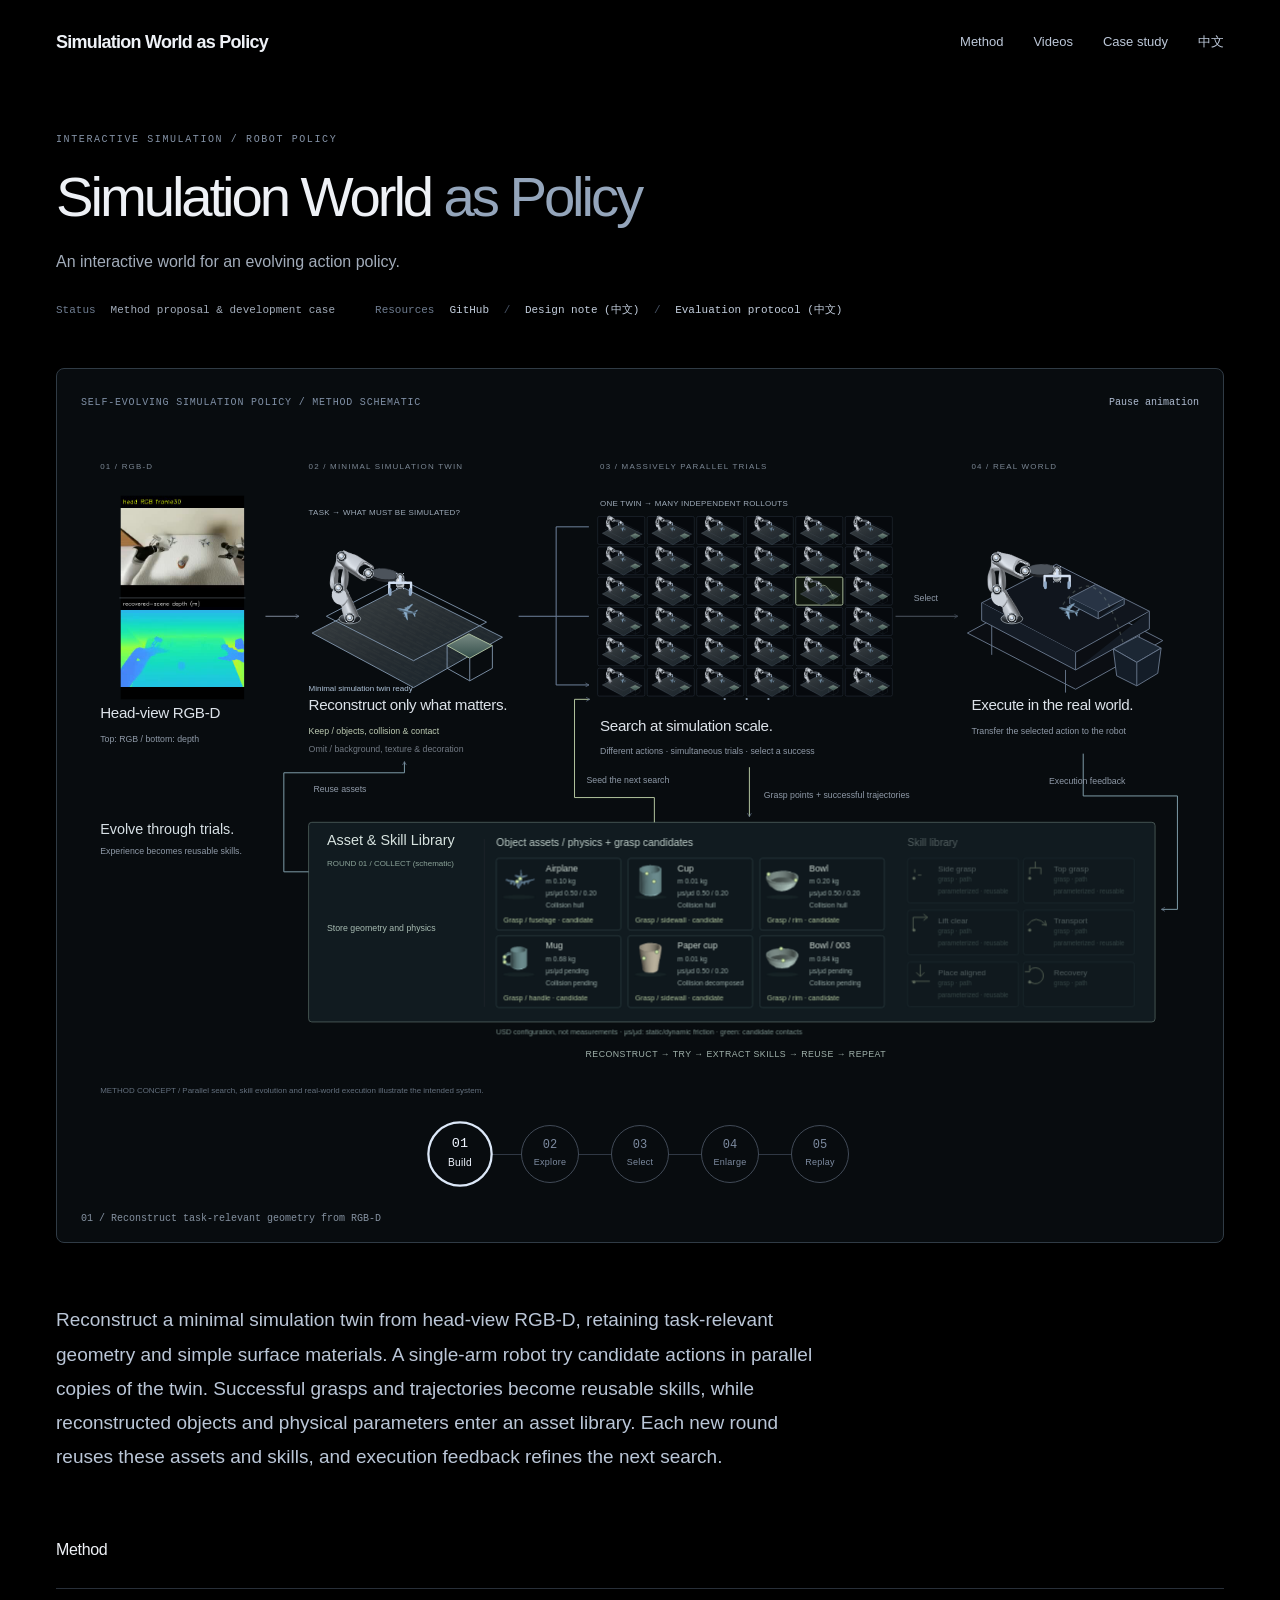
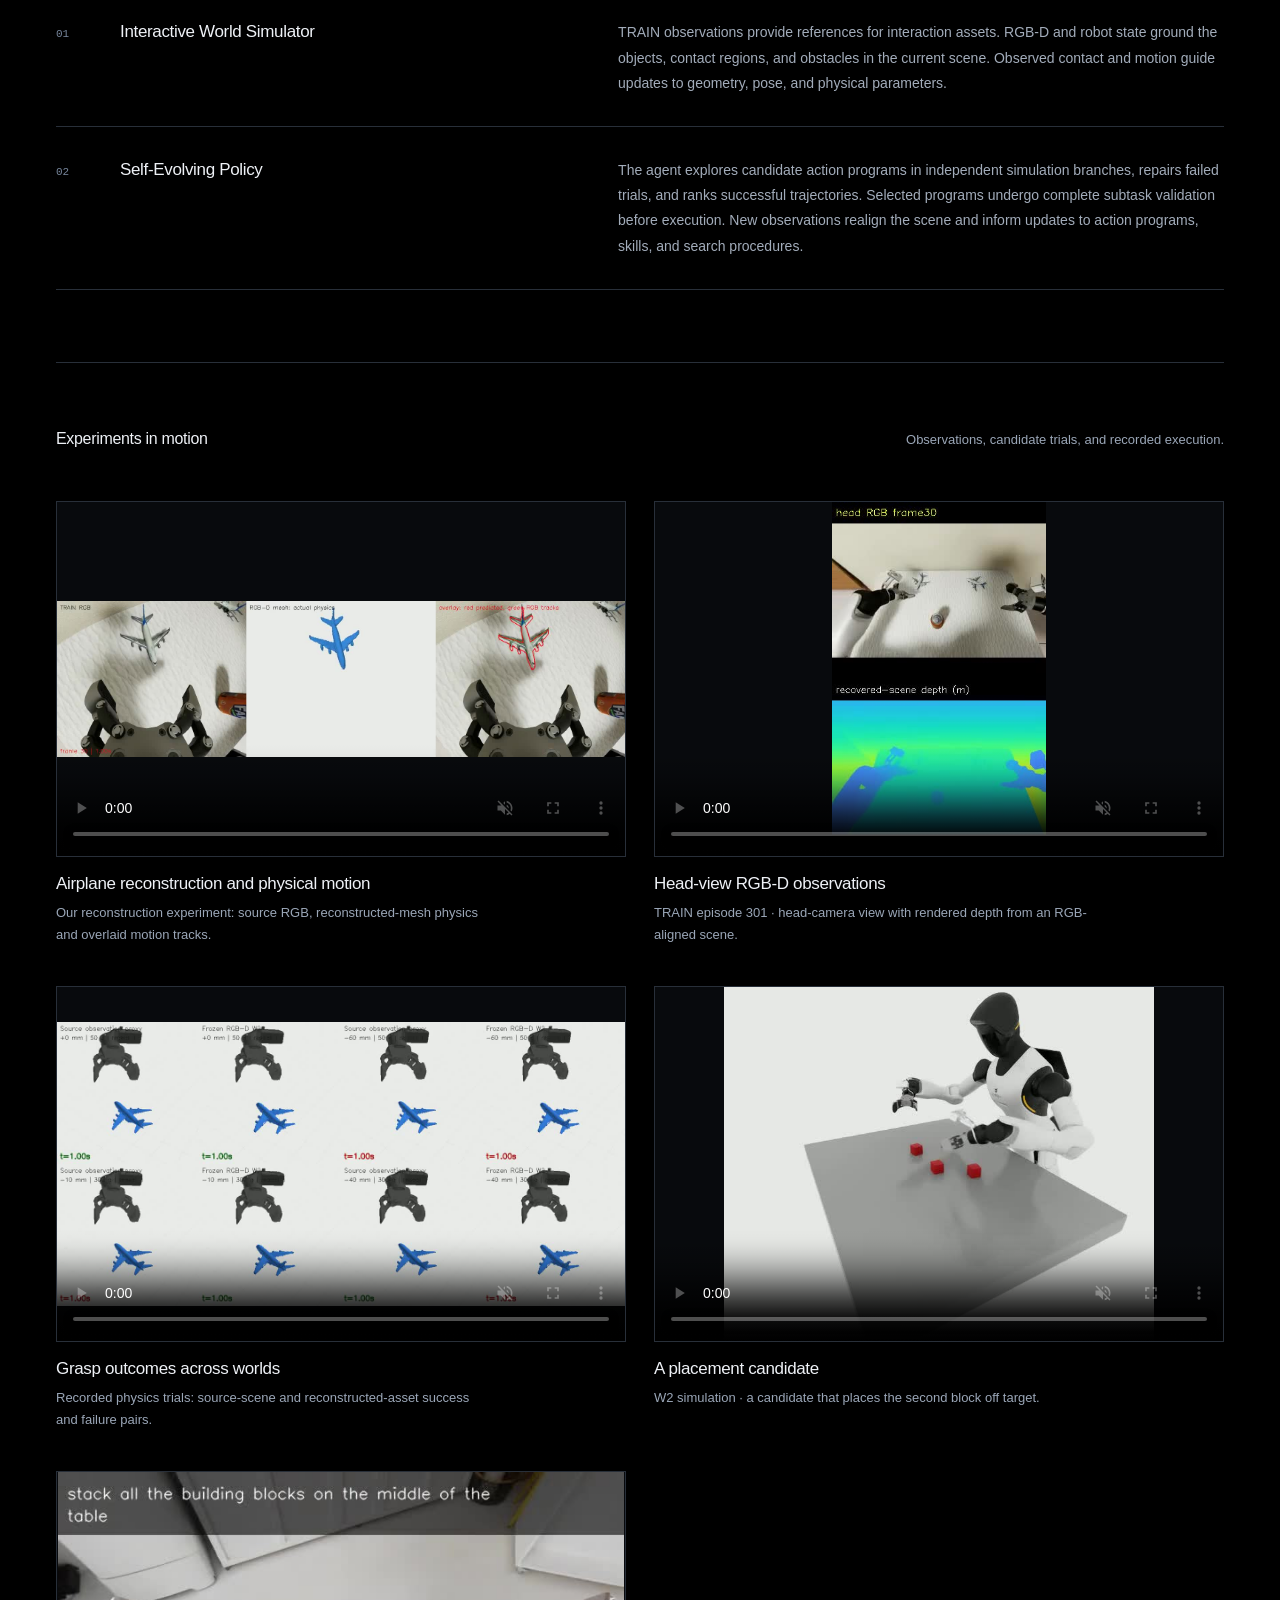
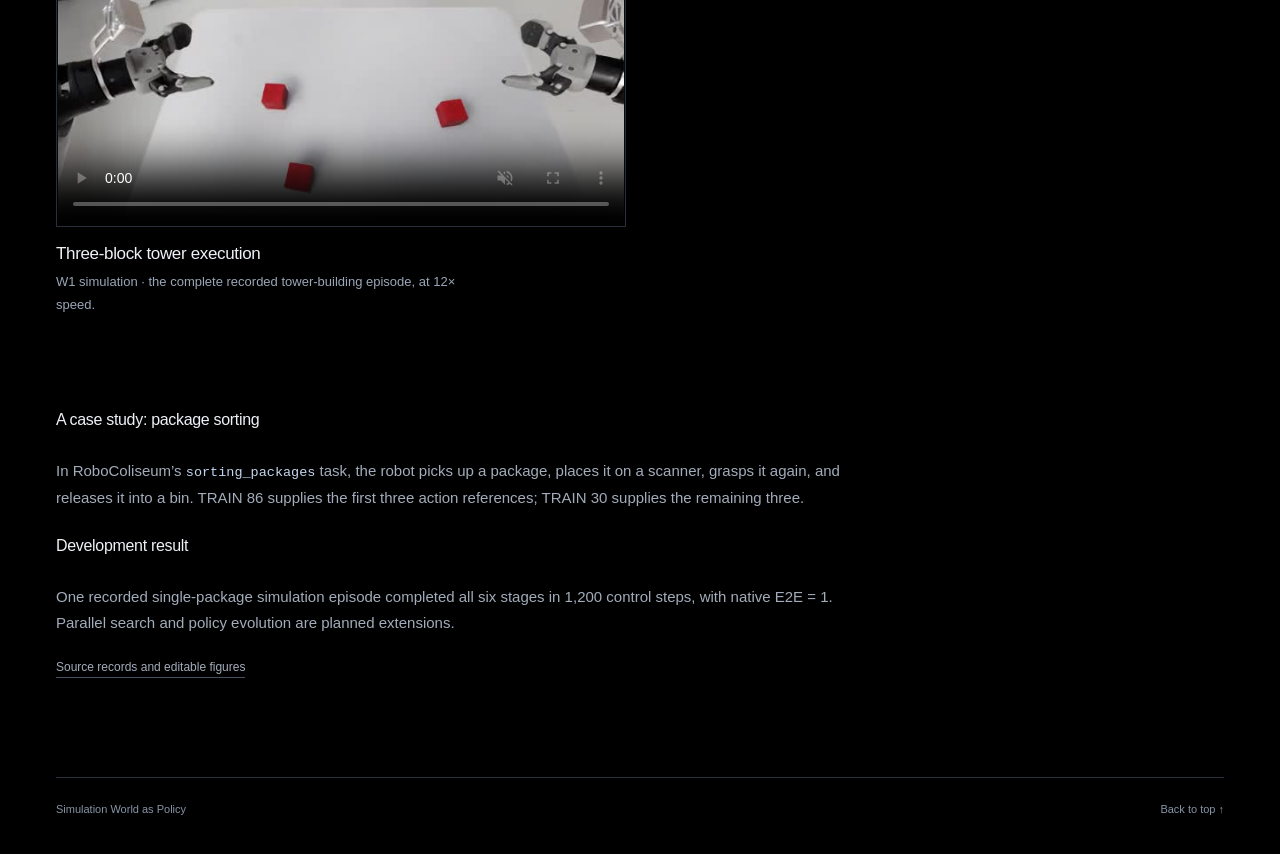
==== commit c9b61b39: "Animate asset library turntable previews and grasp points" ====
--- a/web/index.html
+++ b/web/index.html
@@ -4,7 +4,7 @@
 <meta charset="utf-8"><meta name="viewport" content="width=device-width,initial-scale=1">
 <meta name="theme-color" content="#000000">
 <meta name="description" content="An interactive world simulator and a self-evolving action policy for closed-loop robot manipulation.">
-<title>Simulation World as Policy</title><link rel="stylesheet" href="style.css?v=34">
+<title>Simulation World as Policy</title><link rel="stylesheet" href="style.css?v=36">
 </head>
 <body>
 <header class="site-header"><a class="wordmark" href="#top">Simulation World as Policy</a><nav aria-label="Main navigation"><a href="#method">Method</a><a href="#videos">Videos</a><a href="#case">Case study</a><a href="zh/index.html" lang="zh-CN">中文</a></nav></header>
@@ -117,4 +117,4 @@
 
 <section class="prose" id="evaluation"><h2>Development result</h2><p>One recorded single-package simulation episode completed all six stages in 1,200 control steps, with native E2E = 1. Parallel search and policy evolution are planned extensions.</p><p class="source-note"><a href="../assets/figures-v2/README.md">Source records and editable figures</a></p></section>
 <footer class="prose"><span>Simulation World as Policy</span><a href="#top">Back to top ↑</a></footer>
-</main><script src="app.js?v=34" defer></script></body></html>
+</main><script src="app.js?v=36" defer></script></body></html>
